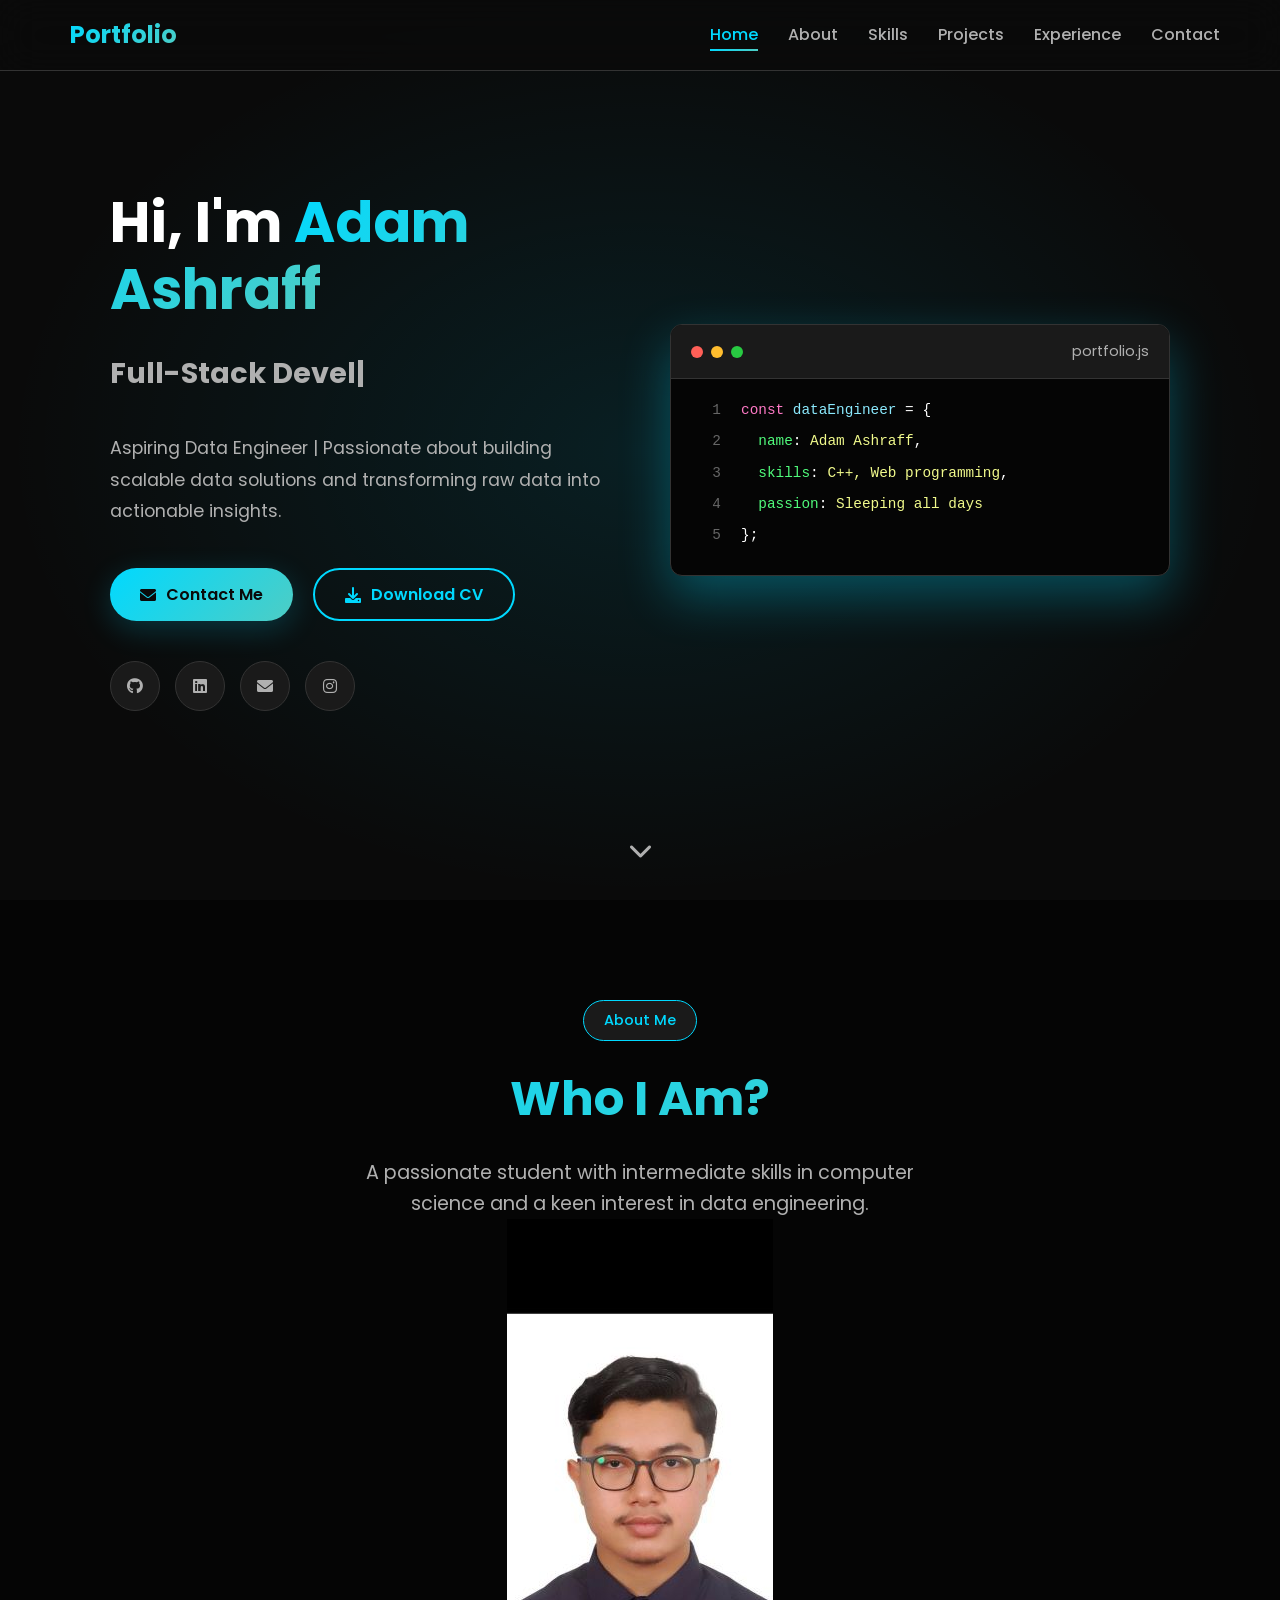
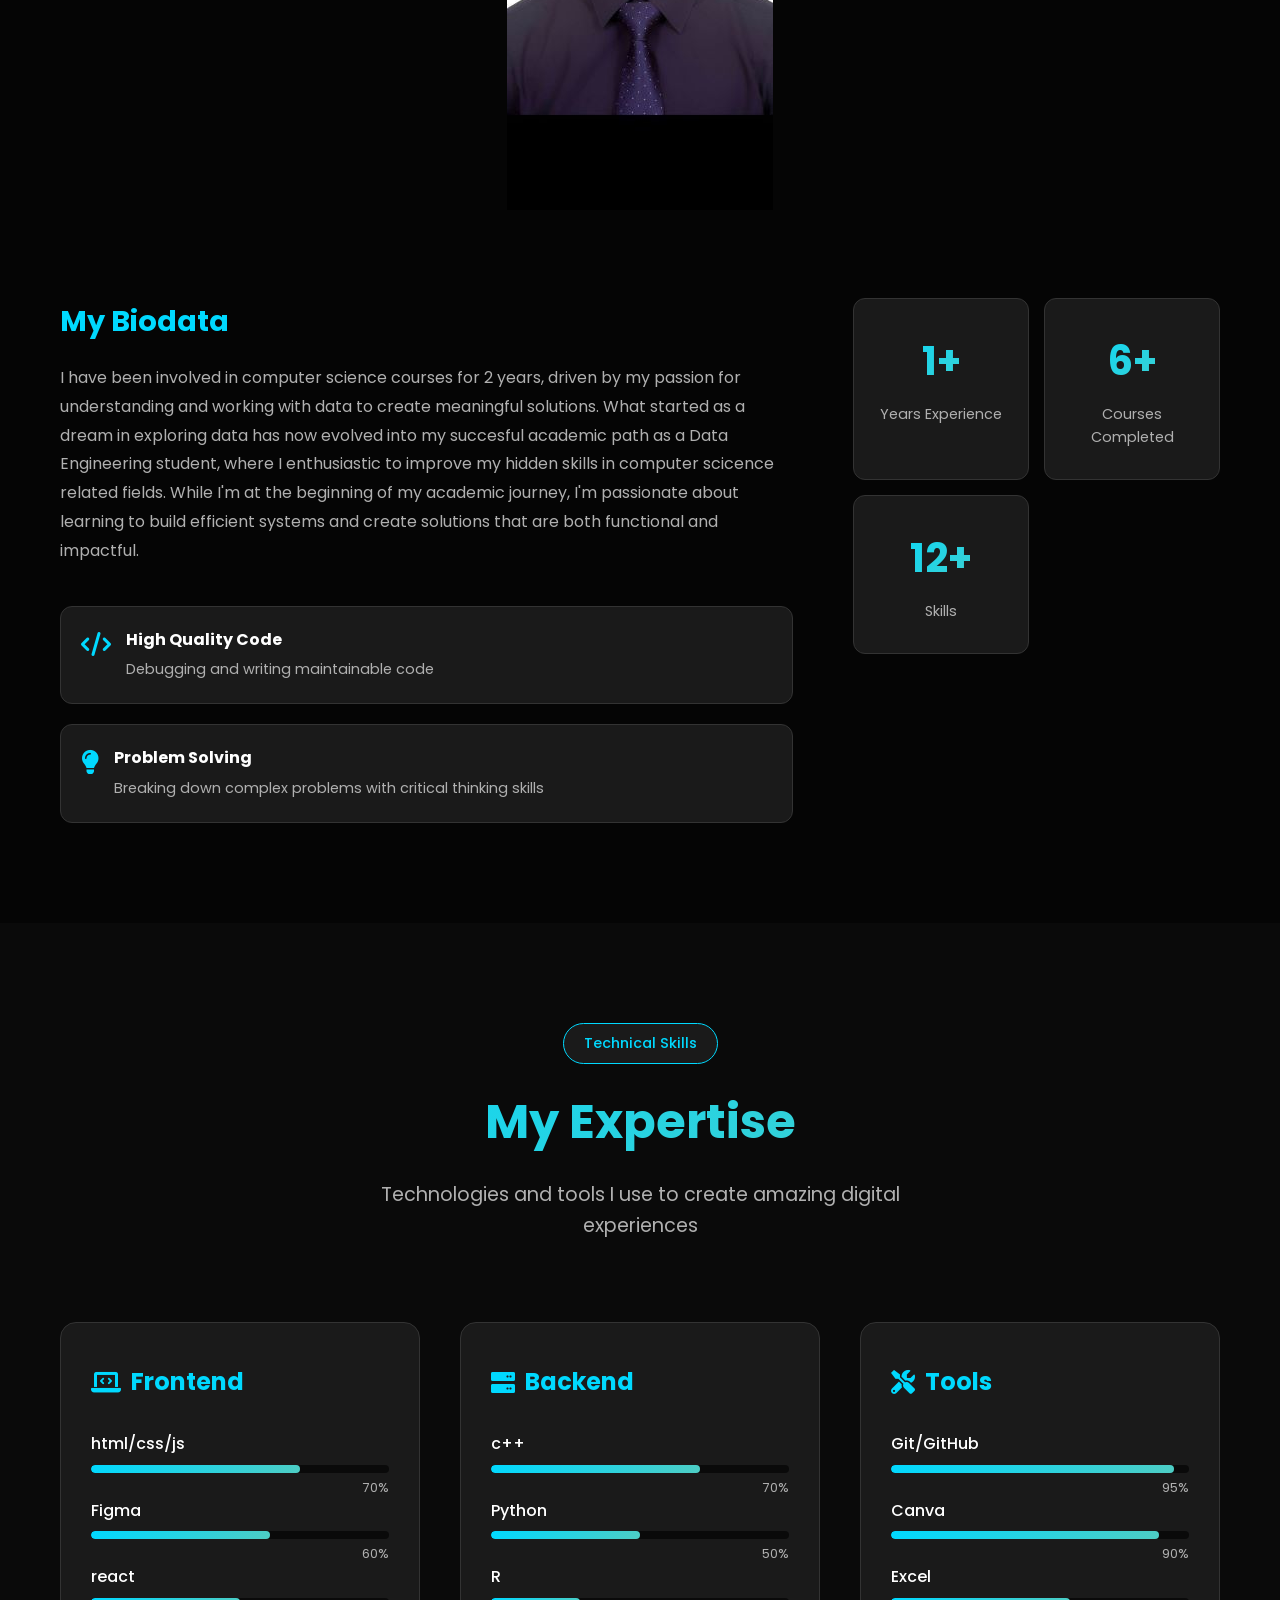
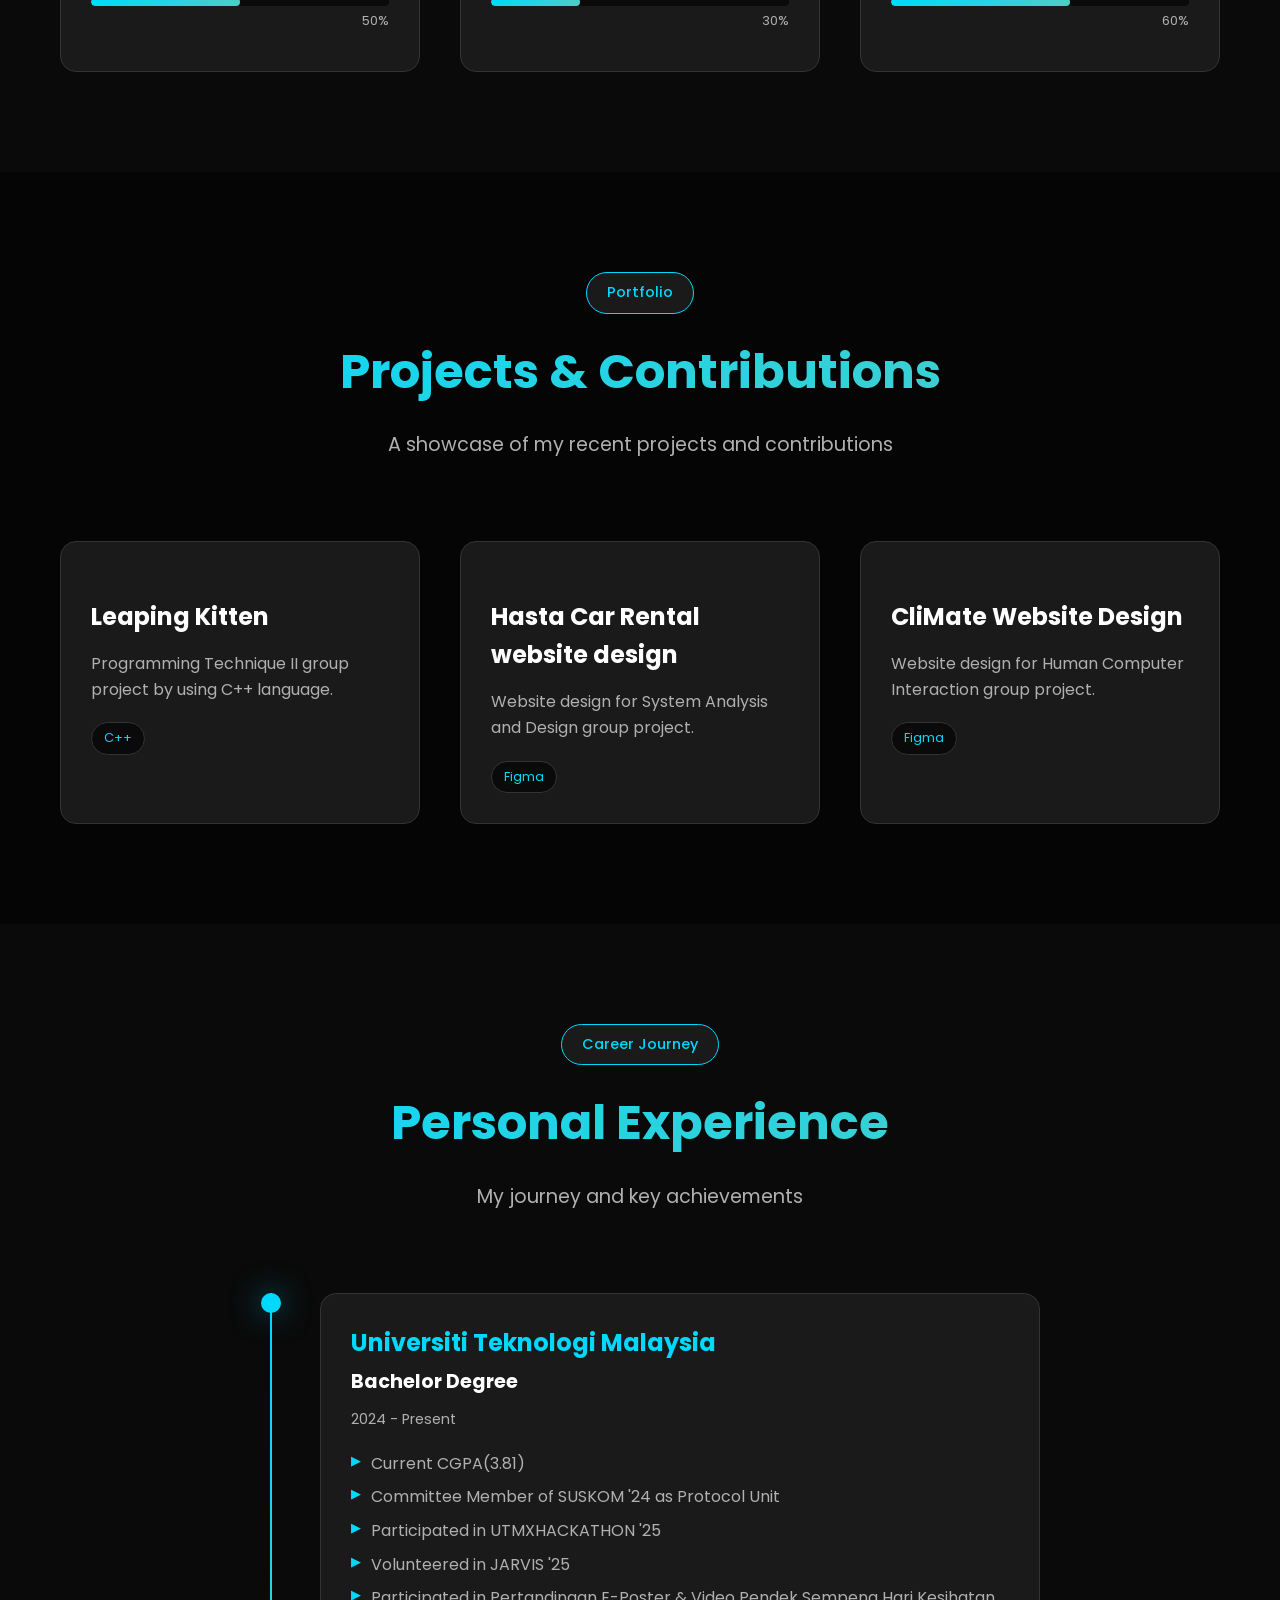
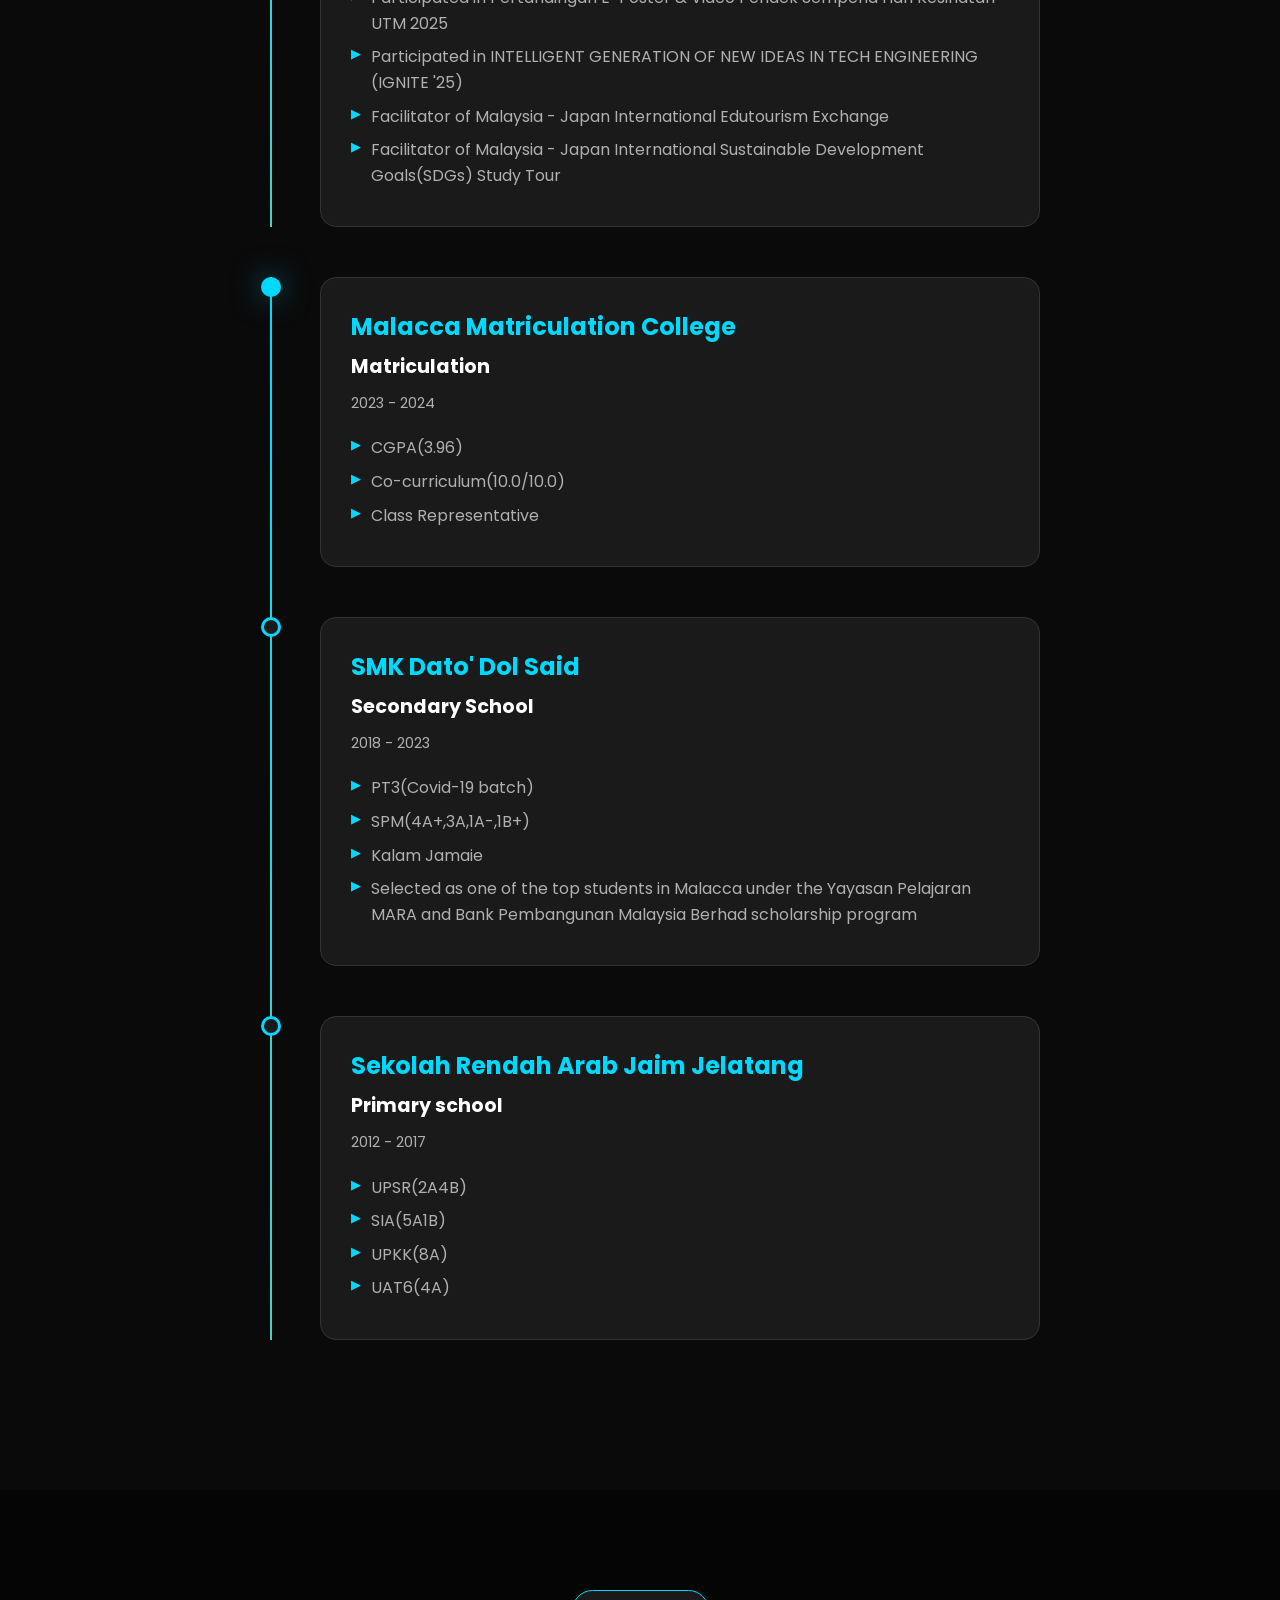
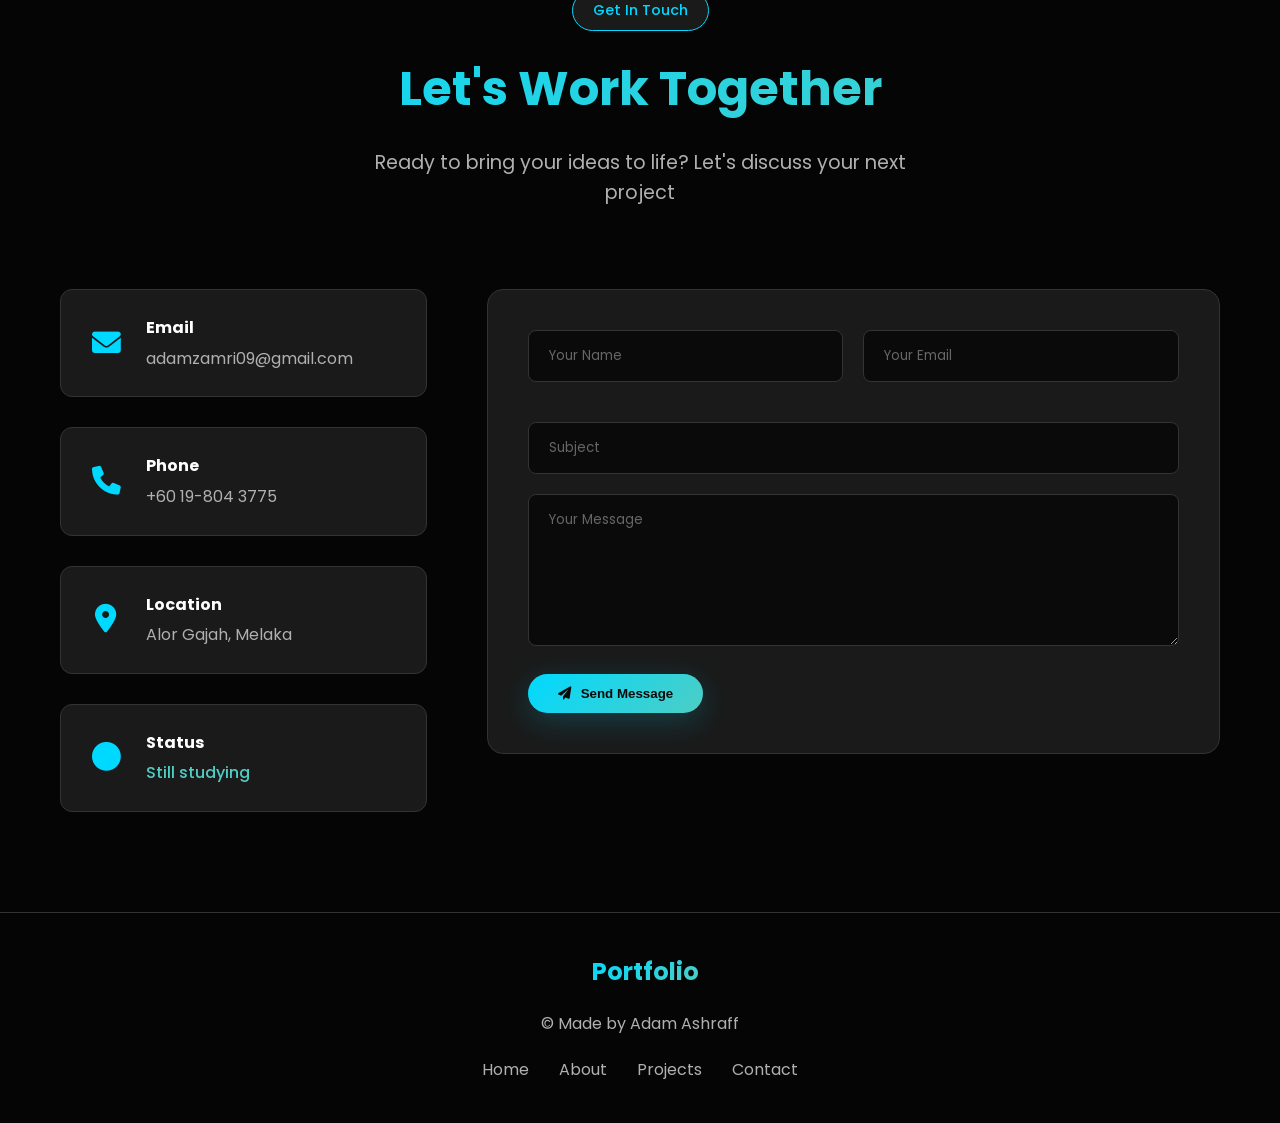
==== index.html @ ae616847 "Update index.html" ====
<!DOCTYPE html>
<html lang="en">
<head>
    <meta charset="UTF-8">
    <meta name="viewport" content="width=device-width, initial-scale=1.0">
    <title>Adam Ashraff - Data Engineering Student</title>
    <link rel="stylesheet" href="style.css">
    <link href="https://cdnjs.cloudflare.com/ajax/libs/font-awesome/6.0.0/css/all.min.css" rel="stylesheet">
    <link href="https://fonts.googleapis.com/css2?family=Poppins:wght@300;400;500;600;700&display=swap" rel="stylesheet">
</head>
<body>
    <!-- Navigation -->
    <nav class="navbar" id="navbar">
        <div class="nav-container">
            <div class="nav-logo">
                <span class="logo-icon"></span>
                <span class="logo-text">Portfolio</span>
            </div>
            <ul class="nav-menu" id="nav-menu">
                <li><a href="#home" class="nav-link">Home</a></li>
                <li><a href="#about" class="nav-link">About</a></li>
                <li><a href="#skills" class="nav-link">Skills</a></li>
                <li><a href="#projects" class="nav-link">Projects</a></li>
                <li><a href="#experience" class="nav-link">Experience</a></li>
                <li><a href="#contact" class="nav-link">Contact</a></li>
            </ul>
            <div class="hamburger" id="hamburger">
                <span></span>
                <span></span>
                <span></span>
            </div>
        </div>
    </nav>

    <!-- Hero Section -->
    <section id="home" class="hero">
        <div class="hero-container">
            <div class="hero-content">
                <h1 class="hero-title">
                    Hi, I'm <span class="text-gradient">Adam Ashraff</span>
                </h1>
                <h2 class="hero-subtitle">
                    <span id="typed-text"></span><span class="cursor">|</span>
                </h2>
                <p class="hero-description">
                    Aspiring Data Engineer | Passionate about building scalable data solutions
                    and transforming raw data into actionable insights.
                </p>
                <div class="hero-buttons">
                    <a href="#contact" class="btn btn-primary">
                        <i class="fas fa-envelope"></i> Contact Me
                    </a>
                    <a href="#" class="btn btn-secondary">
                        <i class="fas fa-download"></i> Download CV
                    </a>
                </div>
                <div class="social-links">
                    <a href="https://github.com/AdamAshraffZamri" class="social-link"><i class="fab fa-github"></i></a>
                    <a href="https://www.linkedin.com/in/adam-ashraff-0a2499340/" class="social-link"><i class="fab fa-linkedin"></i></a>
                    <a href="https://mail.google.com/adamzamri09@gmail.com" class="social-link"><i class="fas fa-envelope"></i></a>
                    <a href="https://www.instagram.com/adam._.ashraff/" class="social-link"><i class="fab fa-instagram"></i></a>
                </div>
            </div>
            <div class="hero-image">
                <div class="code-window">
                    <div class="code-header">
                        <div class="code-buttons">
                            <span class="btn-close"></span>
                            <span class="btn-minimize"></span>
                            <span class="btn-maximize"></span>
                        </div>
                        <span class="code-title">portfolio.js</span>
                    </div>
                    <div class="code-content">
                        <div class="code-line">
                            <span class="line-number">1</span>
                            <span class="code-text">
                                <span class="keyword">const</span> 
                                <span class="variable">dataEngineer</span> = {
                            </span>
                        </div>
                        <div class="code-line">
                            <span class="line-number">2</span>
                            <span class="code-text">
                                &nbsp;&nbsp;<span class="property">name</span>: 
                                <span class="string">Adam Ashraff</span>,
                            </span>
                        </div>
                        <div class="code-line">
                            <span class="line-number">3</span>
                            <span class="code-text">
                                &nbsp;&nbsp;<span class="property">skills</span>: 
                                <span class="string">C++, Web programming</span>,
                            </span>
                        </div>
                        <div class="code-line">
                            <span class="line-number">4</span>
                            <span class="code-text">
                                &nbsp;&nbsp;<span class="property">passion</span>: 
                                <span class="string">Sleeping all days</span>
                            </span>
                        </div>
                        <div class="code-line">
                            <span class="line-number">5</span>
                            <span class="code-text">};</span>
                        </div>
                    </div>
                </div>
            </div>
        </div>
        <div class="scroll-indicator">
            <i class="fas fa-chevron-down"></i>
        </div>
    </section>

    <!-- About Section -->
    <section id="about" class="about">
        <div class="container">
            <div class="section-header">
                <span class="section-badge">About Me</span>
                <h2 class="section-title">Who I Am?</h2>
                <p class="section-description">
                    A passionate student with intermediate skills in computer science and a keen interest in data engineering.
                </p>
                <img src="ADAM1.jpg" alt="Adam Ashraff">
            </div>
            <div class="about-content">
                <div class="about-text">
                    <h3>My Biodata</h3>
                    <p>
                        I have been involved in computer science courses for 2 years, driven by my passion
                        for understanding and working with data to create meaningful solutions. What started 
                        as a dream in exploring data has now evolved into my succesful academic path as a Data Engineering
                        student, where I enthusiastic to improve my hidden skills in computer scicence related fields.
                        While I'm at the beginning of my academic journey, I'm passionate about learning
                        to build efficient systems and create solutions that are both functional and impactful.
                    </p>
                    <div class="highlights">
                        <div class="highlight-item">
                            <i class="fas fa-code"></i>
                            <div>
                                <h4>High Quality Code</h4>
                                <p>Debugging and writing maintainable code</p>
                            </div>
                        </div>
                        <div class="highlight-item">
                            <i class="fas fa-lightbulb"></i>
                            <div>
                                <h4>Problem Solving</h4>
                                <p>Breaking down complex problems with critical thinking skills</p>
                            </div>
                        </div>
                    </div>
                </div>
                <div class="about-stats">
                    <div class="stat-card">
                        <h3>2+</h3>
                        <p>Years Experience</p>
                    </div>
                    <div class="stat-card">
                        <h3>10+</h3>
                        <p>Courses Completed</p>
                    </div>
                    <div class="stat-card">
                        <h3>20+</h3>
                        <p>Skills</p>
                    </div>
                </div>
            </div>
        </div>
    </section>

    <!-- Skills Section -->
    <section id="skills" class="skills">
        <div class="container">
            <div class="section-header">
                <span class="section-badge">Technical Skills</span>
                <h2 class="section-title">My Expertise</h2>
                <p class="section-description">
                    Technologies and tools I use to create amazing digital experiences
                </p>
            </div>
            <div class="skills-grid">
                <div class="skill-category">
                    <h3><i class="fas fa-laptop-code"></i> Frontend</h3>
                    <div class="skill-list">
                        <div class="skill-item">
                            <span>html/css/js</span>
                            <div class="skill-bar">
                                <div class="skill-progress" style="width: 70%"></div>
                            </div>
                            <span class="skill-percent">70%</span>
                        </div>
                        <div class="skill-item">
                            <span>Figma</span>
                            <div class="skill-bar">
                                <div class="skill-progress" style="width: 60%"></div>
                            </div>
                            <span class="skill-percent">60%</span>
                        </div>
                        <div class="skill-item">
                            <span>react</span>
                            <div class="skill-bar">
                                <div class="skill-progress" style="width: 50%"></div>
                            </div>
                            <span class="skill-percent">50%</span>
                        </div>
                    </div>
                </div>
                <div class="skill-category">
                    <h3><i class="fas fa-server"></i> Backend</h3>
                    <div class="skill-list">
                        <div class="skill-item">
                            <span>c++</span>
                            <div class="skill-bar">
                                <div class="skill-progress" style="width: 70%"></div>
                            </div>
                            <span class="skill-percent">70%</span>
                        </div>
                        <div class="skill-item">
                            <span>Python</span>
                            <div class="skill-bar">
                                <div class="skill-progress" style="width: 50%"></div>
                            </div>
                            <span class="skill-percent">50%</span>
                        </div>
                        <div class="skill-item">
                            <span>R</span>
                            <div class="skill-bar">
                                <div class="skill-progress" style="width: 30%"></div>
                            </div>
                            <span class="skill-percent">30%</span>
                        </div>
                    </div>
                </div>
                <div class="skill-category">
                    <h3><i class="fas fa-tools"></i> Tools</h3>
                    <div class="skill-list">
                        <div class="skill-item">
                            <span>Git/GitHub</span>
                            <div class="skill-bar">
                                <div class="skill-progress" style="width: 95%"></div>
                            </div>
                            <span class="skill-percent">95%</span>
                        </div>
                        <div class="skill-item">
                            <span>Canva</span>
                            <div class="skill-bar">
                                <div class="skill-progress" style="width: 90%"></div>
                            </div>
                            <span class="skill-percent">90%</span>
                        </div>
                        <div class="skill-item">
                            <span>Excel</span>
                            <div class="skill-bar">
                                <div class="skill-progress" style="width: 60%"></div>
                            </div>
                            <span class="skill-percent">60%</span>
                        </div>
                    </div>
                </div>
            </div>
        </div>
    </section>

    <!-- Projects Section -->
    <section id="projects" class="projects">
        <div class="container">
            <div class="section-header">
                <span class="section-badge">Portfolio</span>
                <h2 class="section-title">Projects & Contributions</h2>
                <p class="section-description">
                    A showcase of my recent projects and contributions
                </p>
            </div>
            <div class="projects-grid">
                <div class="project-card">
                    <div class="project-image">
                        <img src="https://www.warrenphotographic.co.uk/photography/bigs/25291-Ginger-kitten-leaping-with-arms-outstretched-white-background.jpg" 
                              alt="Leaping Ginger Kitten" />

                        <div class="project-overlay">
                            <a href="#" class="project-link"><i class="fas fa-external-link-alt"></i></a>
                            <a href="#" class="project-link"><i class="fab fa-github"></i></a>
                        </div>
                    </div>
                    <div class="project-content">
                        <h3>Leaping Kitten</h3>
                        <p>Programming Technique II group project by using C++ language. </p>
                        <div class="project-tech">
                            <span>C++</span>
                        </div>
                    </div>
                </div>
                <div class="project-card">
                    <div class="project-image">
                        <img src="https://blogger.googleusercontent.com/img/b/R29vZ2xl/AVvXsEhqmGx-S4Fqw8RdrUCkQcXzGlcich_aHnn27DRb6Bm2BTpwQkwt-VkRaKQTyxvmQUvHAuLHKhfWHs36IHc_DG061Q87obcdGENegibQORWtLxb6Ef7zsSP99amKMCMCVSmQCB60qKEAe3g/s400/hasta.jpeg" 
                              alt="Hasta Car Rental Logo or Image">

                        <div class="project-overlay">
                            <a href="#" class="project-link"><i class="fas fa-external-link-alt"></i></a>
                            <a href="#" class="project-link"><i class="fab fa-figma"></i></a>
                        </div>
                    </div>
                    <div class="project-content">
                        <h3>Hasta Car Rental website design</h3>
                        <p>Website design for System Analysis and Design group project. </p>
                        <div class="project-tech">
                            <span>Figma</span>
                        </div>
                    </div>
                </div>
                <div class="project-card">
                    <div class="project-image">
                        <img src="https://images.unsplash.com/photo-1560518883-ce09059eeffa?w=400&h=250&fit=crop" alt="Real Estate">
                        <div class="project-overlay">
                            <a href="#" class="project-link"><i class="fas fa-external-link-alt"></i></a>
                            <a href="#" class="project-link"><i class="fab fa-figma"></i></a>
                        </div>
                    </div>
                    <div class="project-content">
                        <h3>CliMate Website Design</h3>
                        <p>Website design for Human Computer Interaction group project.</p>
                        <div class="project-tech">
                            <span>Figma</span>
                        </div>
                    </div>
                </div>
            </div>
        </div>
    </section>

    <!-- Experience Section -->
    <section id="experience" class="experience">
        <div class="container">
            <div class="section-header">
                <span class="section-badge">Career Journey</span>
                <h2 class="section-title">Personal Experience</h2>
                <p class="section-description">
                    My journey and key achievements
                </p>
            </div>
            <div class="timeline">
                <div class="timeline-item">
                    <div class="timeline-dot active"></div>
                    <div class="timeline-content">
                        <h3>Universiti Teknologi Malaysia</h3>
                        <h4>Bachelor Degree</h4>
                        <span class="timeline-date">2024 - Present</span>
                        <ul>
                            <li>Current CGPA(3.81)</li>
                            <li>Committee Member of SUSKOM '24 as Protocol Unit</li>
                            <li>Participated in UTMXHACKATHON '25</li>
                            <li>Volunteered in JARVIS '25</li>
                            <li>Participated in Pertandingan E-Poster & Video Pendek Sempena Hari Kesihatan UTM 2025</li>
                            <li>Participated in INTELLIGENT GENERATION OF NEW IDEAS IN TECH ENGINEERING (IGNITE '25)</li>
                            <li>Facilitator of Malaysia - Japan International Edutourism Exchange</li>
                            <li>Facilitator of Malaysia - Japan International Sustainable Development Goals(SDGs) Study Tour</li>
                        </ul>
                    </div>
                </div>
            </div>
            <div class="timeline">
                <div class="timeline-item">
                    <div class="timeline-dot active"></div>
                    <div class="timeline-content">
                        <h3>Malacca Matriculation College</h3>
                        <h4>Matriculation</h4>
                        <span class="timeline-date">2023 - 2024</span>
                        <ul>
                            <li>CGPA(3.96)</li>
                            <li>Co-curriculum(10.0/10.0)</li>
                            <li>Class Representative</li>
                        </ul>
                    </div>
                </div>
                <div class="timeline-item">
                    <div class="timeline-dot"></div>
                    <div class="timeline-content">
                        <h3>SMK Dato' Dol Said</h3>
                        <h4>Secondary School</h4>
                        <span class="timeline-date">2018 - 2023</span>
                        <ul>
                            <li>PT3(Covid-19 batch)</li>
                            <li>SPM(4A+,3A,1A-,1B+)</li>
                            <li>Kalam Jamaie</li>
                            <li>Selected as one of the top students in Malacca under the Yayasan Pelajaran MARA and Bank Pembangunan Malaysia Berhad scholarship program</li>
                        </ul>
                    </div>
                </div>
                <div class="timeline-item">
                    <div class="timeline-dot"></div>
                    <div class="timeline-content">
                        <h3>Sekolah Rendah Arab Jaim Jelatang</h3>
                        <h4>Primary school</h4>
                        <span class="timeline-date">2012 - 2017</span>
                        <ul>
                            <li>UPSR(2A4B)</li>
                            <li>SIA(5A1B)</li>
                            <li>UPKK(8A)</li>
                            <li>UAT6(4A)</li>
                        </ul>
                    </div>
                </div>
            </div>
        </div>
    </section>

    <!-- Contact Section -->
    <section id="contact" class="contact">
        <div class="container">
            <div class="section-header">
                <span class="section-badge">Get In Touch</span>
                <h2 class="section-title">Let's Work Together</h2>
                <p class="section-description">
                    Ready to bring your ideas to life? Let's discuss your next project
                </p>
            </div>
            <div class="contact-content">
                <div class="contact-info">
                    <div class="contact-item">
                        <i class="fas fa-envelope"></i>
                        <div>
                            <h4>Email</h4>
                            <p>adamzamri09@gmail.com</p>
                        </div>
                    </div>
                    <div class="contact-item">
                        <i class="fas fa-phone"></i>
                        <div>
                            <h4>Phone</h4>
                            <p>+60 19-804 3775</p>
                        </div>
                    </div>
                    <div class="contact-item">
                        <i class="fas fa-map-marker-alt"></i>
                        <div>
                            <h4>Location</h4>
                            <p>Alor Gajah, Melaka</p>
                        </div>
                    </div>
                    <div class="contact-item">
                        <i class="fas fa-circle"></i>
                        <div>
                            <h4>Status</h4>
                            <p class="status-available">Still studying</p>
                        </div>
                    </div>
                </div>
                <form class="contact-form" id="contact-form">
                    <div class="form-row">
                        <div class="form-group">
                            <input type="text" name="name" placeholder="Your Name" required>
                        </div>
                        <div class="form-group">
                            <input type="email" name="email" placeholder="Your Email" required>
                        </div>
                    </div>
                    <div class="form-group">
                        <input type="text" name="subject" placeholder="Subject" required>
                    </div>
                    <div class="form-group">
                        <textarea name="message" placeholder="Your Message" rows="6" required></textarea>
                    </div>
                    <button type="submit" class="btn btn-primary">
                        <i class="fas fa-paper-plane"></i>
                        Send Message
                    </button>
                </form>
            </div>
        </div>
    </section>

    <!-- Footer -->
    <footer class="footer">
        <div class="container">
            <div class="footer-content">
                <div class="footer-brand">
                    <span class="logo-icon"></span>
                    <span class="logo-text">Portfolio</span>
                </div>
                <p>&copy; Made by Adam Ashraff</p>
                <div class="footer-links">
                    <a href="#home">Home</a>
                    <a href="#about">About</a>
                    <a href="#projects">Projects</a>
                    <a href="#contact">Contact</a>
                </div>
            </div>
        </div>
    </footer>

    <script src="script.js"></script>
</body>

</html>
---- style.css ----
/* Reset and Base Styles */
* {
    margin: 0;
    padding: 0;
    box-sizing: border-box;
}

:root {
    /* Colors */
    --primary-color: #00d9ff;
    --secondary-color: #ff6b6b;
    --accent-color: #4ecdc4;
    --bg-dark: #0a0a0a;
    --bg-darker: #050505;
    --bg-light: #1a1a1a;
    --text-primary: #ffffff;
    --text-secondary: #b0b0b0;
    --text-muted: #666666;
    --border-color: #333333;
    
    /* Gradients */
    --gradient-primary: linear-gradient(135deg, var(--primary-color), var(--accent-color));
    --gradient-secondary: linear-gradient(135deg, var(--secondary-color), var(--primary-color));
    --gradient-dark: linear-gradient(135deg, var(--bg-dark), var(--bg-light));
    
    /* Shadows */
    --shadow-sm: 0 2px 10px rgba(0, 217, 255, 0.1);
    --shadow-md: 0 8px 30px rgba(0, 217, 255, 0.2);
    --shadow-lg: 0 20px 50px rgba(0, 217, 255, 0.3);
    --shadow-glow: 0 0 30px rgba(0, 217, 255, 0.5);
    
    /* Transitions */
    --transition: all 0.3s cubic-bezier(0.4, 0, 0.2, 1);
    --transition-slow: all 0.5s cubic-bezier(0.4, 0, 0.2, 1);
}

html {
    scroll-behavior: smooth;
}

body {
    font-family: 'Poppins', sans-serif;
    background: var(--bg-dark);
    color: var(--text-primary);
    line-height: 1.6;
    overflow-x: hidden;
}

.container {
    max-width: 1200px;
    margin: 0 auto;
    padding: 0 20px;
}

/* Navigation */
.navbar {
    position: fixed;
    top: 0;
    width: 100%;
    background: rgba(10, 10, 10, 0.9);
    backdrop-filter: blur(20px);
    border-bottom: 1px solid var(--border-color);
    z-index: 1000;
    transition: var(--transition);
}

.navbar.scrolled {
    background: rgba(10, 10, 10, 0.95);
    box-shadow: var(--shadow-md);
}

.nav-container {
    max-width: 1200px;
    margin: 0 auto;
    padding: 0 20px;
    display: flex;
    align-items: center;
    justify-content: space-between;
    height: 70px;
}

.nav-logo {
    display: flex;
    align-items: center;
    gap: 10px;
    font-size: 1.5rem;
    font-weight: 700;
}

.logo-icon {
    font-size: 1.8rem;
}

.logo-text {
    background: var(--gradient-primary);
    -webkit-background-clip: text;
    -webkit-text-fill-color: transparent;
    background-clip: text;
}

.nav-menu {
    display: flex;
    list-style: none;
    gap: 30px;
}

.nav-link {
    color: var(--text-secondary);
    text-decoration: none;
    font-weight: 500;
    transition: var(--transition);
    position: relative;
}

.nav-link:hover,
.nav-link.active {
    color: var(--primary-color);
}

.nav-link::after {
    content: '';
    position: absolute;
    bottom: -5px;
    left: 0;
    width: 0;
    height: 2px;
    background: var(--gradient-primary);
    transition: var(--transition);
}

.nav-link:hover::after,
.nav-link.active::after {
    width: 100%;
}

.hamburger {
    display: none;
    flex-direction: column;
    cursor: pointer;
    gap: 4px;
}

.hamburger span {
    width: 25px;
    height: 3px;
    background: var(--text-primary);
    transition: var(--transition);
}

/* Hero Section */
.hero {
    min-height: 100vh;
    display: flex;
    align-items: center;
    justify-content: center;
    position: relative;
    background: radial-gradient(ellipse at center, rgba(0, 217, 255, 0.1) 0%, transparent 70%);
}

.hero-container {
    display: grid;
    grid-template-columns: 1fr 1fr;
    gap: 60px;
    align-items: center;
    max-width: 1200px;
    margin: 0 auto;
    padding: 0 20px;
}

.hero-content {
    max-width: 500px;
}

.hero-title {
    font-size: 3.5rem;
    font-weight: 700;
    margin-bottom: 20px;
    line-height: 1.2;
}

.text-gradient {
    background: var(--gradient-primary);
    -webkit-background-clip: text;
    -webkit-text-fill-color: transparent;
    background-clip: text;
    animation: glow 2s ease-in-out infinite alternate;
}

@keyframes glow {
    from { filter: drop-shadow(0 0 10px rgba(0, 217, 255, 0.5)); }
    to { filter: drop-shadow(0 0 20px rgba(0, 217, 255, 0.8)); }
}

.hero-subtitle {
    font-size: 1.8rem;
    color: var(--text-secondary);
    margin-bottom: 30px;
    min-height: 60px;
    display: flex;
    align-items: center;
}

.cursor {
    animation: blink 1s infinite;
}

@keyframes blink {
    0%, 50% { opacity: 1; }
    51%, 100% { opacity: 0; }
}

.hero-description {
    font-size: 1.1rem;
    color: var(--text-secondary);
    margin-bottom: 40px;
    line-height: 1.8;
}

.hero-buttons {
    display: flex;
    gap: 20px;
    margin-bottom: 40px;
}

.btn {
    display: inline-flex;
    align-items: center;
    gap: 10px;
    padding: 12px 30px;
    border: none;
    border-radius: 50px;
    font-weight: 600;
    text-decoration: none;
    transition: var(--transition);
    cursor: pointer;
    position: relative;
    overflow: hidden;
}

.btn-primary {
    background: var(--gradient-primary);
    color: var(--bg-dark);
    box-shadow: var(--shadow-md);
}

.btn-primary:hover {
    transform: translateY(-2px);
    box-shadow: var(--shadow-glow);
}

.btn-secondary {
    background: transparent;
    color: var(--primary-color);
    border: 2px solid var(--primary-color);
}

.btn-secondary:hover {
    background: var(--primary-color);
    color: var(--bg-dark);
    transform: translateY(-2px);
    box-shadow: var(--shadow-md);
}

.social-links {
    display: flex;
    gap: 15px;
}

.social-link {
    display: flex;
    align-items: center;
    justify-content: center;
    width: 50px;
    height: 50px;
    background: var(--bg-light);
    border: 1px solid var(--border-color);
    border-radius: 50%;
    color: var(--text-secondary);
    text-decoration: none;
    transition: var(--transition);
}

.social-link:hover {
    background: var(--primary-color);
    color: var(--bg-dark);
    transform: translateY(-3px);
    box-shadow: var(--shadow-md);
}

/* Code Window */
.code-window {
    background: var(--bg-darker);
    border-radius: 12px;
    border: 1px solid var(--border-color);
    overflow: hidden;
    box-shadow: var(--shadow-lg);
    animation: float 6s ease-in-out infinite;
}

@keyframes float {
    0%, 100% { transform: translateY(0px); }
    50% { transform: translateY(-20px); }
}

.code-header {
    background: var(--bg-light);
    padding: 15px 20px;
    display: flex;
    align-items: center;
    justify-content: space-between;
    border-bottom: 1px solid var(--border-color);
}

.code-buttons {
    display: flex;
    gap: 8px;
}

.code-buttons span {
    width: 12px;
    height: 12px;
    border-radius: 50%;
}

.btn-close { background: #ff5f57; }
.btn-minimize { background: #ffbd2e; }
.btn-maximize { background: #28ca42; }

.code-title {
    color: var(--text-secondary);
    font-size: 0.9rem;
}

.code-content {
    padding: 20px;
    font-family: 'Courier New', monospace;
    font-size: 0.9rem;
}

.code-line {
    display: flex;
    margin-bottom: 8px;
}

.line-number {
    color: var(--text-muted);
    width: 30px;
    text-align: right;
    margin-right: 20px;
}

.keyword { color: #ff79c6; }
.variable { color: #8be9fd; }
.property { color: #50fa7b; }
.string { color: #f1fa8c; }

.scroll-indicator {
    position: absolute;
    bottom: 30px;
    left: 50%;
    transform: translateX(-50%);
    color: var(--text-secondary);
    font-size: 1.5rem;
    animation: bounce 2s infinite;
    cursor: pointer;
}

@keyframes bounce {
    0%, 20%, 50%, 80%, 100% { transform: translateX(-50%) translateY(0); }
    40% { transform: translateX(-50%) translateY(-10px); }
    60% { transform: translateX(-50%) translateY(-5px); }
}

/* Section Styles */
section {
    padding: 100px 0;
    position: relative;
}

.section-header {
    text-align: center;
    margin-bottom: 80px;
}

.section-badge {
    display: inline-block;
    padding: 8px 20px;
    background: var(--bg-light);
    border: 1px solid var(--primary-color);
    border-radius: 50px;
    color: var(--primary-color);
    font-size: 0.9rem;
    font-weight: 500;
    margin-bottom: 20px;
}

.section-title {
    font-size: 3rem;
    font-weight: 700;
    margin-bottom: 20px;
    background: var(--gradient-primary);
    -webkit-background-clip: text;
    -webkit-text-fill-color: transparent;
    background-clip: text;
}

.section-description {
    font-size: 1.2rem;
    color: var(--text-secondary);
    max-width: 600px;
    margin: 0 auto;
}

/* About Section */
.about {
    background: var(--bg-darker);
}

.about-content {
    display: grid;
    grid-template-columns: 2fr 1fr;
    gap: 60px;
    align-items: start;
}

.about-text h3 {
    font-size: 1.8rem;
    margin-bottom: 20px;
    color: var(--primary-color);
}

.about-text p {
    color: var(--text-secondary);
    margin-bottom: 25px;
    line-height: 1.8;
}

.highlights {
    display: flex;
    flex-direction: column;
    gap: 20px;
    margin-top: 40px;
}

.highlight-item {
    display: flex;
    align-items: flex-start;
    gap: 15px;
    padding: 20px;
    background: var(--bg-light);
    border-radius: 12px;
    border: 1px solid var(--border-color);
    transition: var(--transition);
}

.highlight-item:hover {
    border-color: var(--primary-color);
    box-shadow: var(--shadow-md);
}

.highlight-item i {
    color: var(--primary-color);
    font-size: 1.5rem;
    margin-top: 5px;
}

.highlight-item h4 {
    margin-bottom: 5px;
    color: var(--text-primary);
}

.highlight-item p {
    color: var(--text-secondary);
    font-size: 0.9rem;
    margin: 0;
}

.about-stats {
    display: grid;
    grid-template-columns: 1fr 1fr;
    gap: 15px;
}

.stat-card {
    text-align: center;
    padding: 30px 20px;
    background: var(--bg-light);
    border-radius: 12px;
    border: 1px solid var(--border-color);
    transition: var(--transition);
}

.stat-card:hover {
    border-color: var(--primary-color);
    box-shadow: var(--shadow-md);
    transform: translateY(-5px);
}

.stat-card h3 {
    font-size: 2.5rem;
    font-weight: 700;
    background: var(--gradient-primary);
    -webkit-background-clip: text;
    -webkit-text-fill-color: transparent;
    background-clip: text;
    margin-bottom: 10px;
}

.stat-card p {
    color: var(--text-secondary);
    font-size: 0.9rem;
}

/* Skills Section */
.skills-grid {
    display: grid;
    grid-template-columns: repeat(auto-fit, minmax(350px, 1fr));
    gap: 40px;
}

.skill-category {
    background: var(--bg-light);
    padding: 40px 30px;
    border-radius: 16px;
    border: 1px solid var(--border-color);
    transition: var(--transition);
}

.skill-category:hover {
    border-color: var(--primary-color);
    box-shadow: var(--shadow-md);
    transform: translateY(-5px);
}

.skill-category h3 {
    font-size: 1.5rem;
    margin-bottom: 30px;
    color: var(--primary-color);
    display: flex;
    align-items: center;
    gap: 10px;
}

.skill-list {
    space: 25px;
}

.skill-item {
    margin-bottom: 25px;
}

.skill-item span:first-child {
    display: block;
    color: var(--text-primary);
    font-weight: 500;
    margin-bottom: 8px;
}

.skill-bar {
    height: 8px;
    background: var(--bg-dark);
    border-radius: 4px;
    overflow: hidden;
    margin-bottom: 5px;
}

.skill-progress {
    height: 100%;
    background: var(--gradient-primary);
    border-radius: 4px;
    transition: width 2s ease-in-out;
}

.skill-percent {
    font-size: 0.8rem;
    color: var(--text-secondary);
    float: right;
}

/* Projects Section */
.projects {
    background: var(--bg-darker);
}

.projects-grid {
    display: grid;
    grid-template-columns: repeat(auto-fit, minmax(350px, 1fr));
    gap: 40px;
}

.project-card {
    background: var(--bg-light);
    border-radius: 16px;
    border: 1px solid var(--border-color);
    overflow: hidden;
    transition: var(--transition);
    group: hover;
}

.project-card:hover {
    border-color: var(--primary-color);
    box-shadow: var(--shadow-lg);
    transform: translateY(-10px);
}

.project-image {
    position: relative;
    overflow: hidden;
}

.project-image img {
    width: 100%;
    height: 250px;
    object-fit: cover;
    transition: var(--transition);
}

.project-card:hover .project-image img {
    transform: scale(1.1);
}

.project-overlay {
    position: absolute;
    top: 0;
    left: 0;
    right: 0;
    bottom: 0;
    background: rgba(0, 0, 0, 0.8);
    display: flex;
    align-items: center;
    justify-content: center;
    gap: 20px;
    opacity: 0;
    transition: var(--transition);
}

.project-card:hover .project-overlay {
    opacity: 1;
}

.project-link {
    display: flex;
    align-items: center;
    justify-content: center;
    width: 50px;
    height: 50px;
    background: var(--primary-color);
    color: var(--bg-dark);
    border-radius: 50%;
    text-decoration: none;
    transition: var(--transition);
}

.project-link:hover {
    background: var(--accent-color);
    transform: scale(1.1);
}

.project-content {
    padding: 30px;
}

.project-content h3 {
    font-size: 1.5rem;
    margin-bottom: 15px;
    color: var(--text-primary);
}

.project-content p {
    color: var(--text-secondary);
    margin-bottom: 20px;
    line-height: 1.6;
}

.project-tech {
    display: flex;
    flex-wrap: wrap;
    gap: 10px;
}

.project-tech span {
    padding: 5px 12px;
    background: var(--bg-dark);
    border: 1px solid var(--border-color);
    border-radius: 20px;
    font-size: 0.8rem;
    color: var(--primary-color);
}

/* Experience Section */
.timeline {
    max-width: 800px;
    margin: 0 auto;
    position: relative;
}

.timeline::before {
    content: '';
    position: absolute;
    left: 30px;
    top: 0;
    bottom: 0;
    width: 2px;
    background: var(--gradient-primary);
}

.timeline-item {
    position: relative;
    margin-bottom: 50px;
    padding-left: 80px;
}

.timeline-dot {
    position: absolute;
    left: 21px;
    top: 0;
    width: 20px;
    height: 20px;
    background: var(--bg-light);
    border: 3px solid var(--primary-color);
    border-radius: 50%;
    transition: var(--transition);
}

.timeline-dot.active {
    background: var(--primary-color);
    box-shadow: var(--shadow-glow);
}

.timeline-content {
    background: var(--bg-light);
    padding: 30px;
    border-radius: 16px;
    border: 1px solid var(--border-color);
    transition: var(--transition);
}

.timeline-content:hover {
    border-color: var(--primary-color);
    box-shadow: var(--shadow-md);
}

.timeline-content h3 {
    font-size: 1.5rem;
    color: var(--primary-color);
    margin-bottom: 5px;
}

.timeline-content h4 {
    font-size: 1.2rem;
    color: var(--text-primary);
    margin-bottom: 10px;
}

.timeline-date {
    color: var(--text-secondary);
    font-size: 0.9rem;
    margin-bottom: 20px;
    display: block;
}

.timeline-content p {
    color: var(--text-secondary);
    margin-bottom: 20px;
    line-height: 1.6;
}

.timeline-content ul {
    list-style: none;
    padding: 0;
}

.timeline-content li {
    color: var(--text-secondary);
    margin-bottom: 8px;
    padding-left: 20px;
    position: relative;
}

.timeline-content li::before {
    content: '▶';
    position: absolute;
    left: 0;
    color: var(--primary-color);
    font-size: 0.8rem;
}

/* Contact Section */
.contact {
    background: var(--bg-darker);
}

.contact-content {
    display: grid;
    grid-template-columns: 1fr 2fr;
    gap: 60px;
    align-items: start;
}

.contact-info {
    display: flex;
    flex-direction: column;
    gap: 30px;
}

.contact-item {
    display: flex;
    align-items: center;
    gap: 20px;
    padding: 25px;
    background: var(--bg-light);
    border-radius: 12px;
    border: 1px solid var(--border-color);
    transition: var(--transition);
}

.contact-item:hover {
    border-color: var(--primary-color);
    box-shadow: var(--shadow-md);
}

.contact-item i {
    font-size: 1.8rem;
    color: var(--primary-color);
    width: 40px;
    text-align: center;
}

.contact-item h4 {
    color: var(--text-primary);
    margin-bottom: 5px;
}

.contact-item p {
    color: var(--text-secondary);
    margin: 0;
}

.status-available {
    color: var(--accent-color) !important;
    font-weight: 500;
}

.contact-form {
    background: var(--bg-light);
    padding: 40px;
    border-radius: 16px;
    border: 1px solid var(--border-color);
}

.form-row {
    display: grid;
    grid-template-columns: 1fr 1fr;
    gap: 20px;
    margin-bottom: 20px;
}

.form-group {
    margin-bottom: 20px;
}

.form-group input,
.form-group textarea {
    width: 100%;
    padding: 15px 20px;
    background: var(--bg-dark);
    border: 1px solid var(--border-color);
    border-radius: 8px;
    color: var(--text-primary);
    font-family: inherit;
    transition: var(--transition);
}

.form-group input:focus,
.form-group textarea:focus {
    outline: none;
    border-color: var(--primary-color);
    box-shadow: 0 0 0 3px rgba(0, 217, 255, 0.1);
}

.form-group input::placeholder,
.form-group textarea::placeholder {
    color: var(--text-muted);
}

.form-group textarea {
    resize: vertical;
    min-height: 120px;
}

/* Footer */
.footer {
    background: var(--bg-darker);
    border-top: 1px solid var(--border-color);
    padding: 40px 0;
    text-align: center;
}

.footer-content {
    display: flex;
    flex-direction: column;
    align-items: center;
    gap: 20px;
}

.footer-brand {
    display: flex;
    align-items: center;
    gap: 10px;
    font-size: 1.5rem;
    font-weight: 700;
}

.footer-brand .logo-text {
    background: var(--gradient-primary);
    -webkit-background-clip: text;
    -webkit-text-fill-color: transparent;
    background-clip: text;
}

.footer-content p {
    color: var(--text-secondary);
    margin: 0;
}

.footer-links {
    display: flex;
    gap: 30px;
}

.footer-links a {
    color: var(--text-secondary);
    text-decoration: none;
    transition: var(--transition);
}

.footer-links a:hover {
    color: var(--primary-color);
}

/* Responsive Design */
@media (max-width: 768px) {
    .nav-menu {
        position: fixed;
        top: 70px;
        right: -100%;
        width: 100%;
        height: calc(100vh - 70px);
        background: rgba(10, 10, 10, 0.95);
        backdrop-filter: blur(20px);
        flex-direction: column;
        justify-content: flex-start;
        align-items: center;
        padding-top: 50px;
        transition: var(--transition);
    }

    .nav-menu.active {
        right: 0;
    }

    .hamburger {
        display: flex;
    }

    .hamburger.active span:nth-child(1) {
        transform: rotate(45deg) translate(5px, 5px);
    }

    .hamburger.active span:nth-child(2) {
        opacity: 0;
    }

    .hamburger.active span:nth-child(3) {
        transform: rotate(-45deg) translate(7px, -6px);
    }

    .hero-container {
        grid-template-columns: 1fr;
        text-align: center;
        gap: 40px;
    }

    .hero-title {
        font-size: 2.5rem;
    }

    .hero-subtitle {
        font-size: 1.5rem;
    }

    .hero-buttons {
        flex-direction: column;
        align-items: center;
    }

    .section-title {
        font-size: 2.5rem;
    }

    .about-content {
        grid-template-columns: 1fr;
        gap: 40px;
    }

    .about-stats {
        grid-template-columns: 1fr 1fr;
    }

    .skills-grid {
        grid-template-columns: 1fr;
    }

    .projects-grid {
        grid-template-columns: 1fr;
    }

    .contact-content {
        grid-template-columns: 1fr;
        gap: 40px;
    }

    .form-row {
        grid-template-columns: 1fr;
    }

    .footer-links {
        flex-wrap: wrap;
        gap: 20px;
    }

    .timeline {
        margin-left: 20px;
    }

    .timeline::before {
        left: 15px;
    }

    .timeline-dot {
        left: 6px;
    }

    .timeline-item {
        padding-left: 50px;
    }
}

@media (max-width: 480px) {
    .container {
        padding: 0 15px;
    }

    .hero-title {
        font-size: 2rem;
    }

    .hero-subtitle {
        font-size: 1.2rem;
    }

    .section-title {
        font-size: 2rem;
    }

    .about-stats {
        grid-template-columns: 1fr;
    }

    .contact-form {
        padding: 30px 20px;
    }
}

/* Animation Classes */
.fade-in {
    opacity: 0;
    transform: translateY(30px);
    transition: var(--transition-slow);
}

.fade-in.show {
    opacity: 1;
    transform: translateY(0);
}

.slide-in-left {
    opacity: 0;
    transform: translateX(-50px);
    transition: var(--transition-slow);
}

.slide-in-left.show {
    opacity: 1;
    transform: translateX(0);
}

.slide-in-right {
    opacity: 0;
    transform: translateX(50px);
    transition: var(--transition-slow);
}

.slide-in-right.show {
    opacity: 1;
    transform: translateX(0);
}

/* Loading Animation */
.loading {
    position: relative;
    overflow: hidden;
}

.loading::after {
    content: '';
    position: absolute;
    top: 0;
    left: -100%;
    width: 100%;
    height: 100%;
    background: linear-gradient(90deg, transparent, rgba(0, 217, 255, 0.2), transparent);
    animation: loading 2s infinite;
}

@keyframes loading {
    0% { left: -100%; }
    100% { left: 100%; }
}
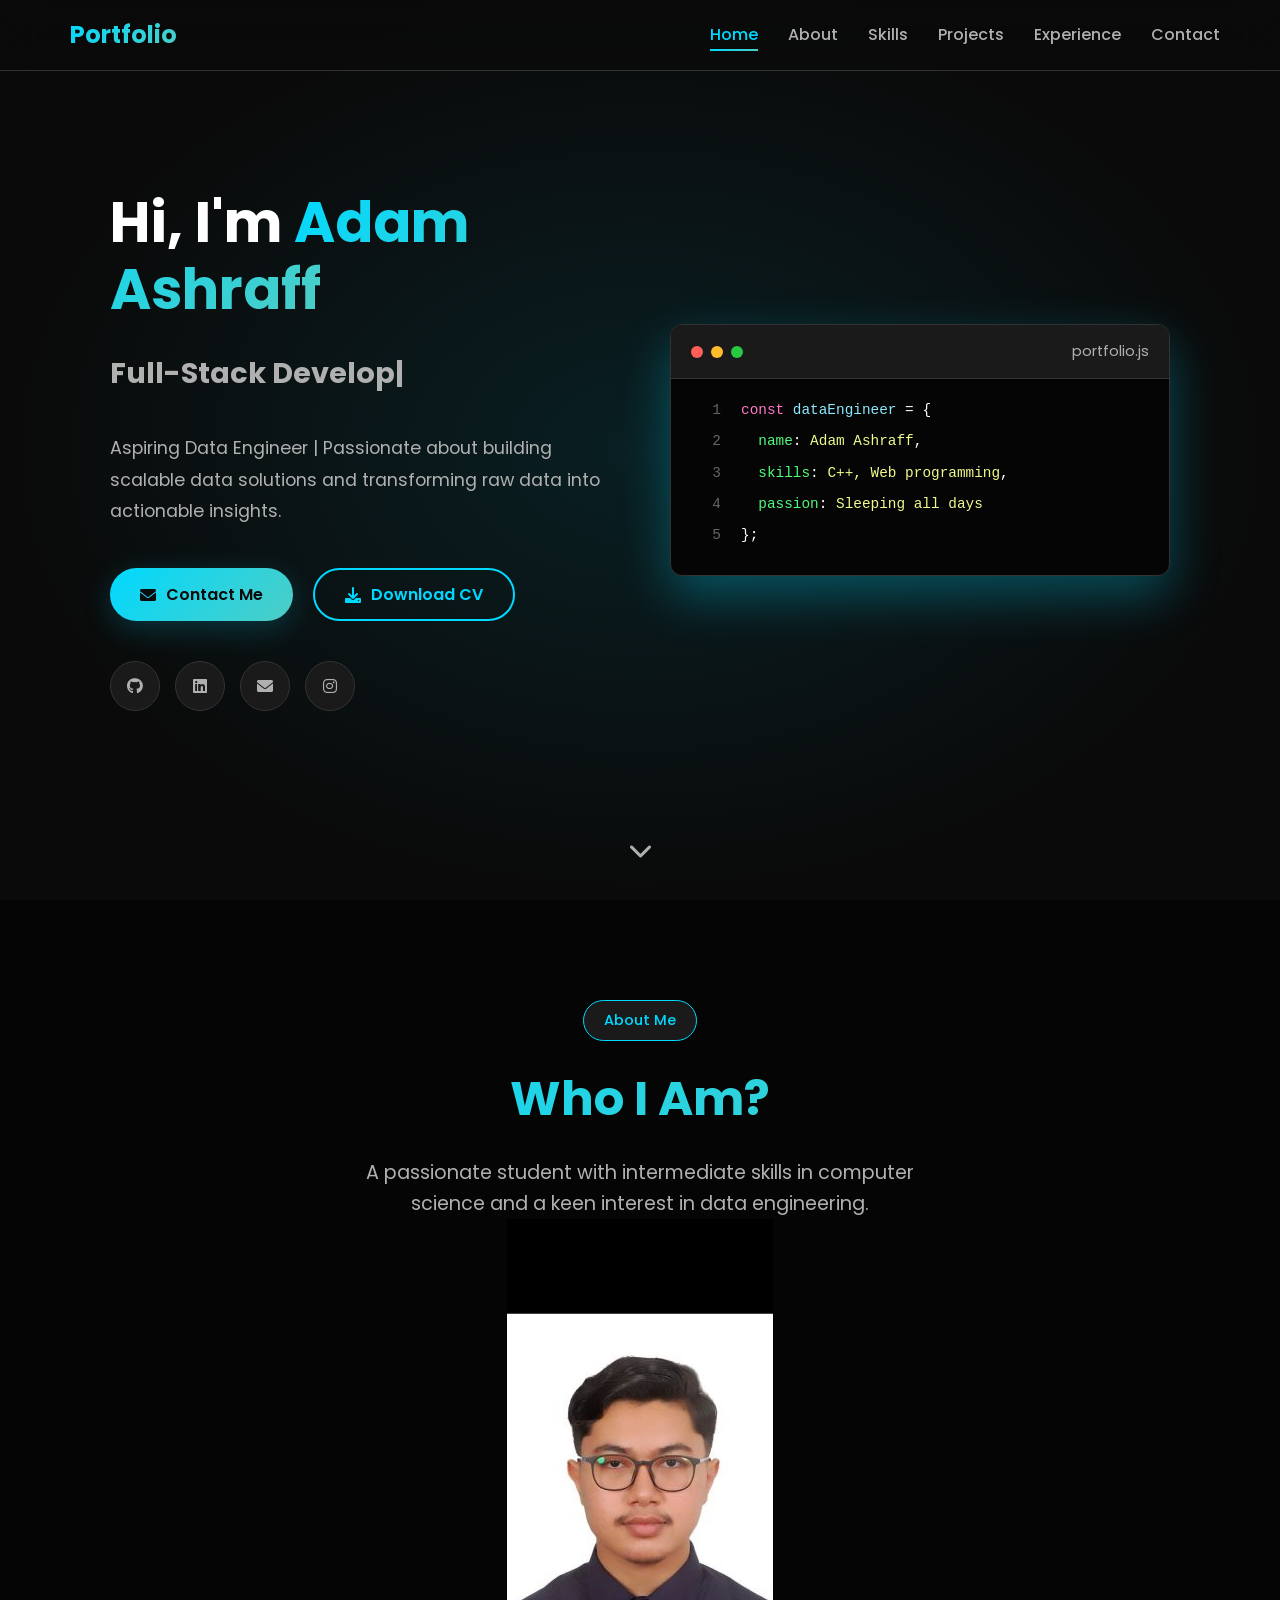
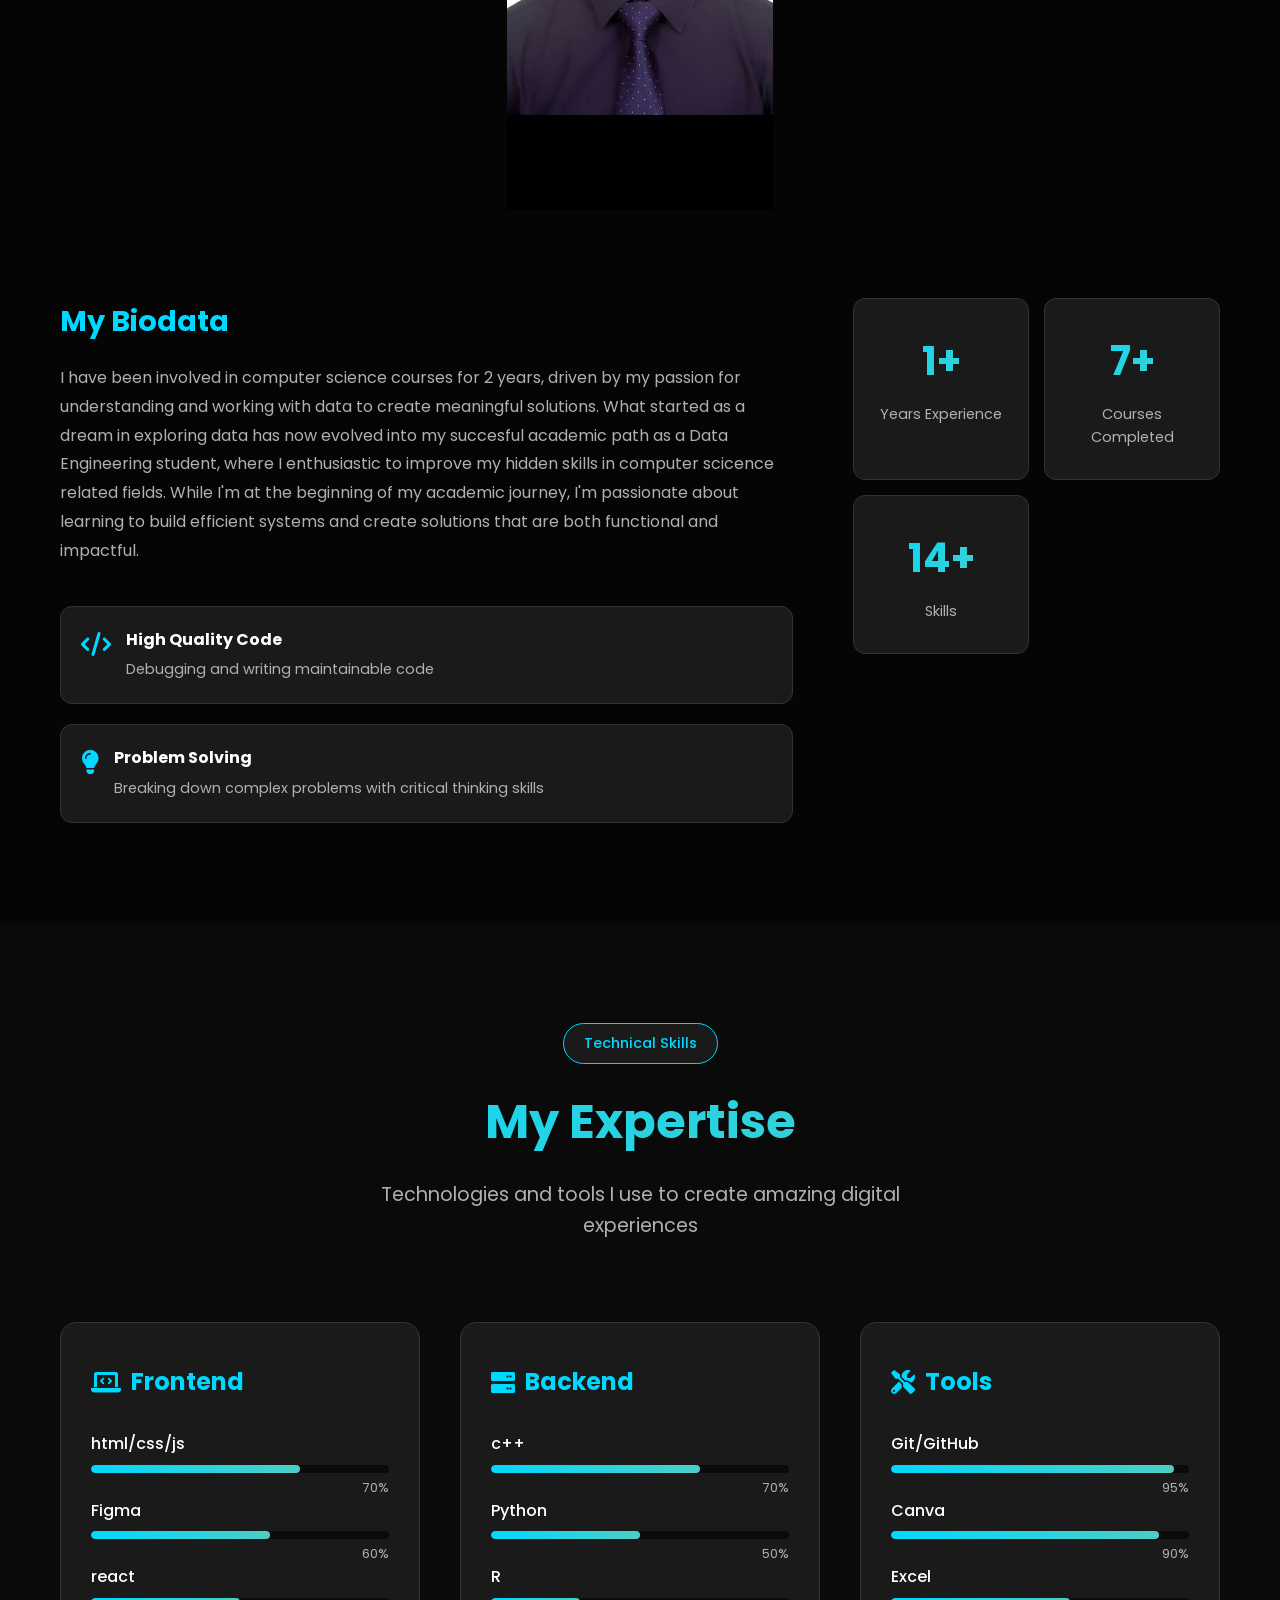
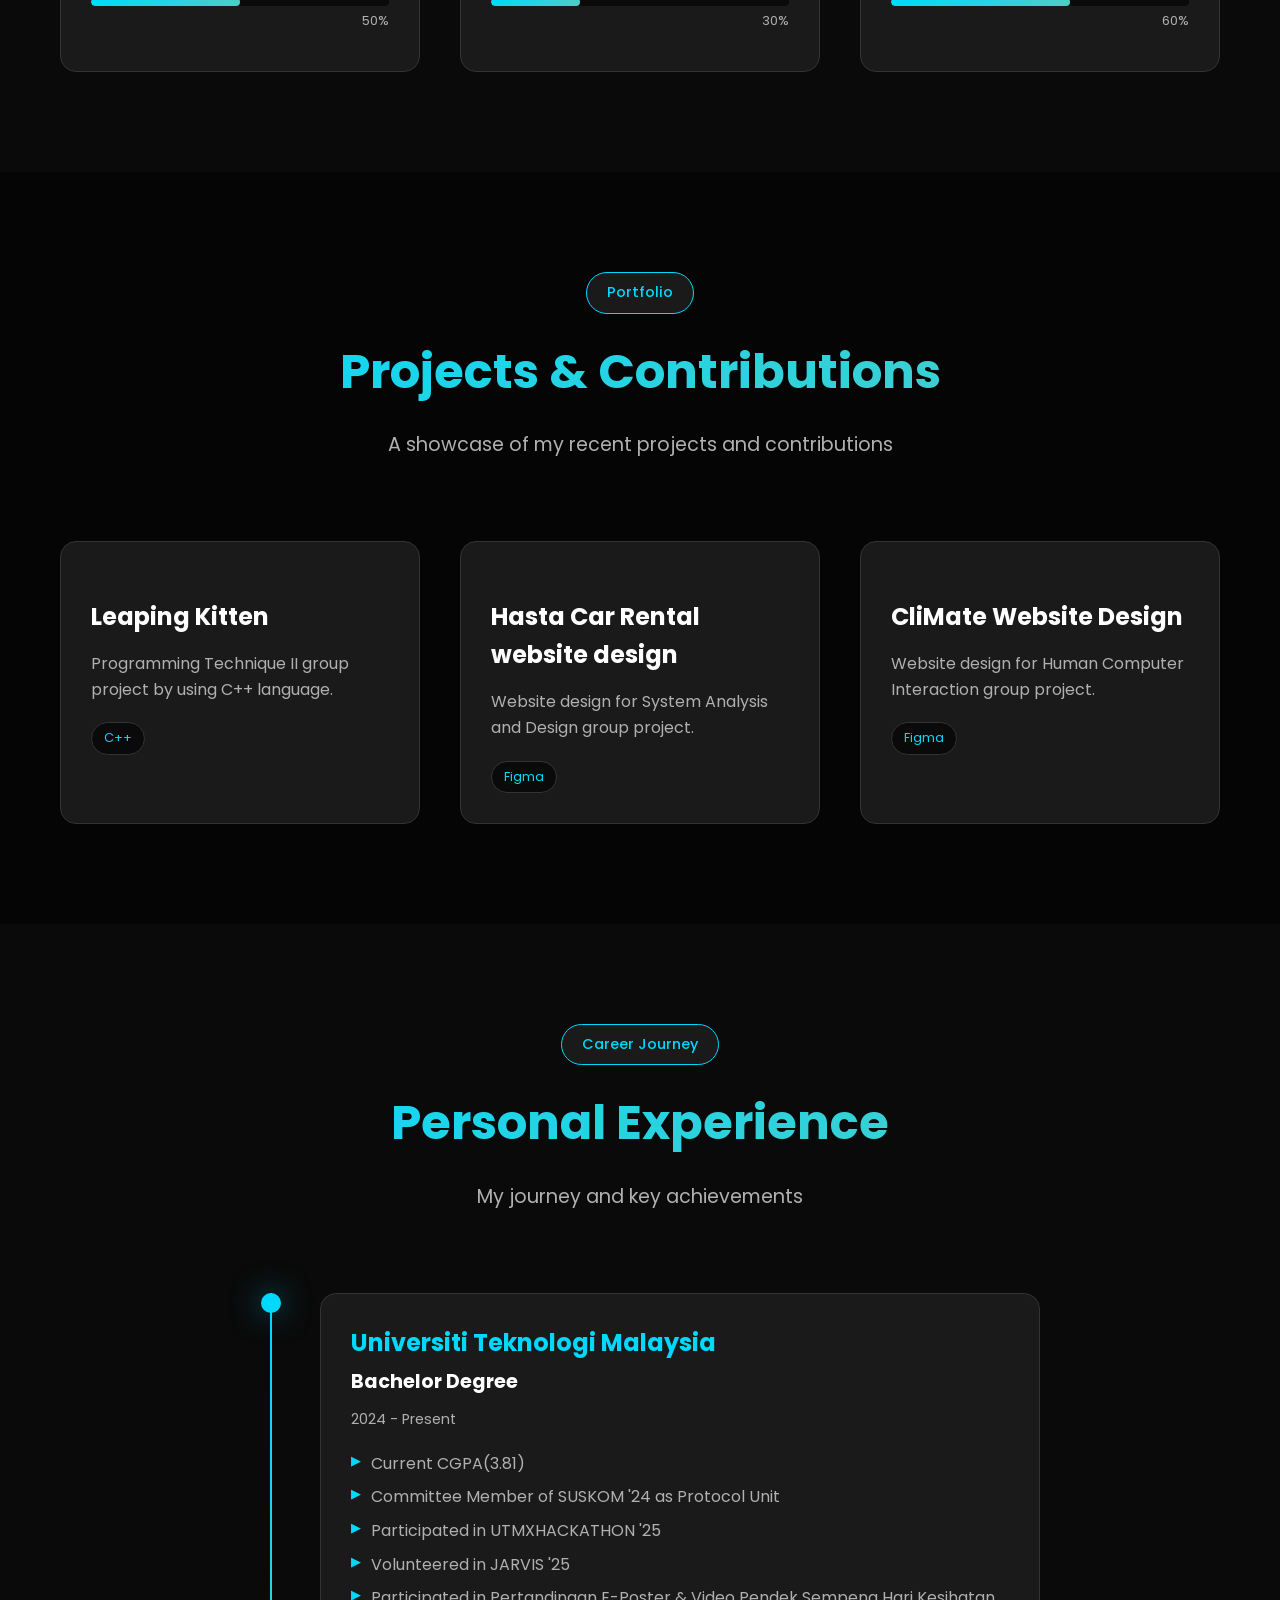
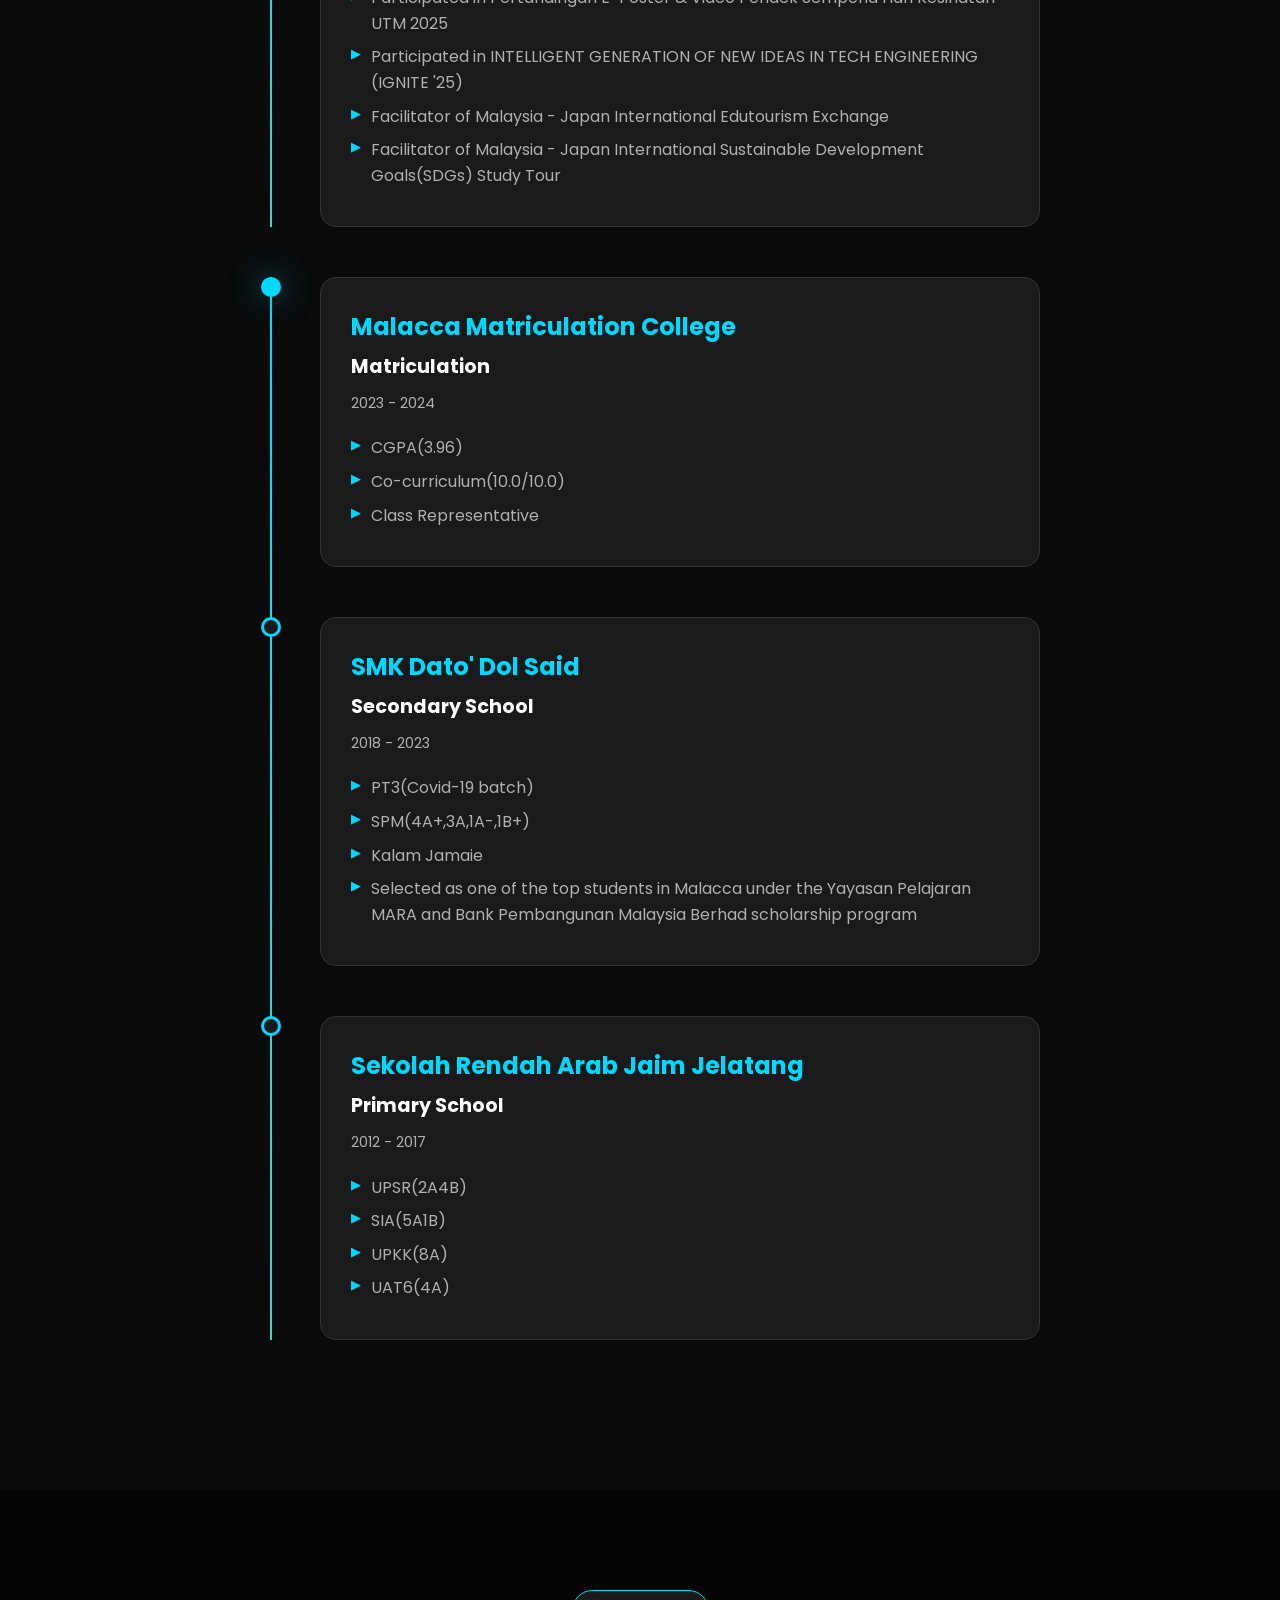
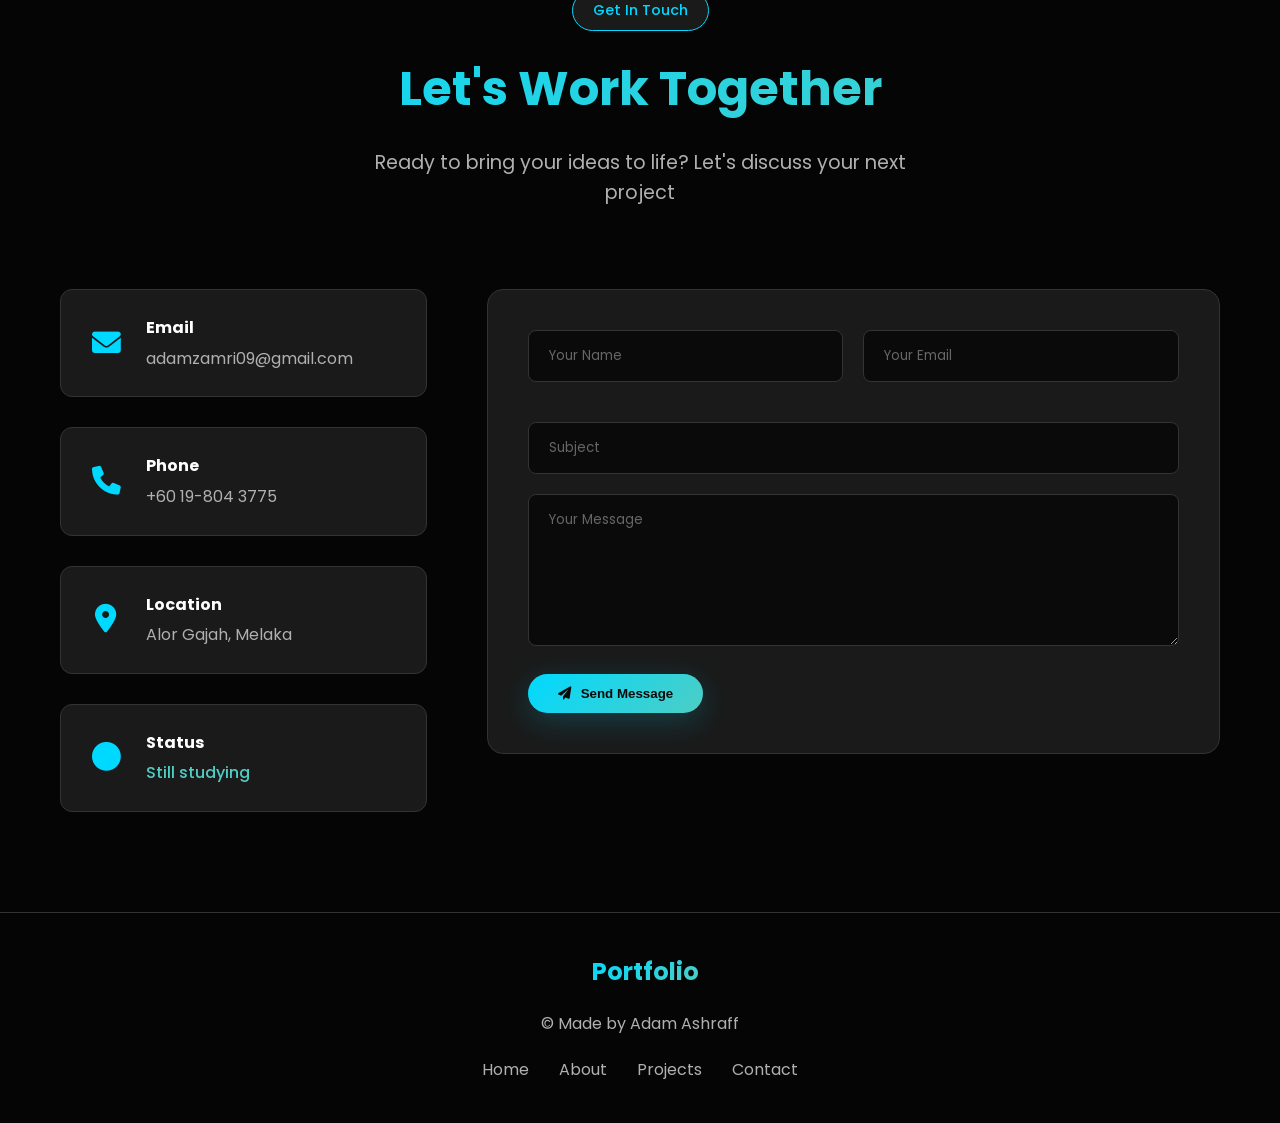
==== commit eef23bf7: "Update index.html" ====
--- a/index.html
+++ b/index.html
@@ -392,7 +392,7 @@
                     <div class="timeline-dot"></div>
                     <div class="timeline-content">
                         <h3>Sekolah Rendah Arab Jaim Jelatang</h3>
-                        <h4>Primary school</h4>
+                        <h4>Primary School</h4>
                         <span class="timeline-date">2012 - 2017</span>
                         <ul>
                             <li>UPSR(2A4B)</li>
@@ -499,3 +499,4 @@
 
 
 
+
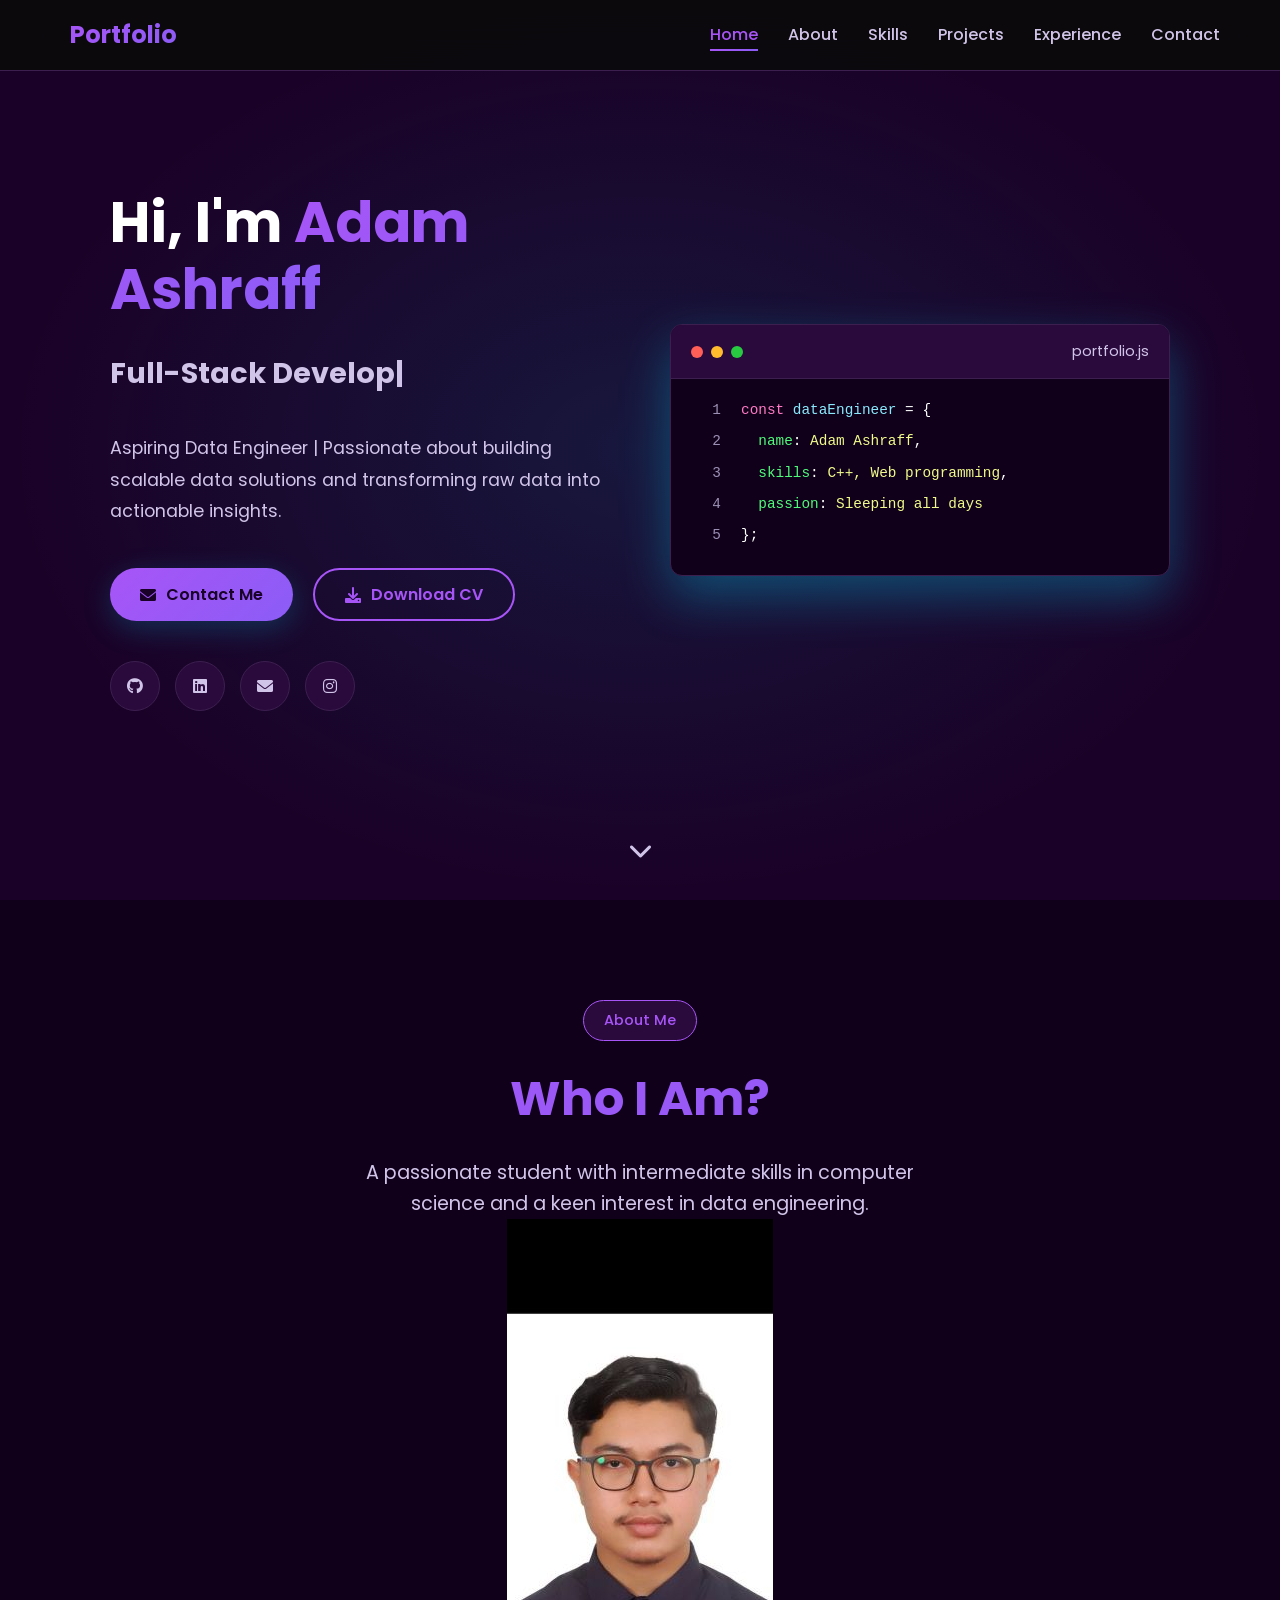
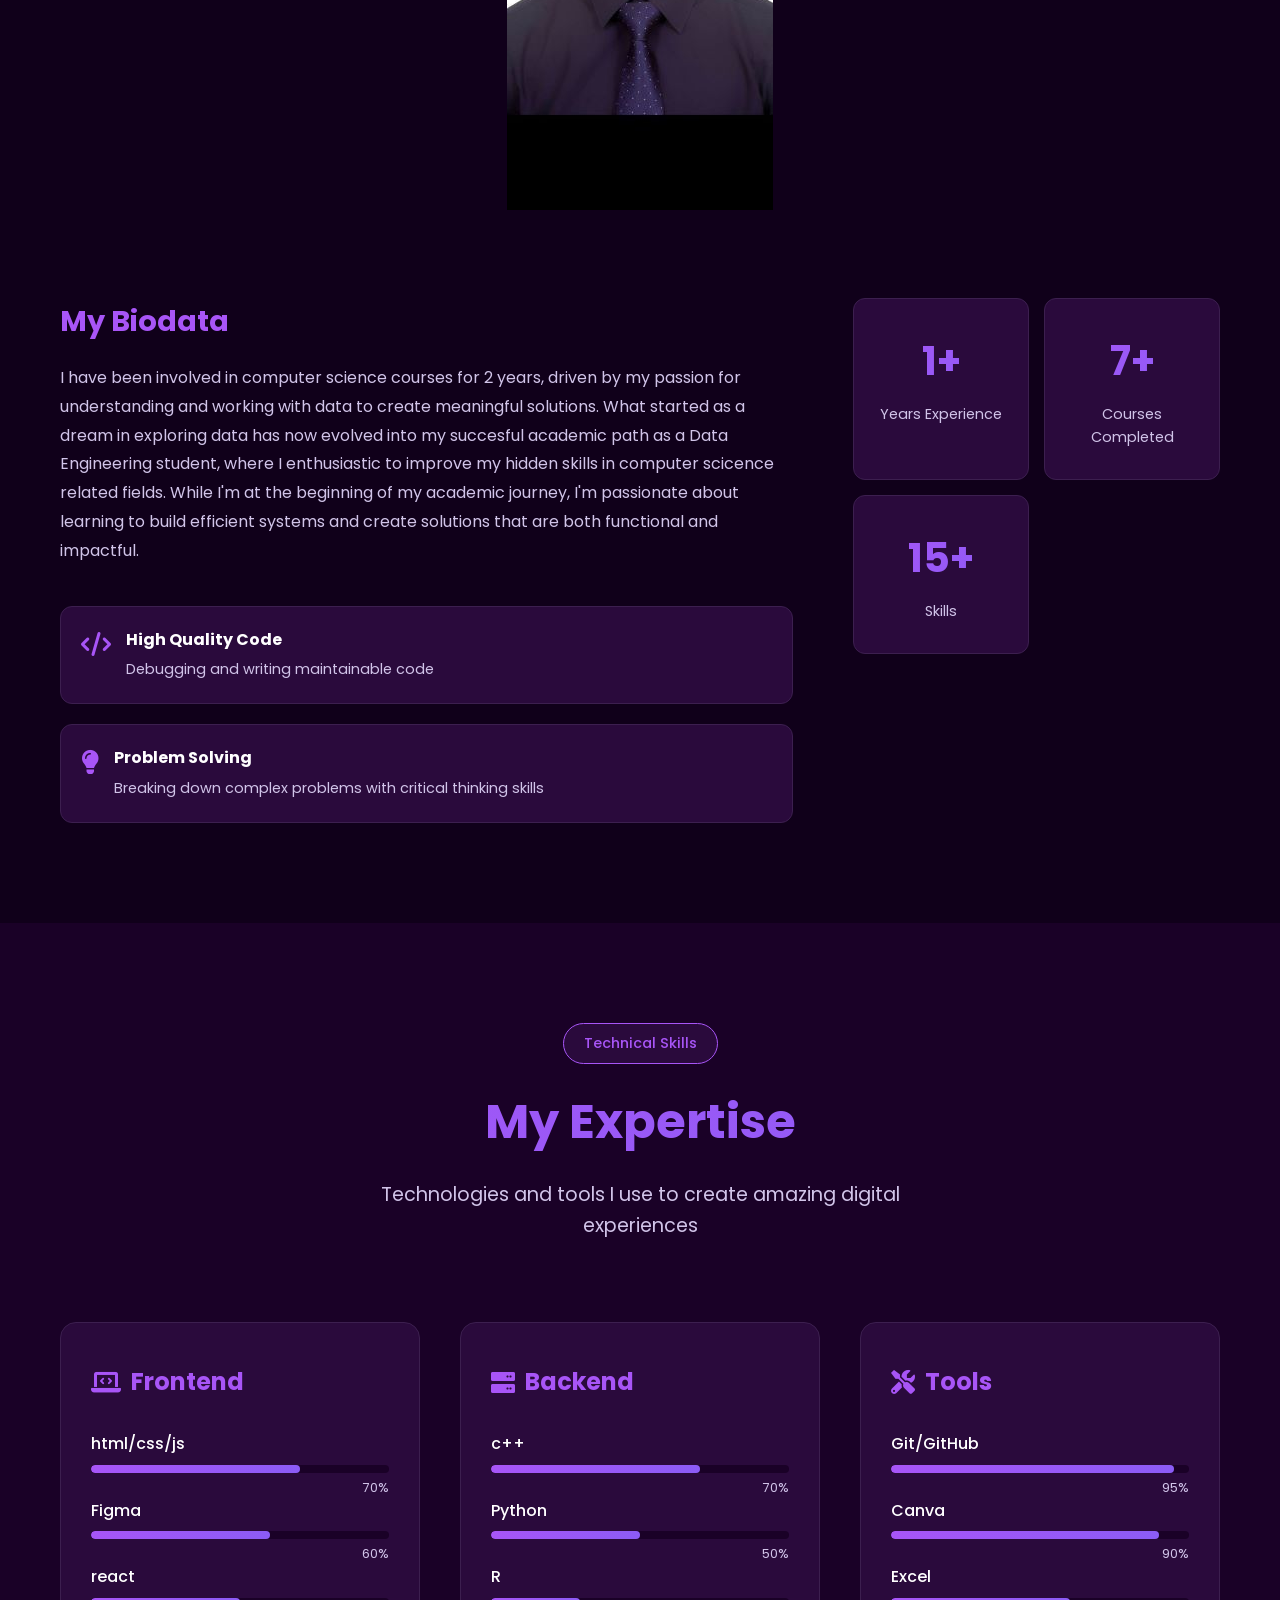
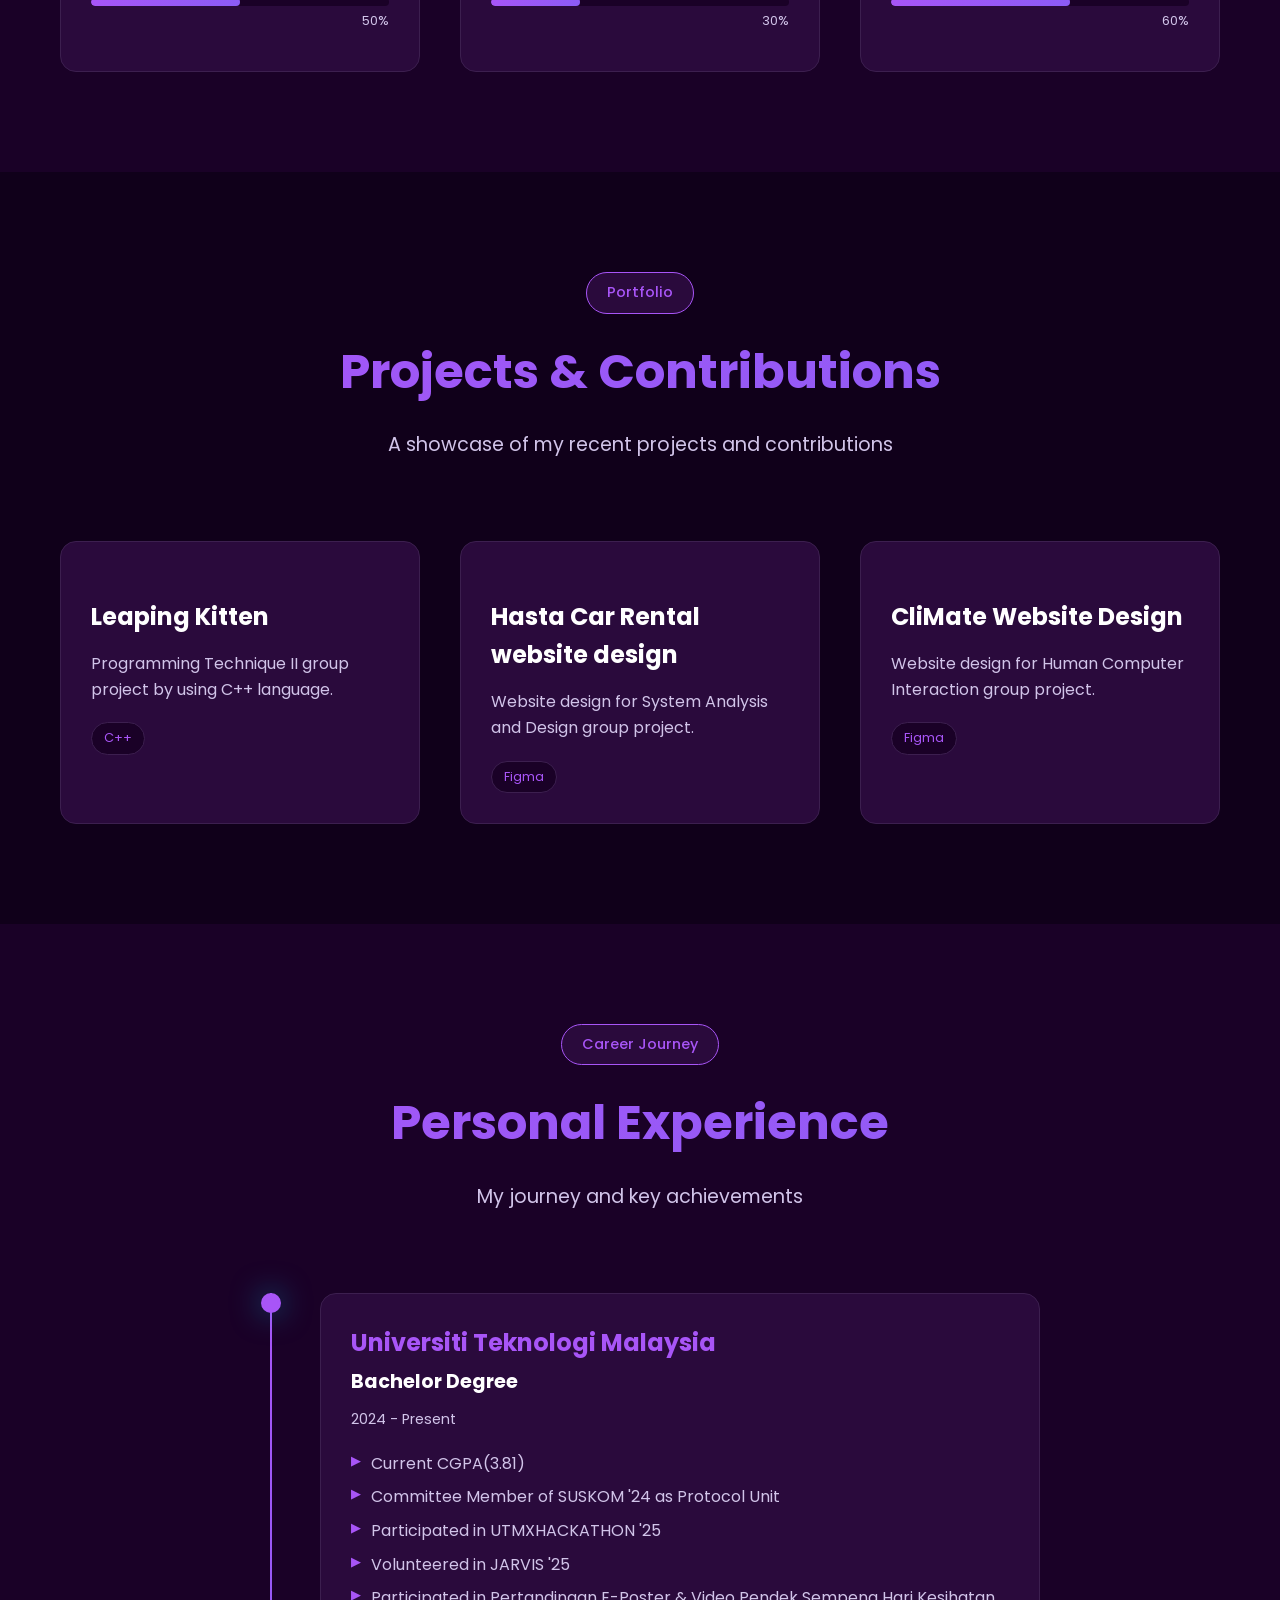
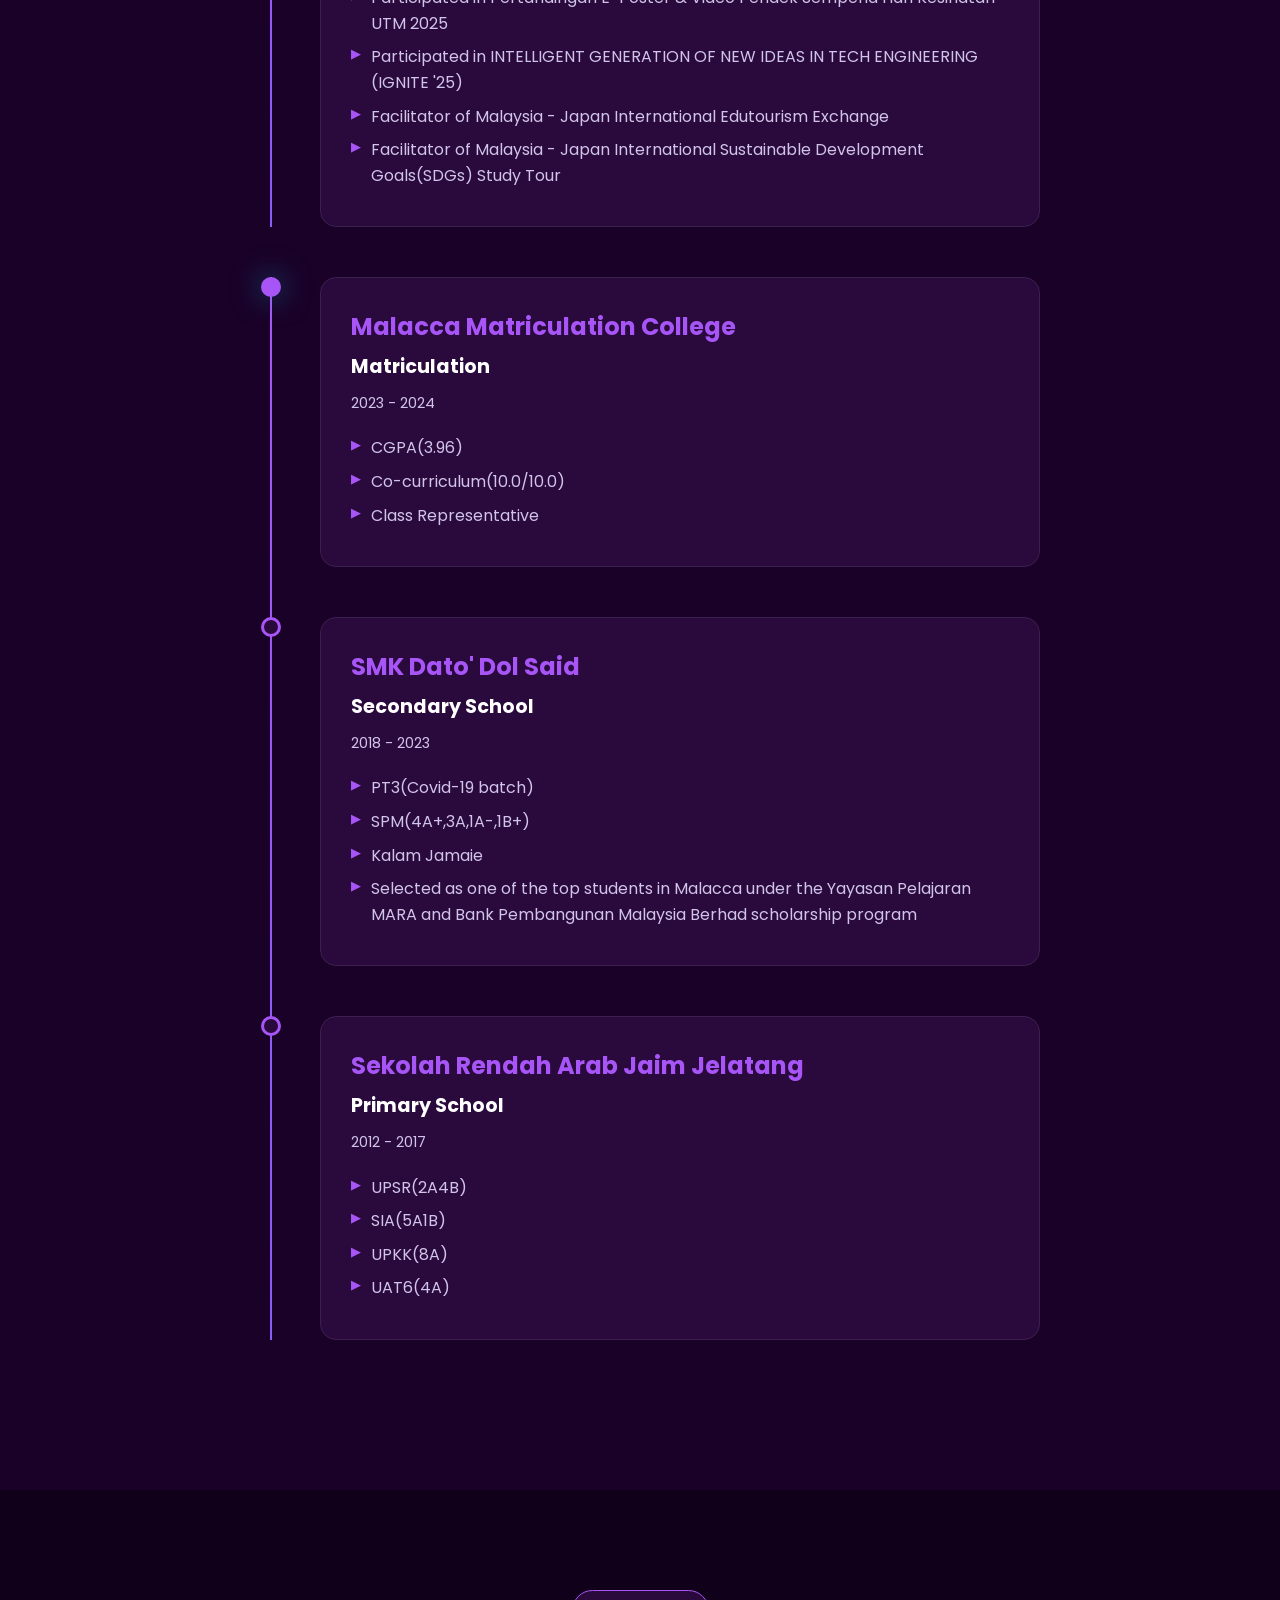
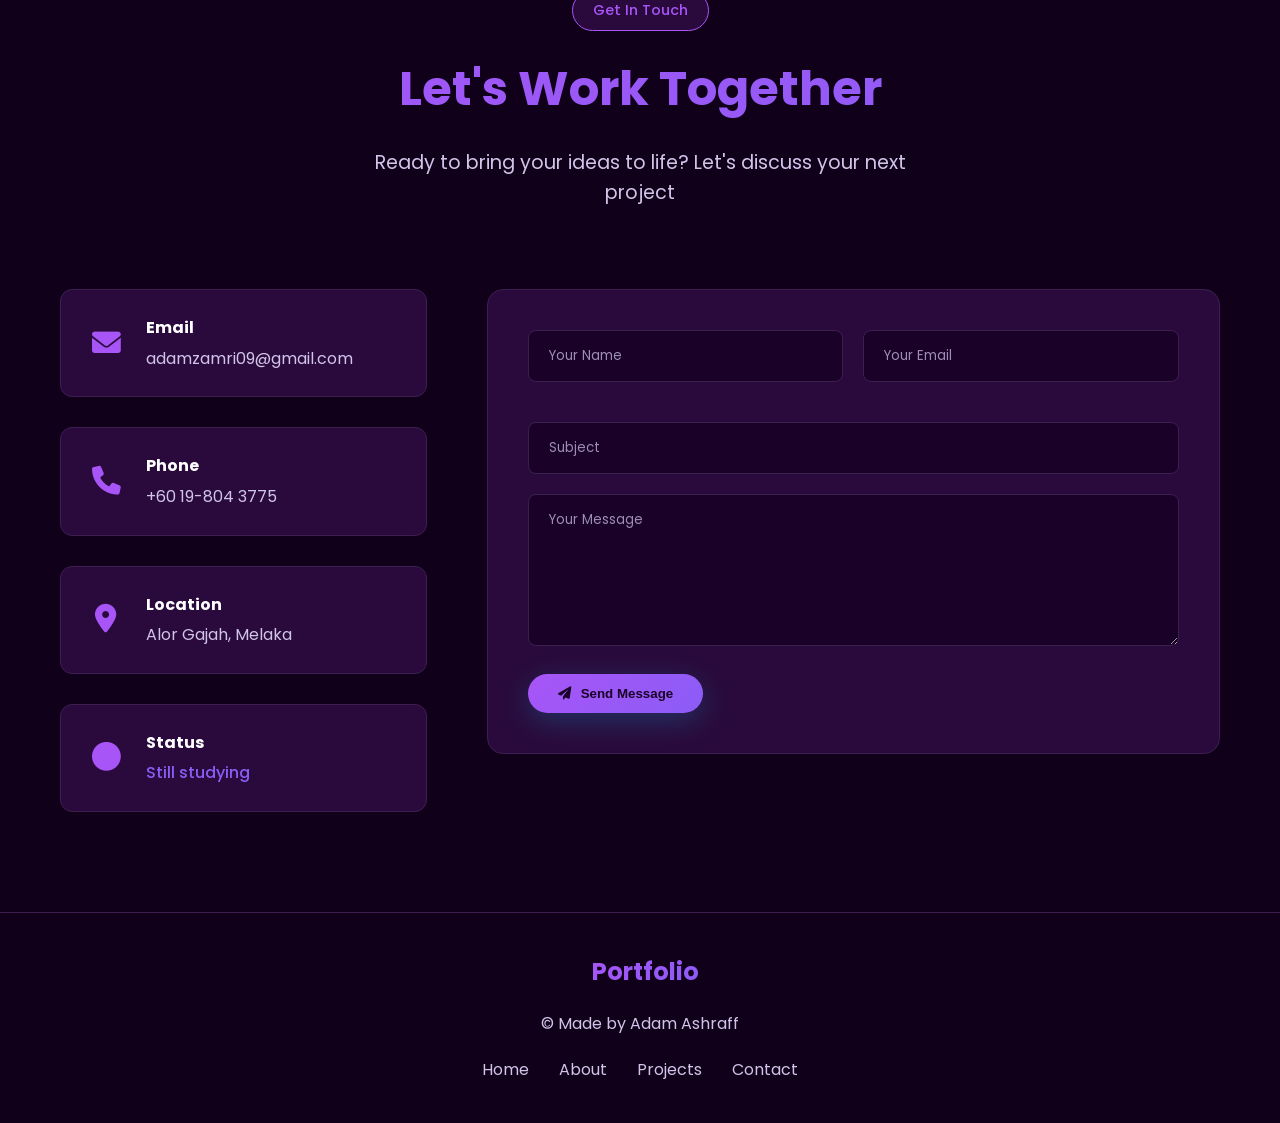
==== commit e7d684f5: "Update index.html" ====
--- a/index.html
+++ b/index.html
@@ -50,9 +50,10 @@
                     <a href="#contact" class="btn btn-primary">
                         <i class="fas fa-envelope"></i> Contact Me
                     </a>
-                    <a href="#" class="btn btn-secondary">
+                    <a href="#" class="btn btn-secondary" onclick="alert('CV not available yet'); return false;">
                         <i class="fas fa-download"></i> Download CV
                     </a>
+
                 </div>
                 <div class="social-links">
                     <a href="https://github.com/AdamAshraffZamri" class="social-link"><i class="fab fa-github"></i></a>
@@ -500,3 +501,4 @@
 
 
 
+
--- a/style.css
+++ b/style.css
@@ -7,16 +7,16 @@
 
 :root {
     /* Colors */
-    --primary-color: #00d9ff;
-    --secondary-color: #ff6b6b;
-    --accent-color: #4ecdc4;
-    --bg-dark: #0a0a0a;
-    --bg-darker: #050505;
-    --bg-light: #1a1a1a;
+    --primary-color: #a855f7;      /* Vivid Purple */
+    --secondary-color: #ec4899;    /* Pink Accent */
+    --accent-color: #8b5cf6;       /* Soft Violet */
+    --bg-dark: #1a0127;            /* Deep Purple Black */
+    --bg-darker: #10001a;
+    --bg-light: #2a0a3c;
     --text-primary: #ffffff;
-    --text-secondary: #b0b0b0;
-    --text-muted: #666666;
-    --border-color: #333333;
+    --text-secondary: #d1c4e9;
+    --text-muted: #9b8fb5;
+    --border-color: #3c1f4f;
     
     /* Gradients */
     --gradient-primary: linear-gradient(135deg, var(--primary-color), var(--accent-color));
@@ -1126,4 +1126,8 @@
 @keyframes loading {
     0% { left: -100%; }
     100% { left: 100%; }
-}+
+}
+
+
+
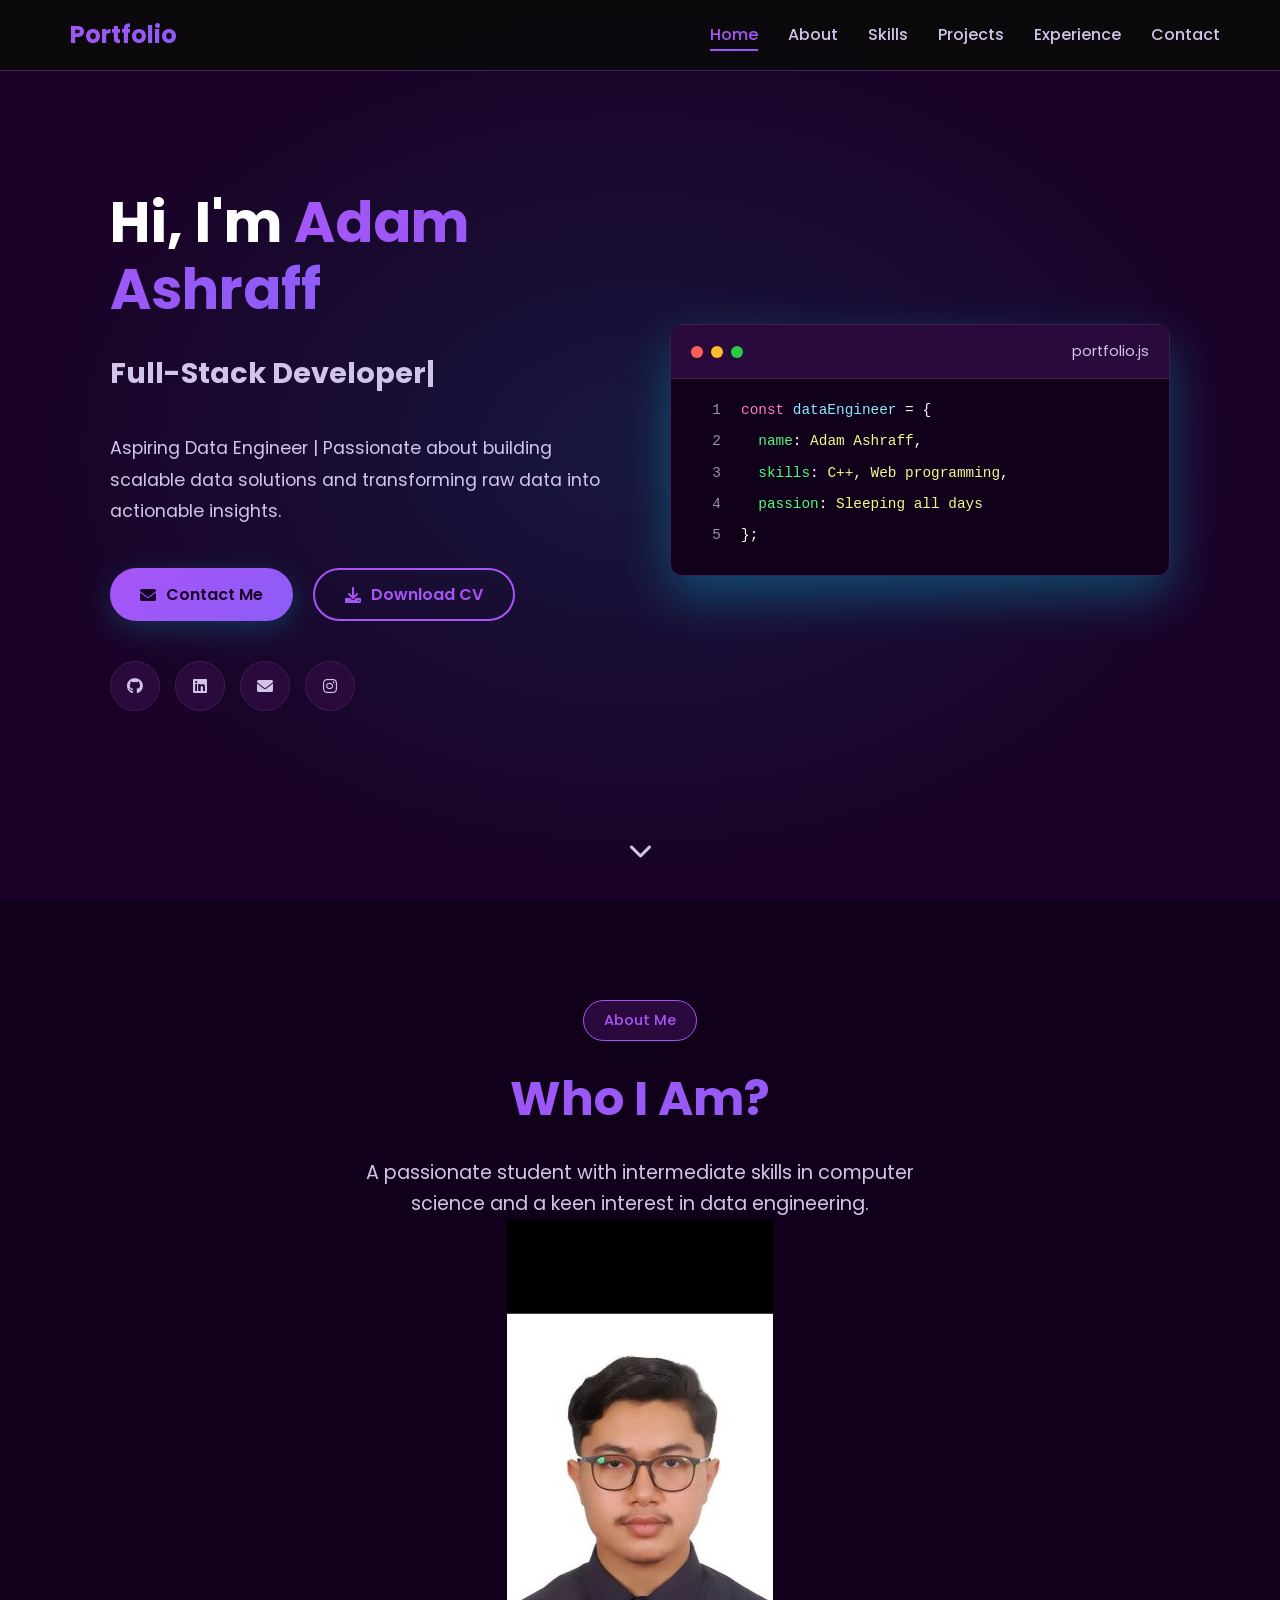
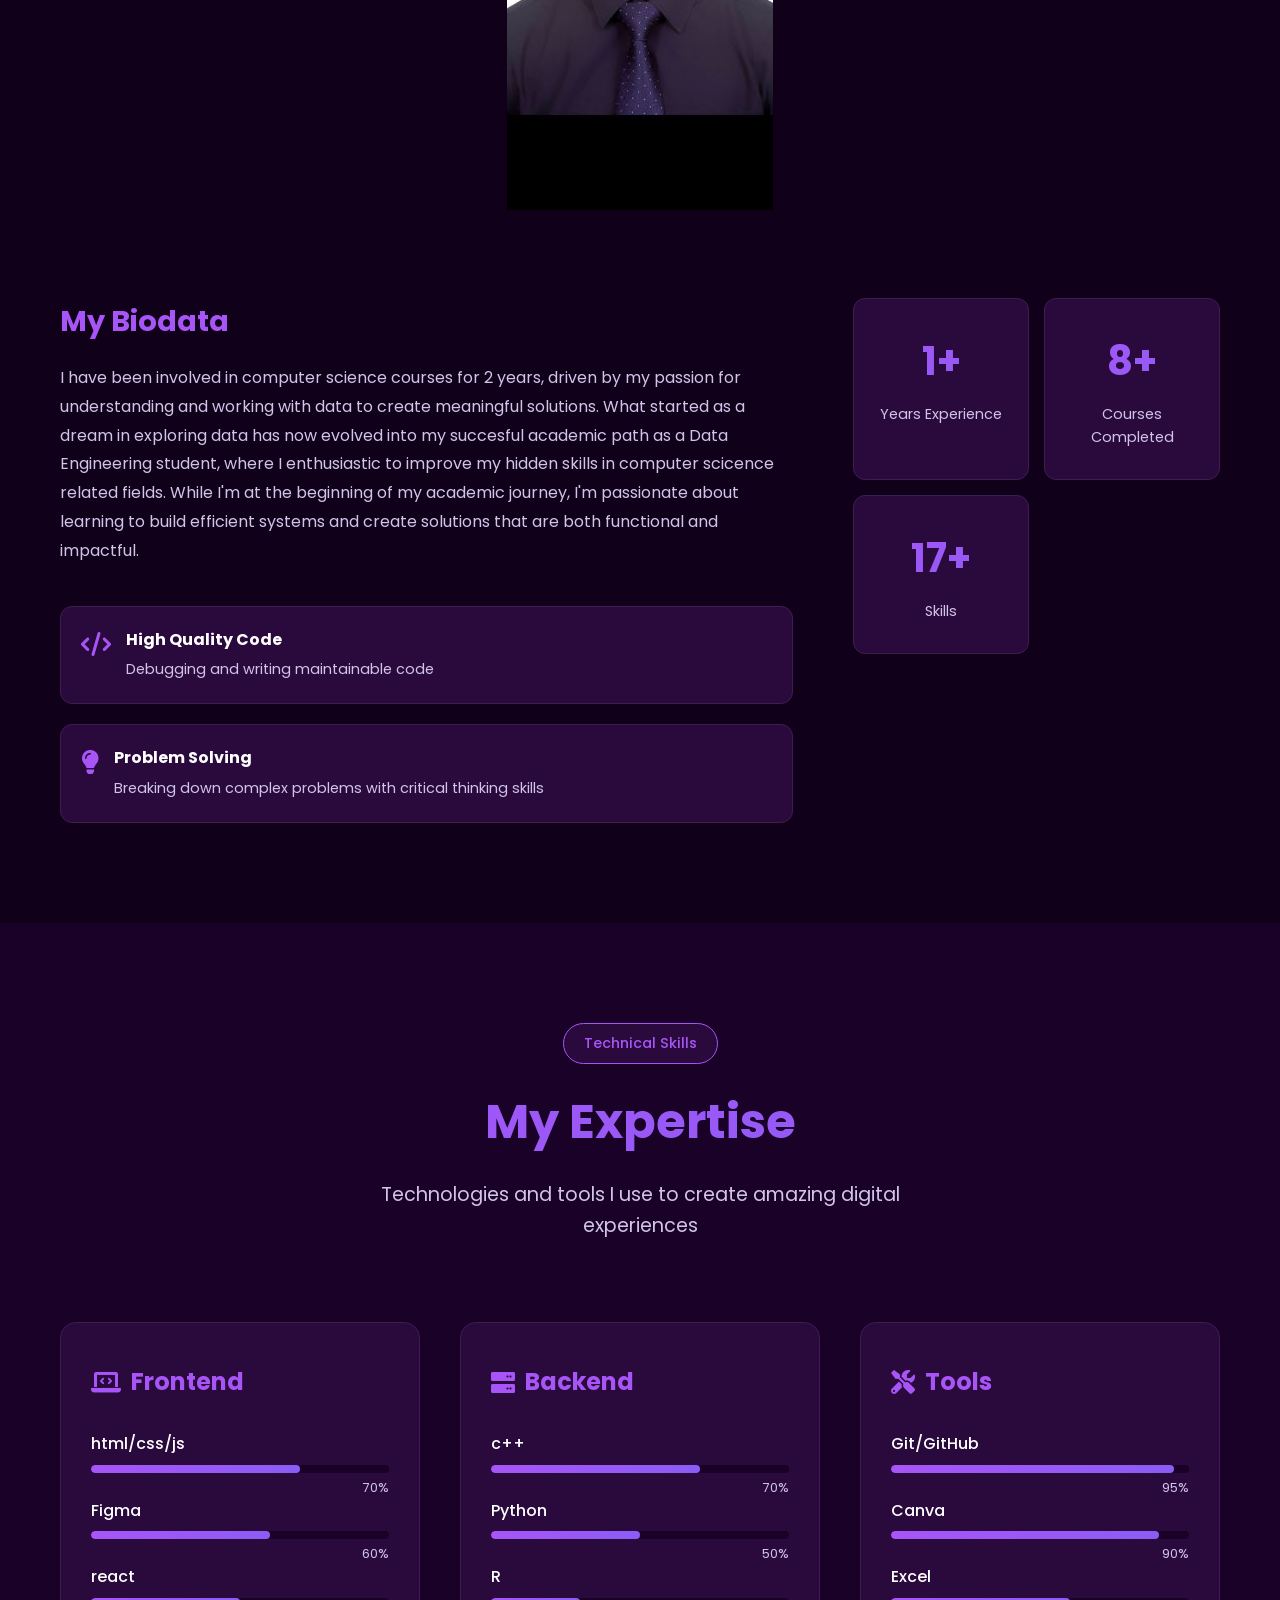
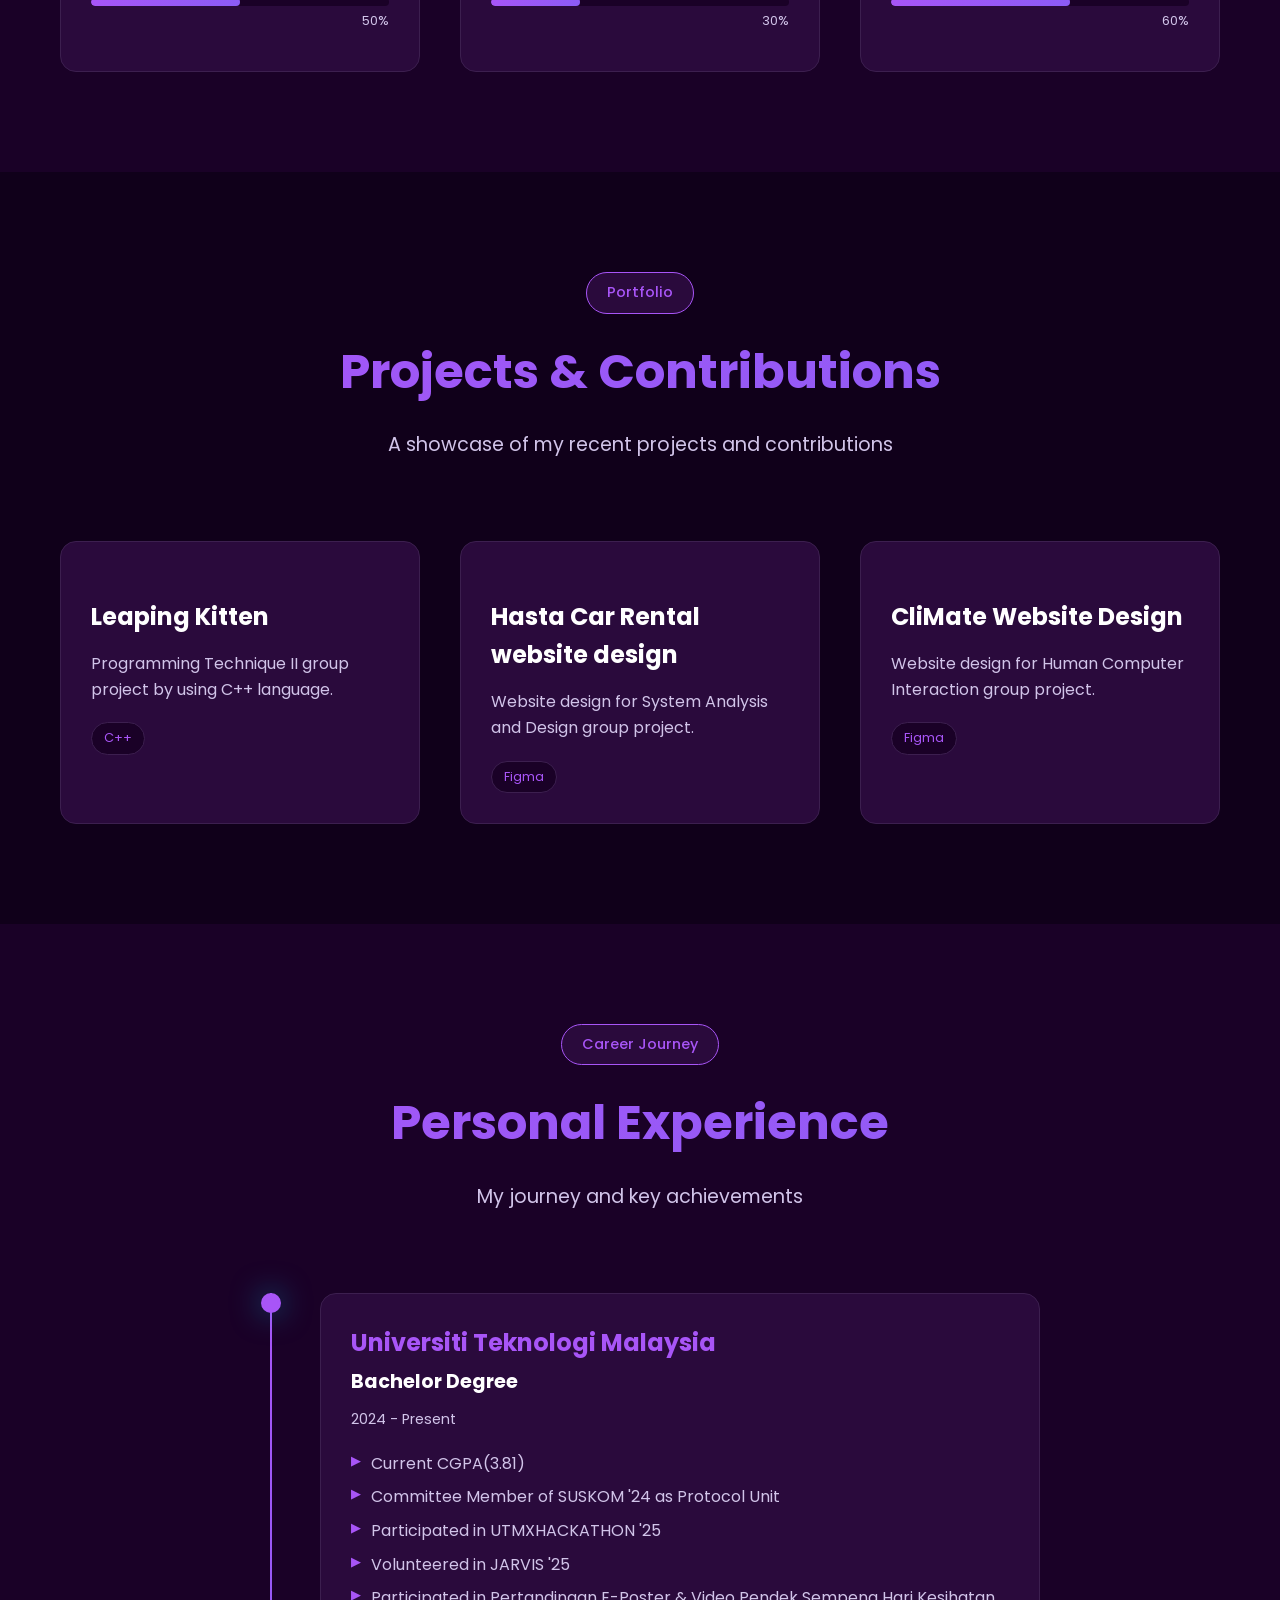
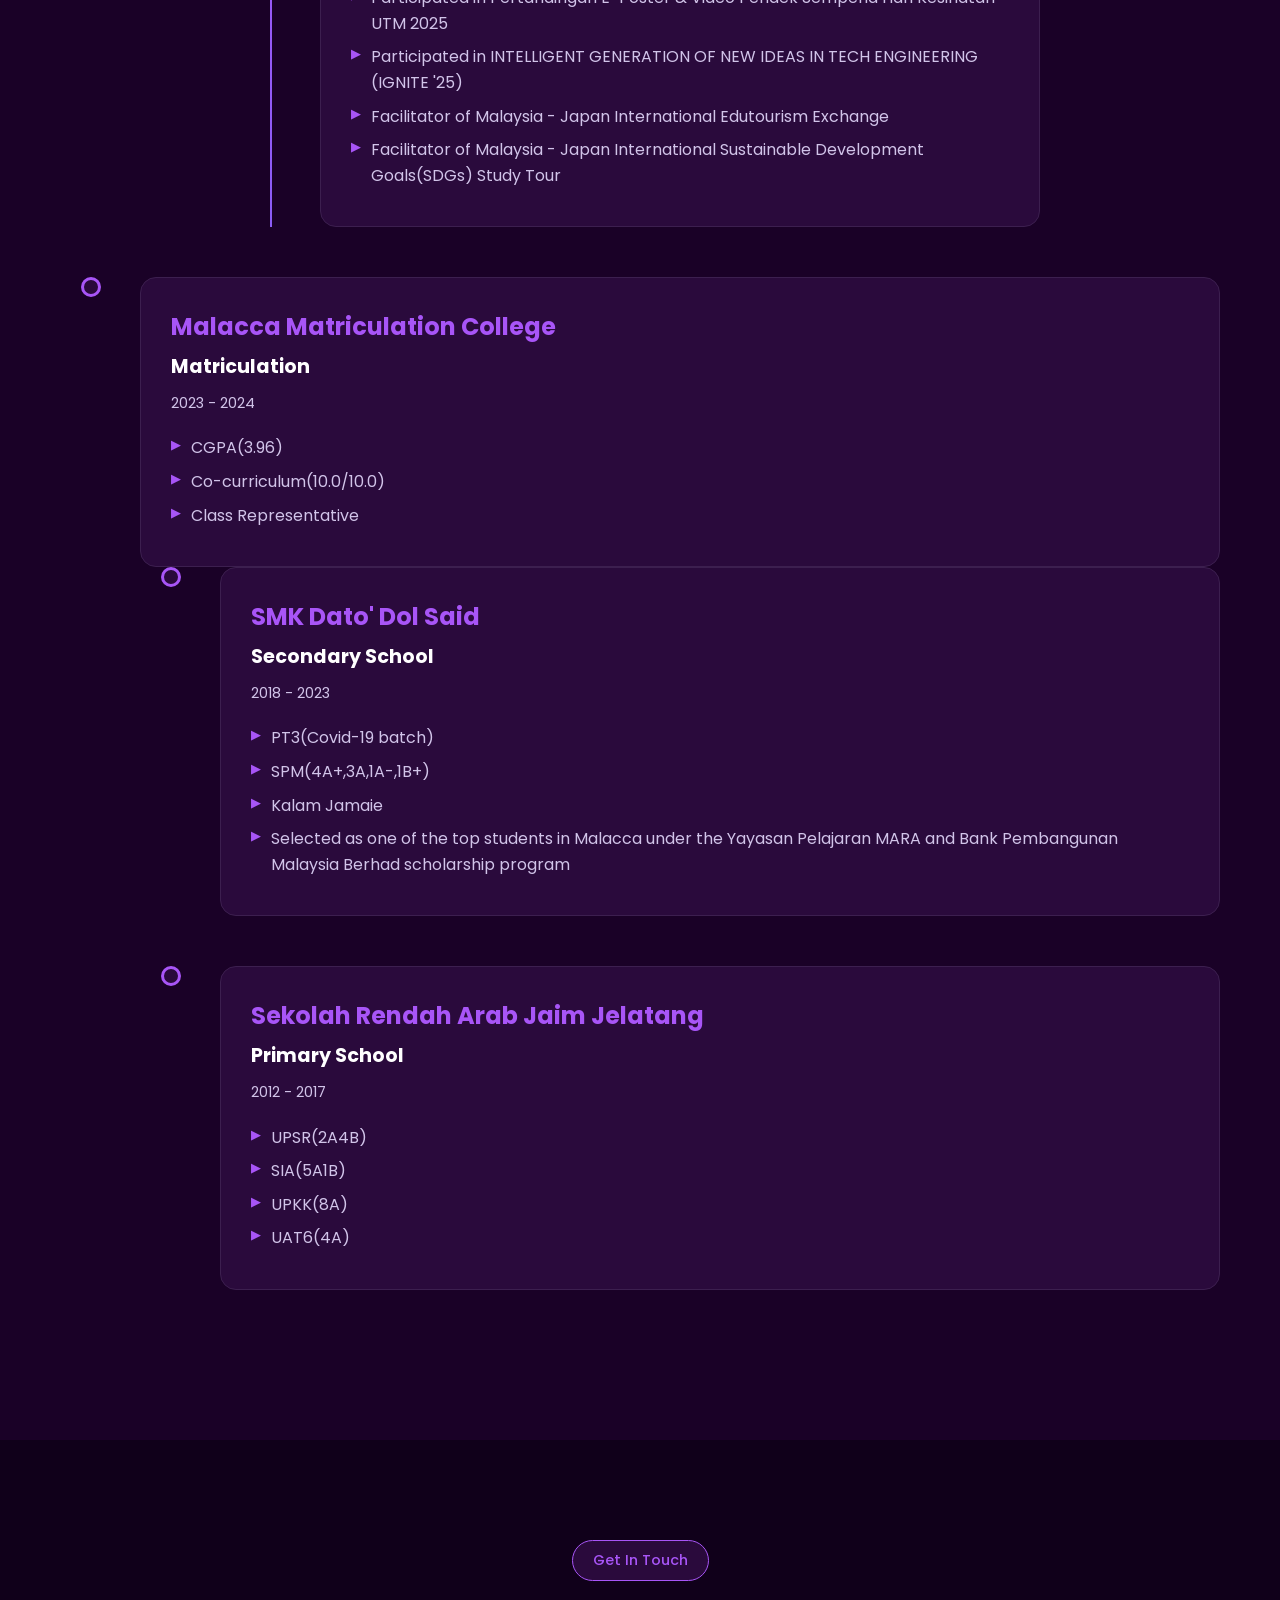
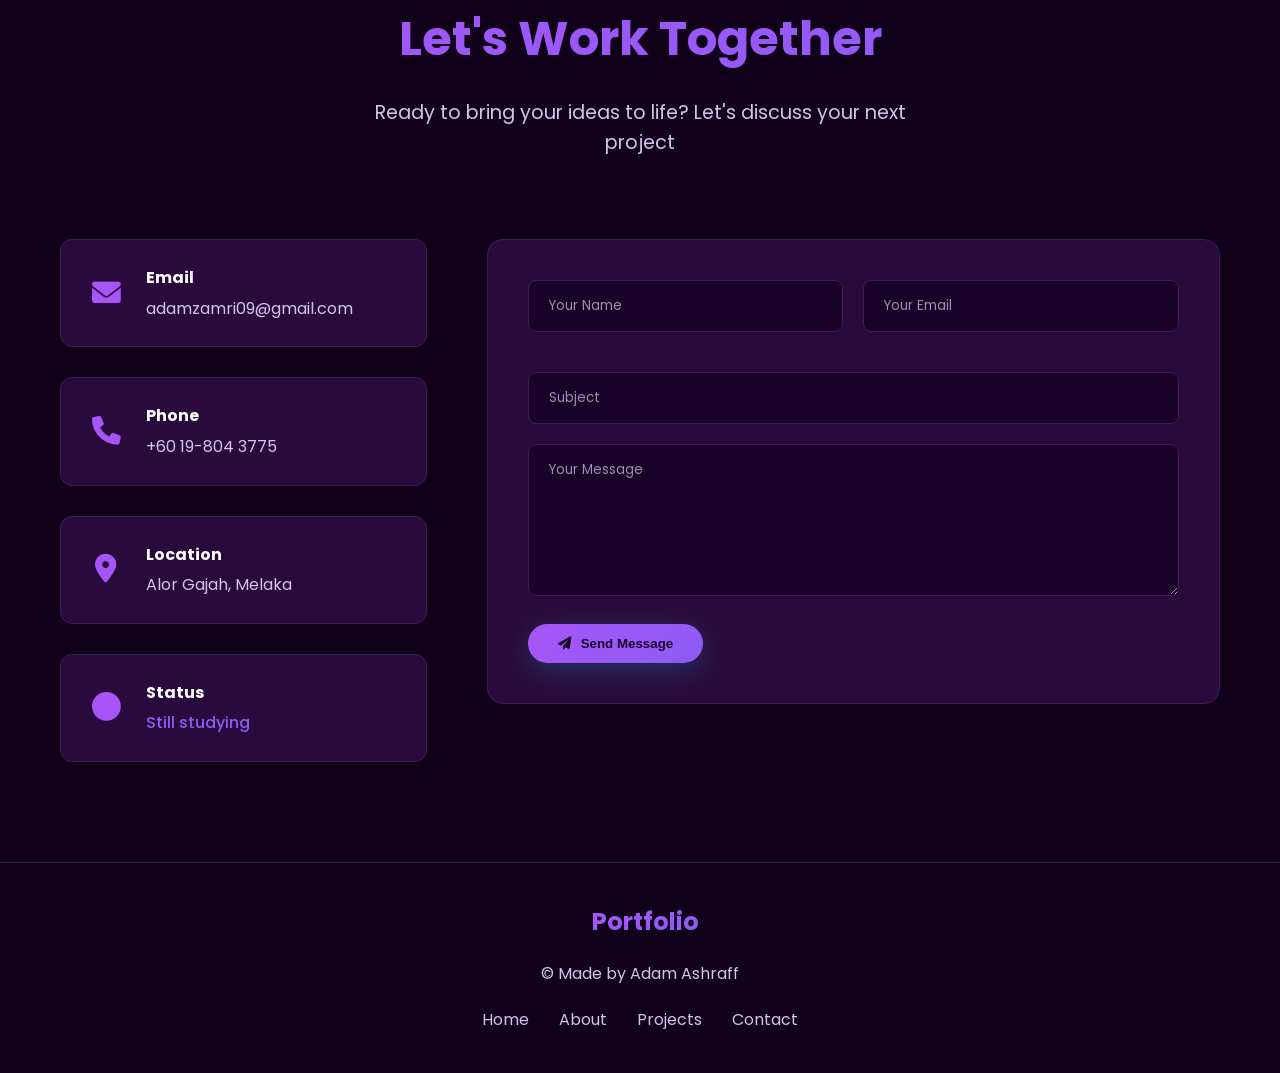
==== commit e21129bb: "Update index.html" ====
--- a/index.html
+++ b/index.html
@@ -361,9 +361,8 @@
                     </div>
                 </div>
             </div>
-            <div class="timeline">
                 <div class="timeline-item">
-                    <div class="timeline-dot active"></div>
+                    <div class="timeline-dot"></div>
                     <div class="timeline-content">
                         <h3>Malacca Matriculation College</h3>
                         <h4>Matriculation</h4>
@@ -374,7 +373,6 @@
                             <li>Class Representative</li>
                         </ul>
                     </div>
-                </div>
                 <div class="timeline-item">
                     <div class="timeline-dot"></div>
                     <div class="timeline-content">
@@ -502,3 +500,4 @@
 
 
 
+
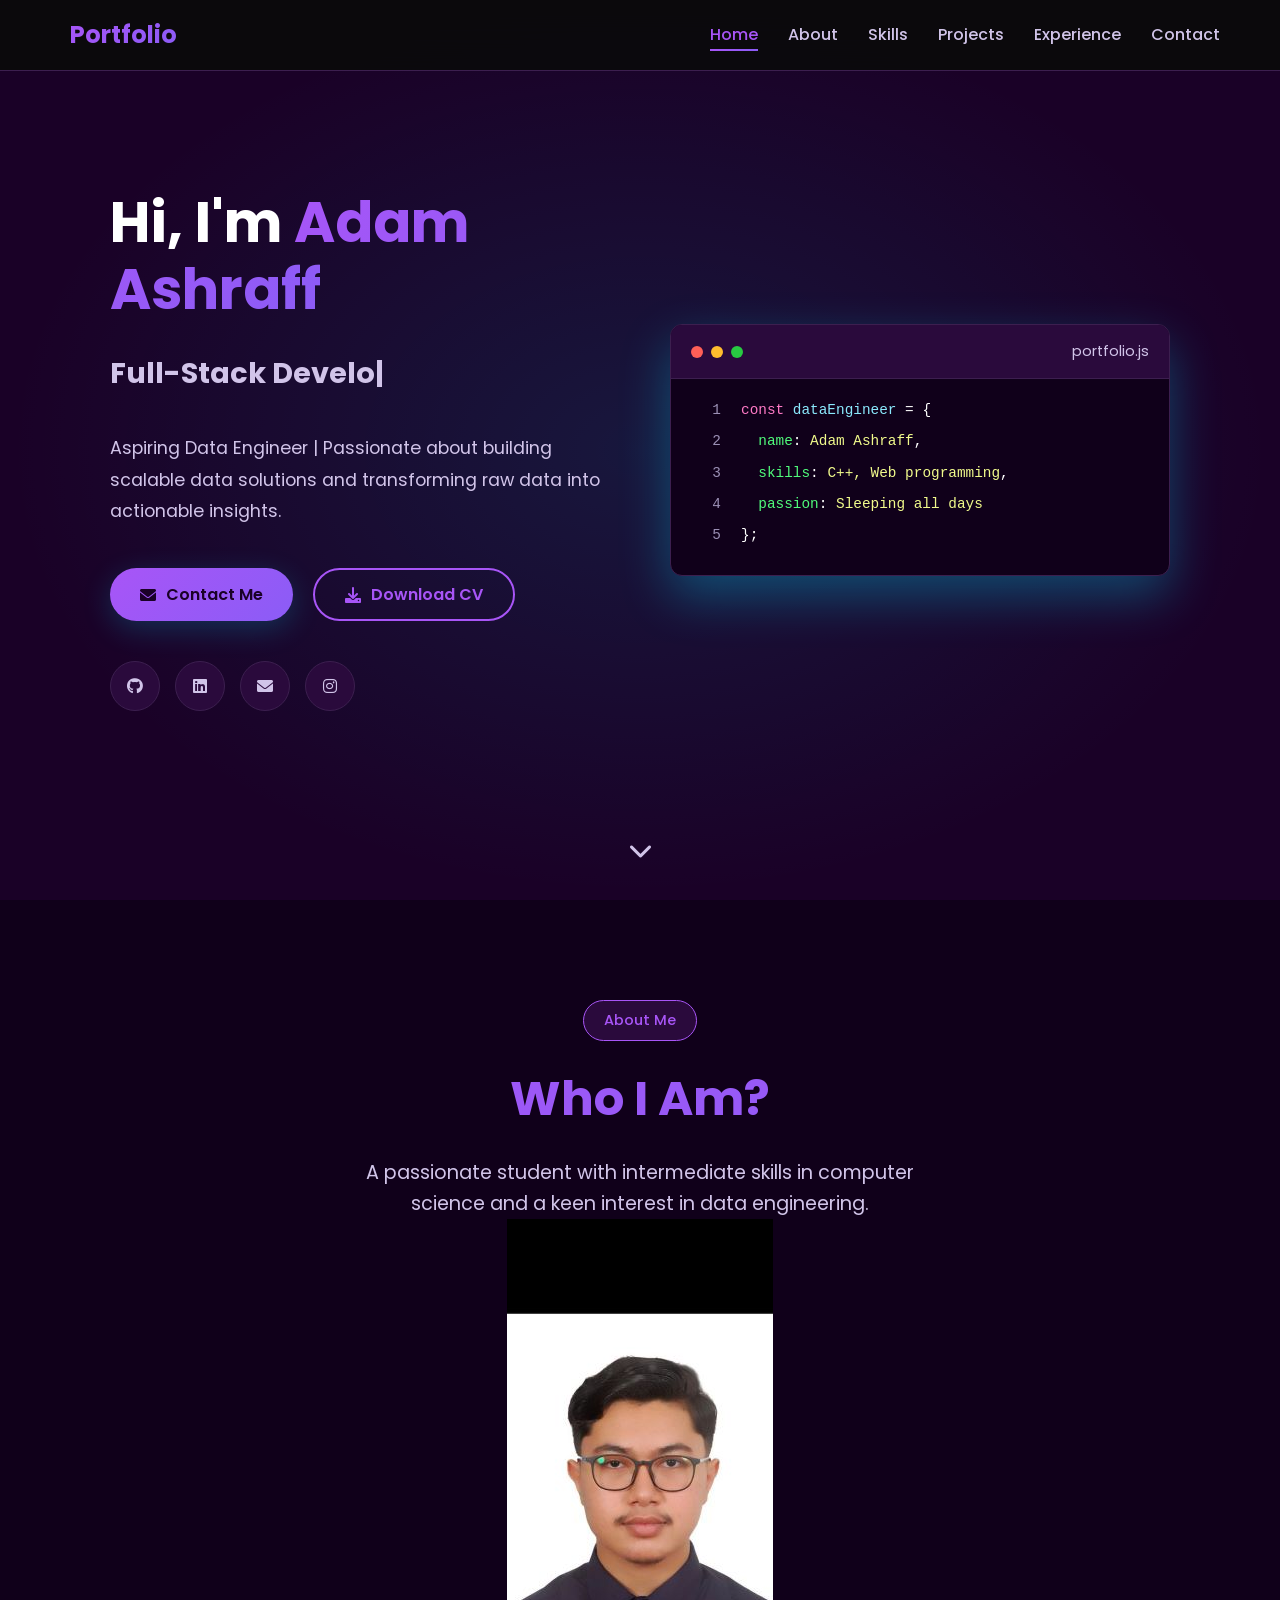
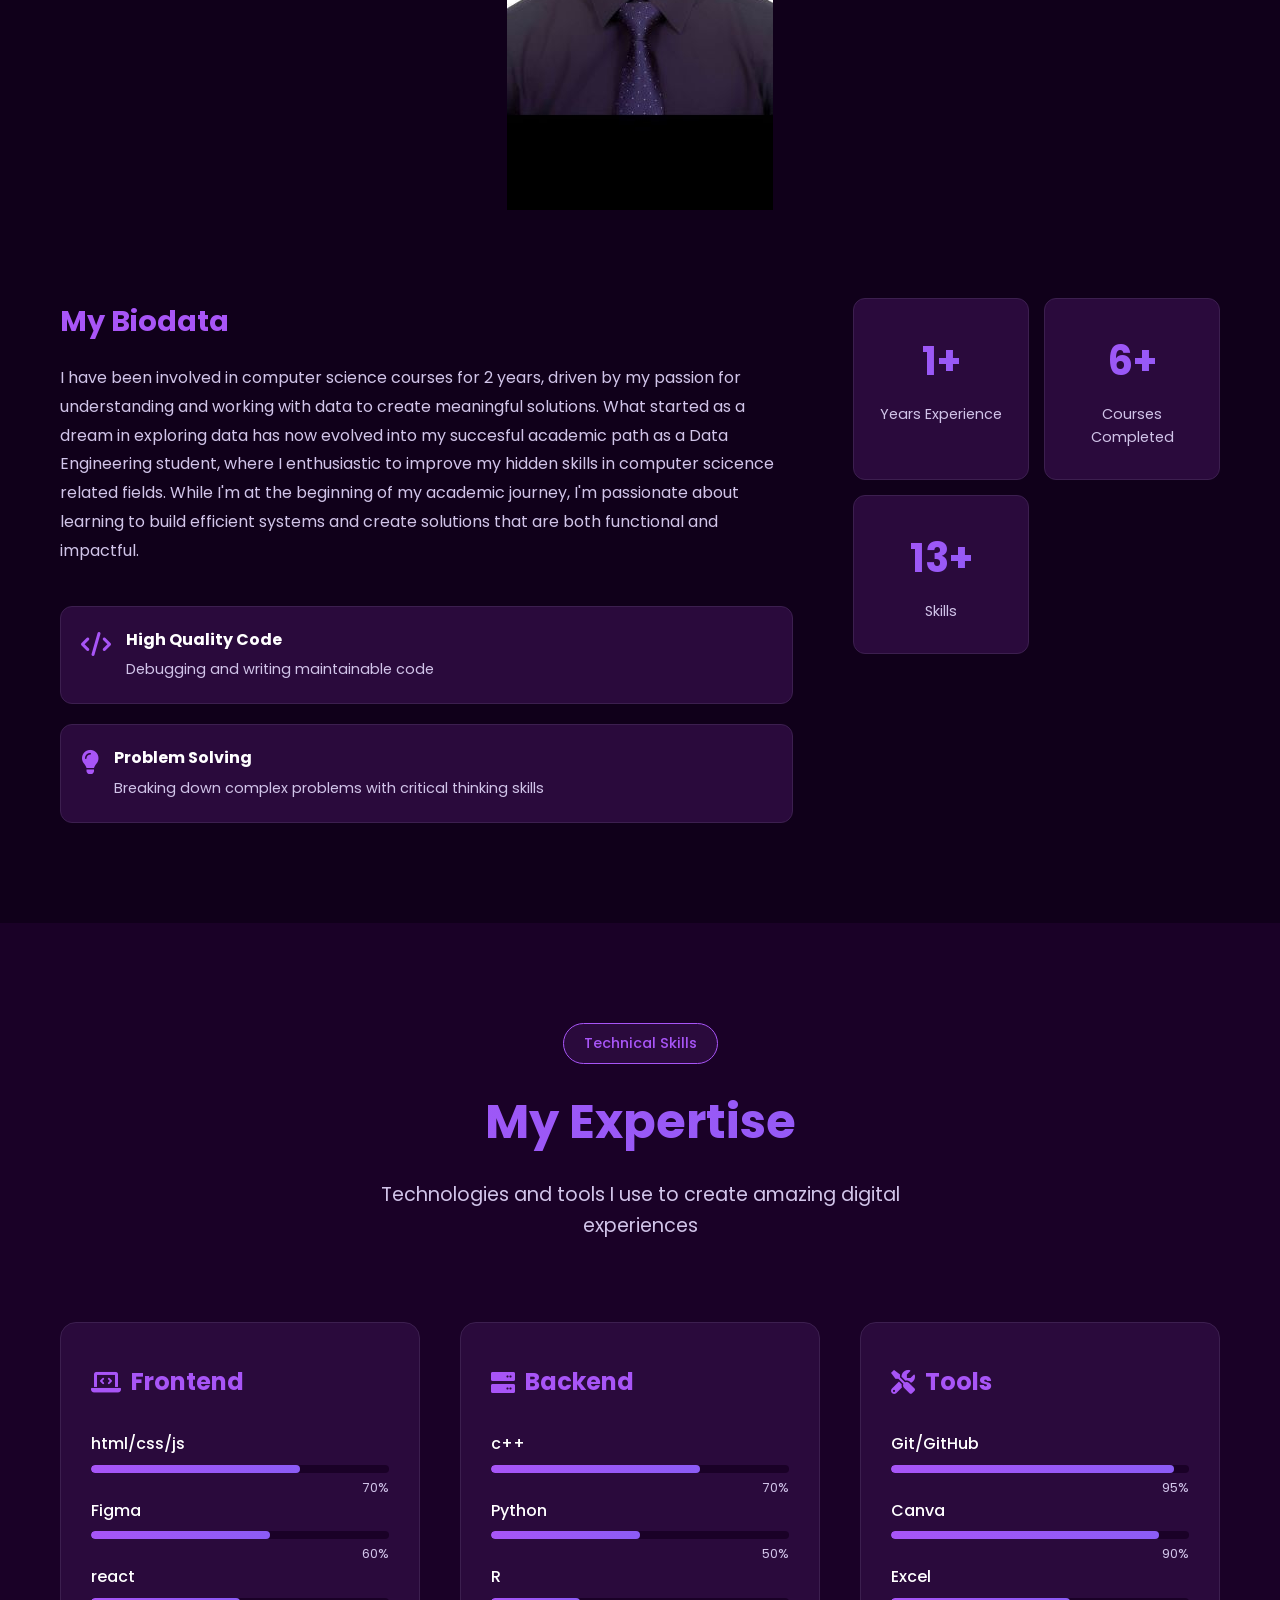
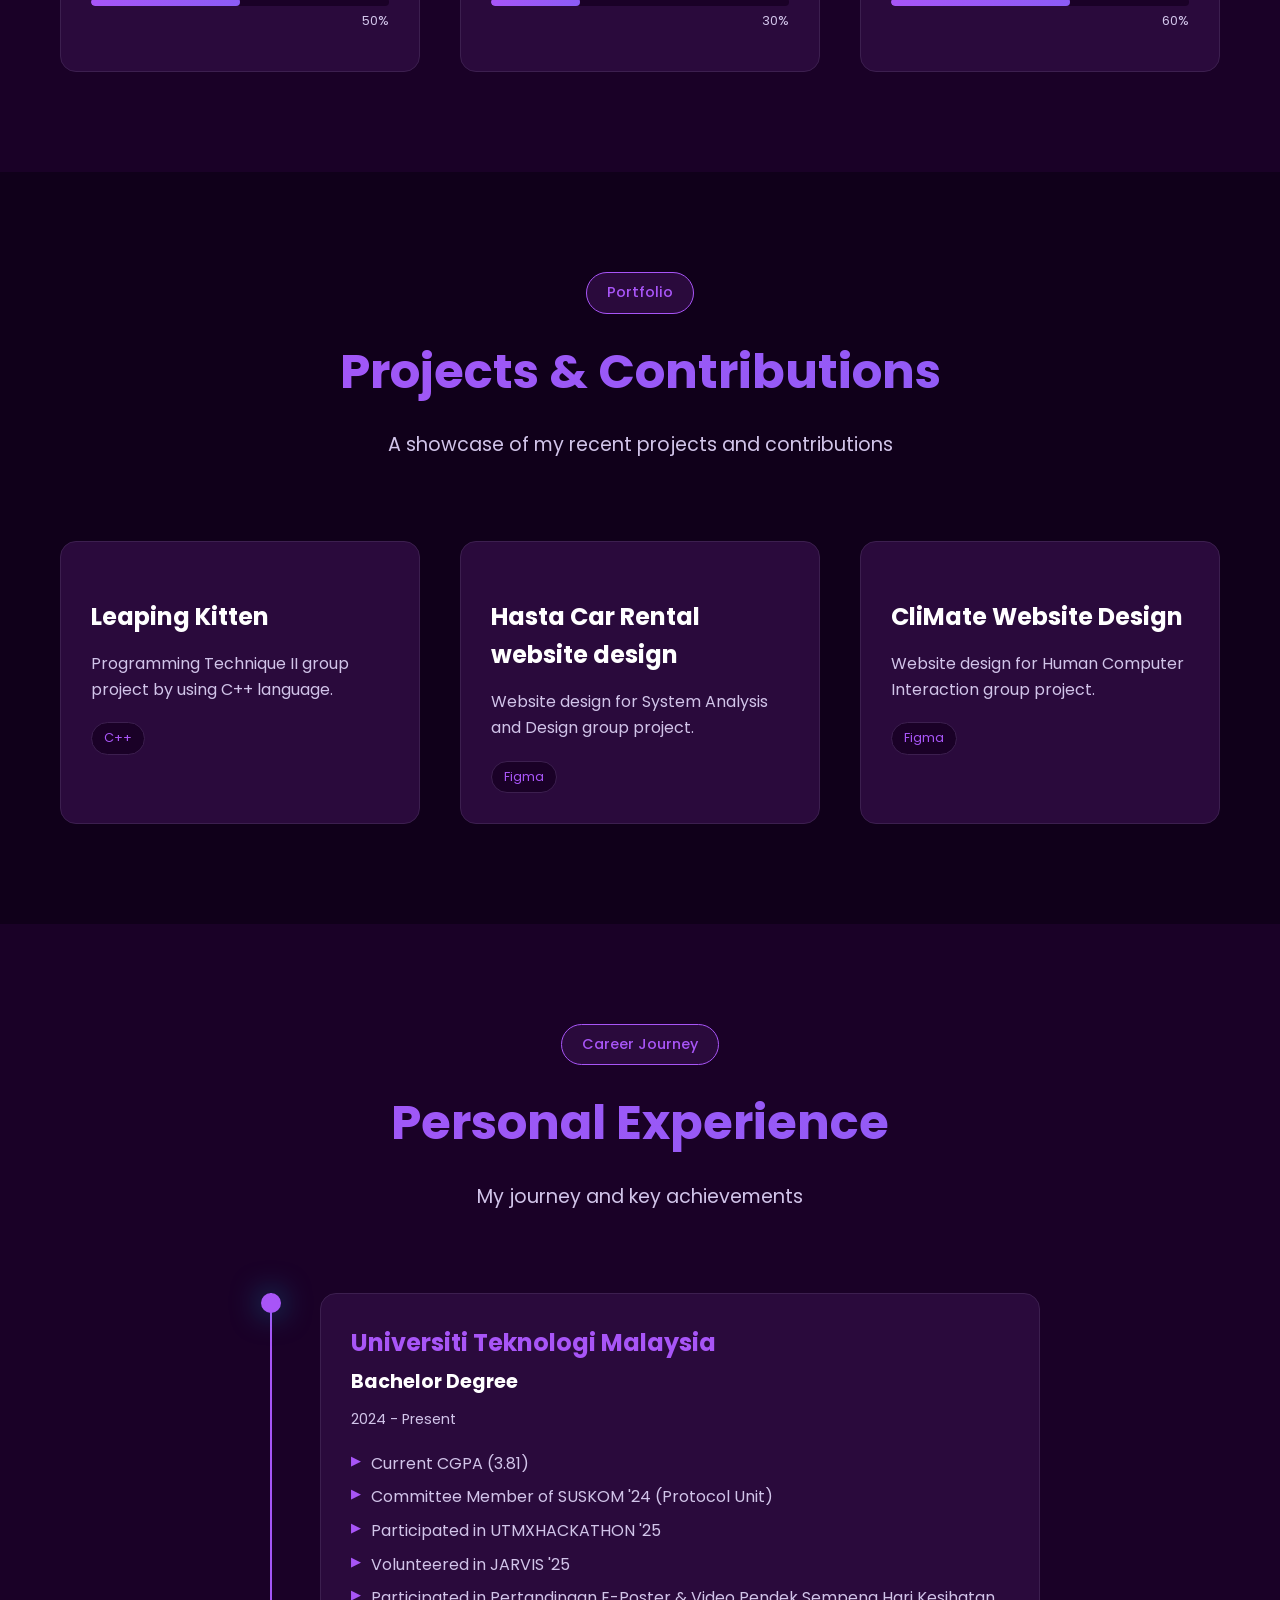
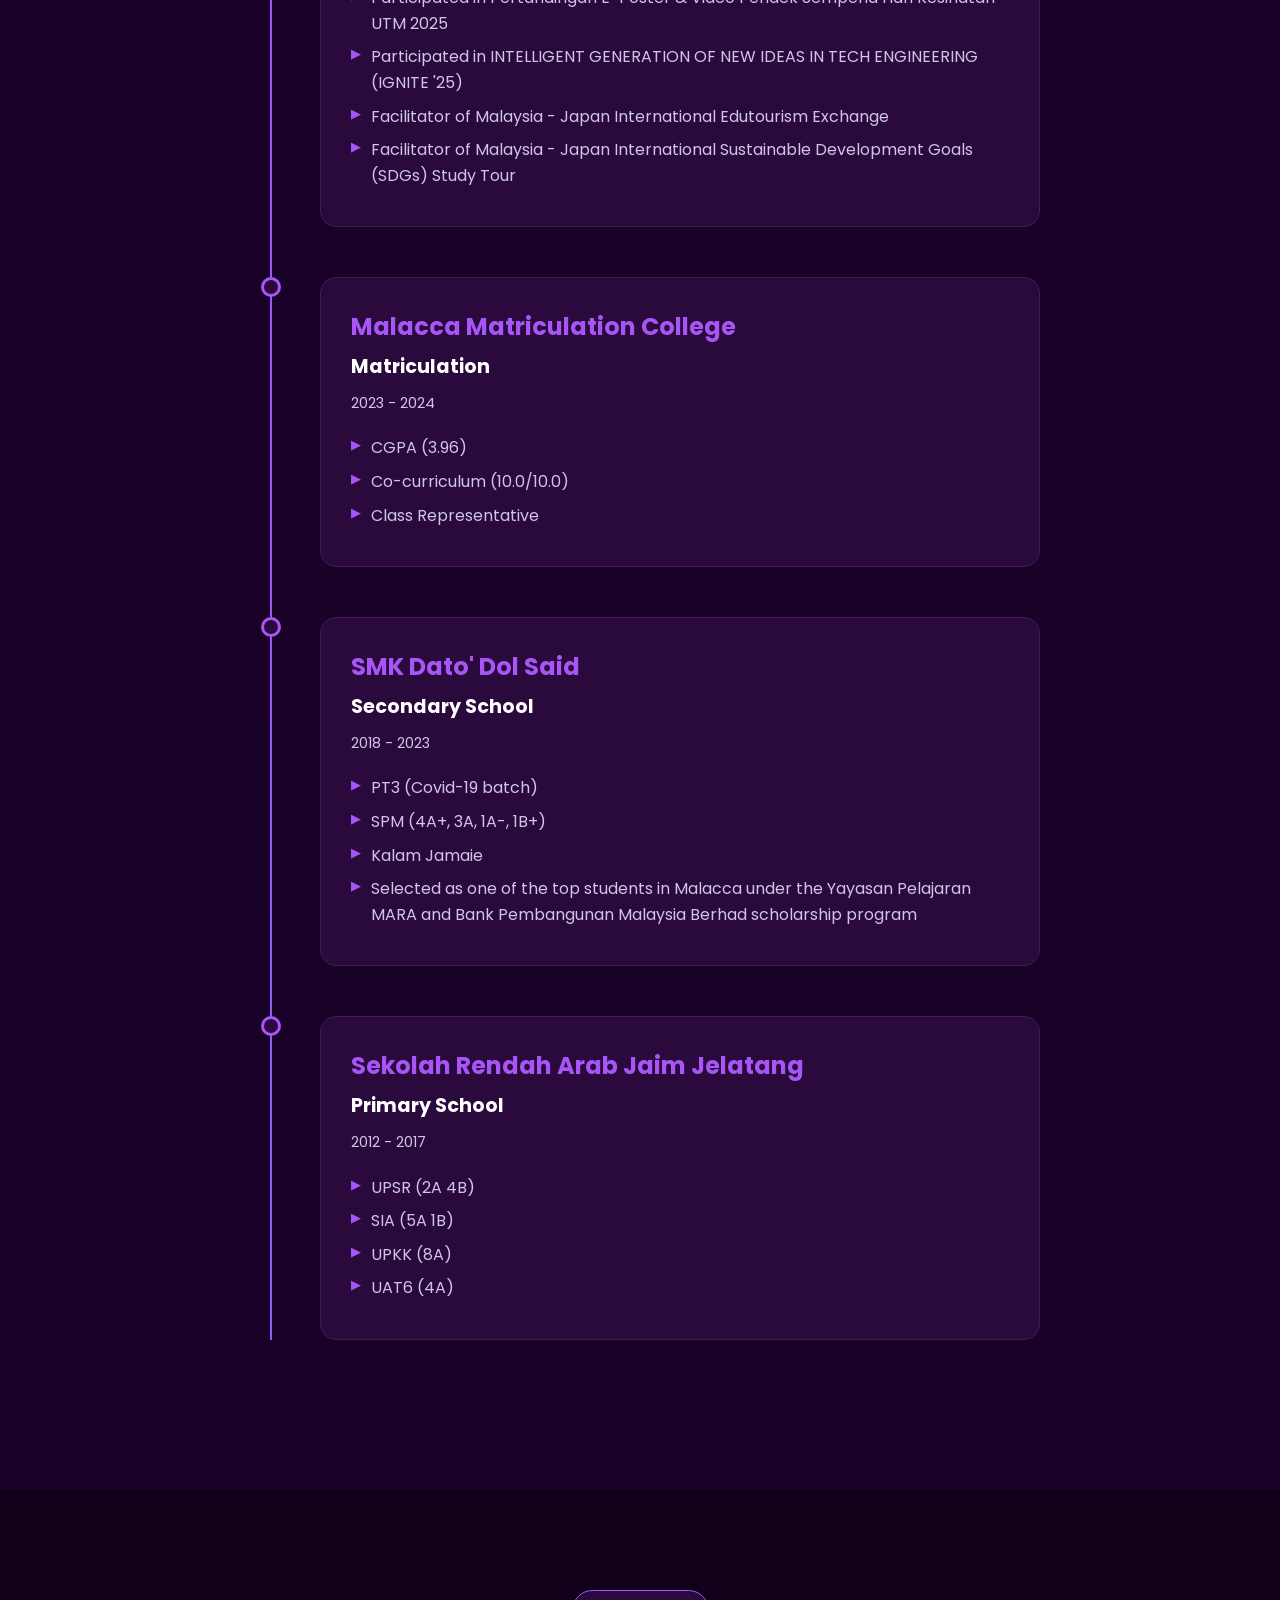
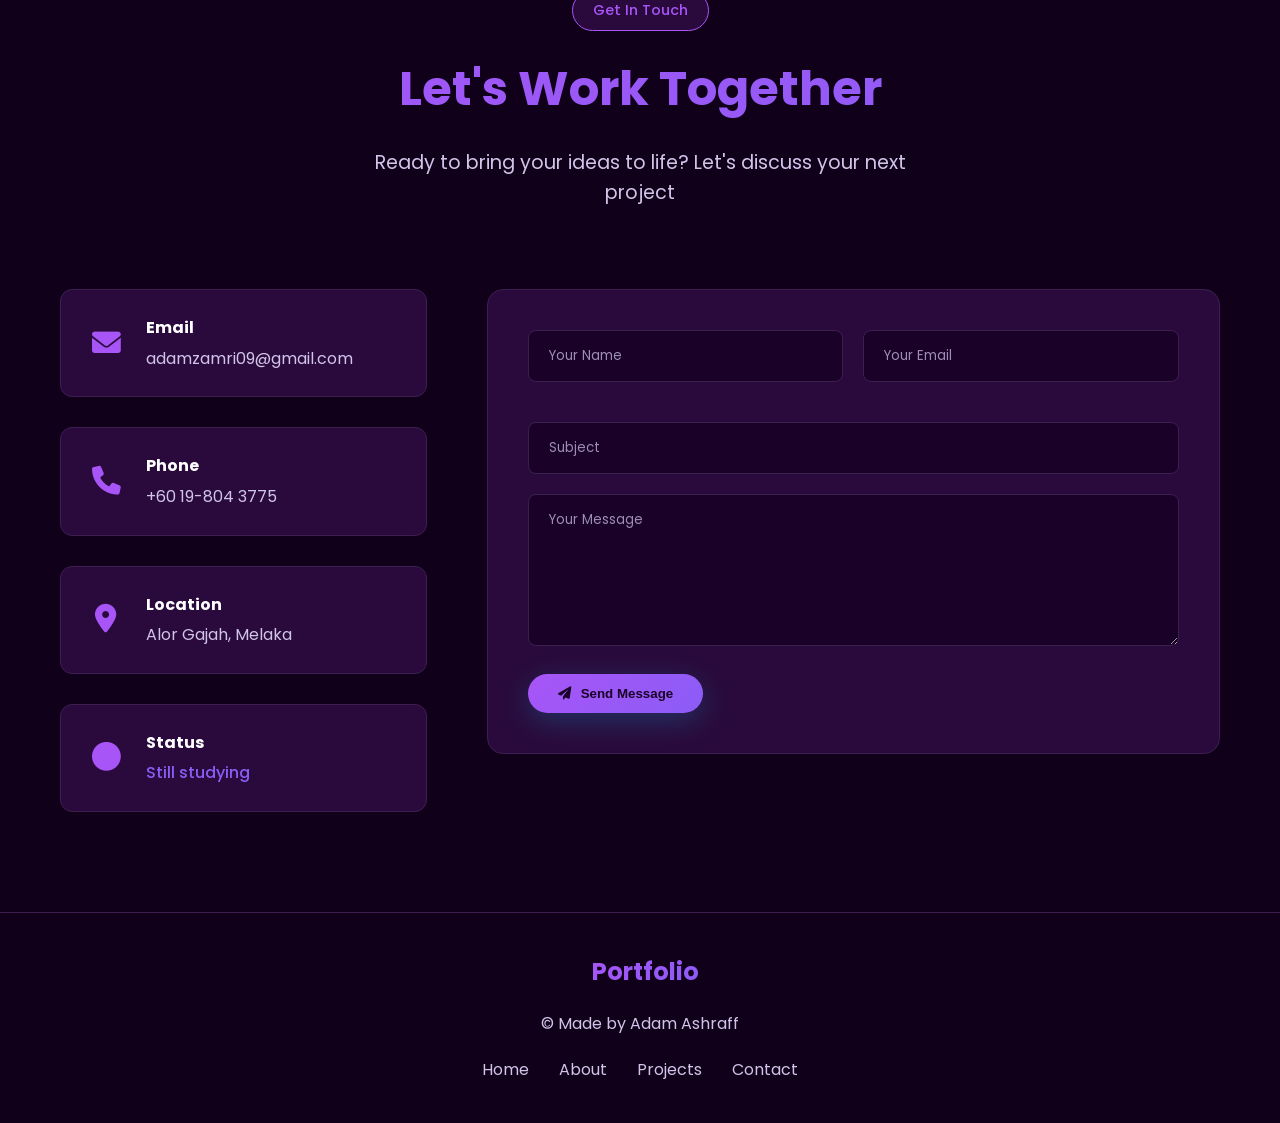
==== commit f89ca1a4: "Update index.html" ====
--- a/index.html
+++ b/index.html
@@ -333,77 +333,86 @@
 
     <!-- Experience Section -->
     <section id="experience" class="experience">
-        <div class="container">
-            <div class="section-header">
-                <span class="section-badge">Career Journey</span>
-                <h2 class="section-title">Personal Experience</h2>
-                <p class="section-description">
-                    My journey and key achievements
-                </p>
-            </div>
-            <div class="timeline">
-                <div class="timeline-item">
-                    <div class="timeline-dot active"></div>
-                    <div class="timeline-content">
-                        <h3>Universiti Teknologi Malaysia</h3>
-                        <h4>Bachelor Degree</h4>
-                        <span class="timeline-date">2024 - Present</span>
-                        <ul>
-                            <li>Current CGPA(3.81)</li>
-                            <li>Committee Member of SUSKOM '24 as Protocol Unit</li>
-                            <li>Participated in UTMXHACKATHON '25</li>
-                            <li>Volunteered in JARVIS '25</li>
-                            <li>Participated in Pertandingan E-Poster & Video Pendek Sempena Hari Kesihatan UTM 2025</li>
-                            <li>Participated in INTELLIGENT GENERATION OF NEW IDEAS IN TECH ENGINEERING (IGNITE '25)</li>
-                            <li>Facilitator of Malaysia - Japan International Edutourism Exchange</li>
-                            <li>Facilitator of Malaysia - Japan International Sustainable Development Goals(SDGs) Study Tour</li>
-                        </ul>
-                    </div>
-                </div>
-            </div>
-                <div class="timeline-item">
-                    <div class="timeline-dot"></div>
-                    <div class="timeline-content">
-                        <h3>Malacca Matriculation College</h3>
-                        <h4>Matriculation</h4>
-                        <span class="timeline-date">2023 - 2024</span>
-                        <ul>
-                            <li>CGPA(3.96)</li>
-                            <li>Co-curriculum(10.0/10.0)</li>
-                            <li>Class Representative</li>
-                        </ul>
-                    </div>
-                <div class="timeline-item">
-                    <div class="timeline-dot"></div>
-                    <div class="timeline-content">
-                        <h3>SMK Dato' Dol Said</h3>
-                        <h4>Secondary School</h4>
-                        <span class="timeline-date">2018 - 2023</span>
-                        <ul>
-                            <li>PT3(Covid-19 batch)</li>
-                            <li>SPM(4A+,3A,1A-,1B+)</li>
-                            <li>Kalam Jamaie</li>
-                            <li>Selected as one of the top students in Malacca under the Yayasan Pelajaran MARA and Bank Pembangunan Malaysia Berhad scholarship program</li>
-                        </ul>
-                    </div>
-                </div>
-                <div class="timeline-item">
-                    <div class="timeline-dot"></div>
-                    <div class="timeline-content">
-                        <h3>Sekolah Rendah Arab Jaim Jelatang</h3>
-                        <h4>Primary School</h4>
-                        <span class="timeline-date">2012 - 2017</span>
-                        <ul>
-                            <li>UPSR(2A4B)</li>
-                            <li>SIA(5A1B)</li>
-                            <li>UPKK(8A)</li>
-                            <li>UAT6(4A)</li>
-                        </ul>
-                    </div>
-                </div>
-            </div>
-        </div>
-    </section>
+  <div class="container">
+    <div class="section-header">
+      <span class="section-badge">Career Journey</span>
+      <h2 class="section-title">Personal Experience</h2>
+      <p class="section-description">
+        My journey and key achievements
+      </p>
+    </div>
+
+    <div class="timeline">
+      <!-- UTM -->
+      <div class="timeline-item">
+        <div class="timeline-dot active"></div>
+        <div class="timeline-content">
+          <h3>Universiti Teknologi Malaysia</h3>
+          <h4>Bachelor Degree</h4>
+          <span class="timeline-date">2024 - Present</span>
+          <ul>
+            <li>Current CGPA (3.81)</li>
+            <li>Committee Member of SUSKOM '24 (Protocol Unit)</li>
+            <li>Participated in UTMXHACKATHON '25</li>
+            <li>Volunteered in JARVIS '25</li>
+            <li>Participated in Pertandingan E-Poster & Video Pendek Sempena Hari Kesihatan UTM 2025</li>
+            <li>Participated in INTELLIGENT GENERATION OF NEW IDEAS IN TECH ENGINEERING (IGNITE '25)</li>
+            <li>Facilitator of Malaysia - Japan International Edutourism Exchange</li>
+            <li>Facilitator of Malaysia - Japan International Sustainable Development Goals (SDGs) Study Tour</li>
+          </ul>
+        </div>
+      </div>
+
+      <!-- Matriculation -->
+      <div class="timeline-item">
+        <div class="timeline-dot"></div>
+        <div class="timeline-content">
+          <h3>Malacca Matriculation College</h3>
+          <h4>Matriculation</h4>
+          <span class="timeline-date">2023 - 2024</span>
+          <ul>
+            <li>CGPA (3.96)</li>
+            <li>Co-curriculum (10.0/10.0)</li>
+            <li>Class Representative</li>
+          </ul>
+        </div>
+      </div>
+
+      <!-- Secondary School -->
+      <div class="timeline-item">
+        <div class="timeline-dot"></div>
+        <div class="timeline-content">
+          <h3>SMK Dato' Dol Said</h3>
+          <h4>Secondary School</h4>
+          <span class="timeline-date">2018 - 2023</span>
+          <ul>
+            <li>PT3 (Covid-19 batch)</li>
+            <li>SPM (4A+, 3A, 1A-, 1B+)</li>
+            <li>Kalam Jamaie</li>
+            <li>Selected as one of the top students in Malacca under the Yayasan Pelajaran MARA and Bank Pembangunan Malaysia Berhad scholarship program</li>
+          </ul>
+        </div>
+      </div>
+
+      <!-- Primary School -->
+      <div class="timeline-item">
+        <div class="timeline-dot"></div>
+        <div class="timeline-content">
+          <h3>Sekolah Rendah Arab Jaim Jelatang</h3>
+          <h4>Primary School</h4>
+          <span class="timeline-date">2012 - 2017</span>
+          <ul>
+            <li>UPSR (2A 4B)</li>
+            <li>SIA (5A 1B)</li>
+            <li>UPKK (8A)</li>
+            <li>UAT6 (4A)</li>
+          </ul>
+        </div>
+      </div>
+    </div>
+  </div>
+</section>
+
 
     <!-- Contact Section -->
     <section id="contact" class="contact">
@@ -501,3 +510,4 @@
 
 
 
+
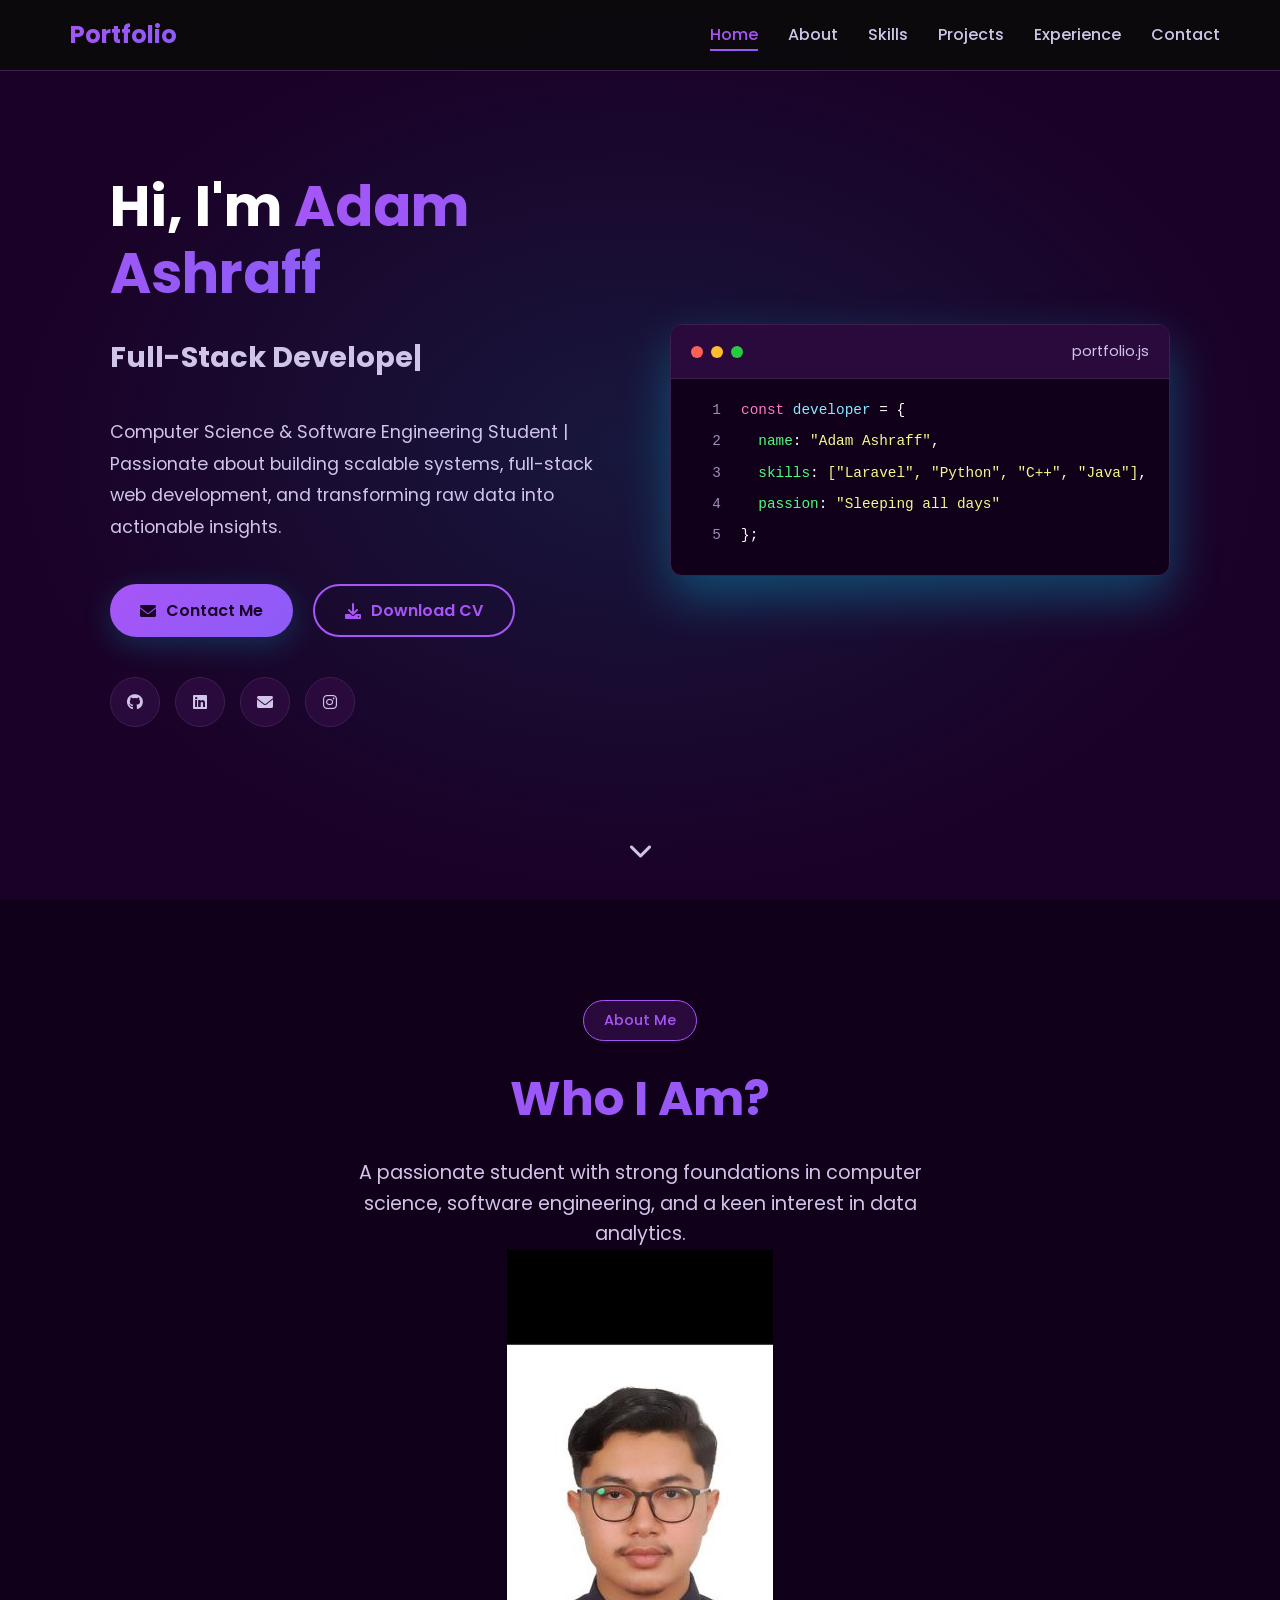
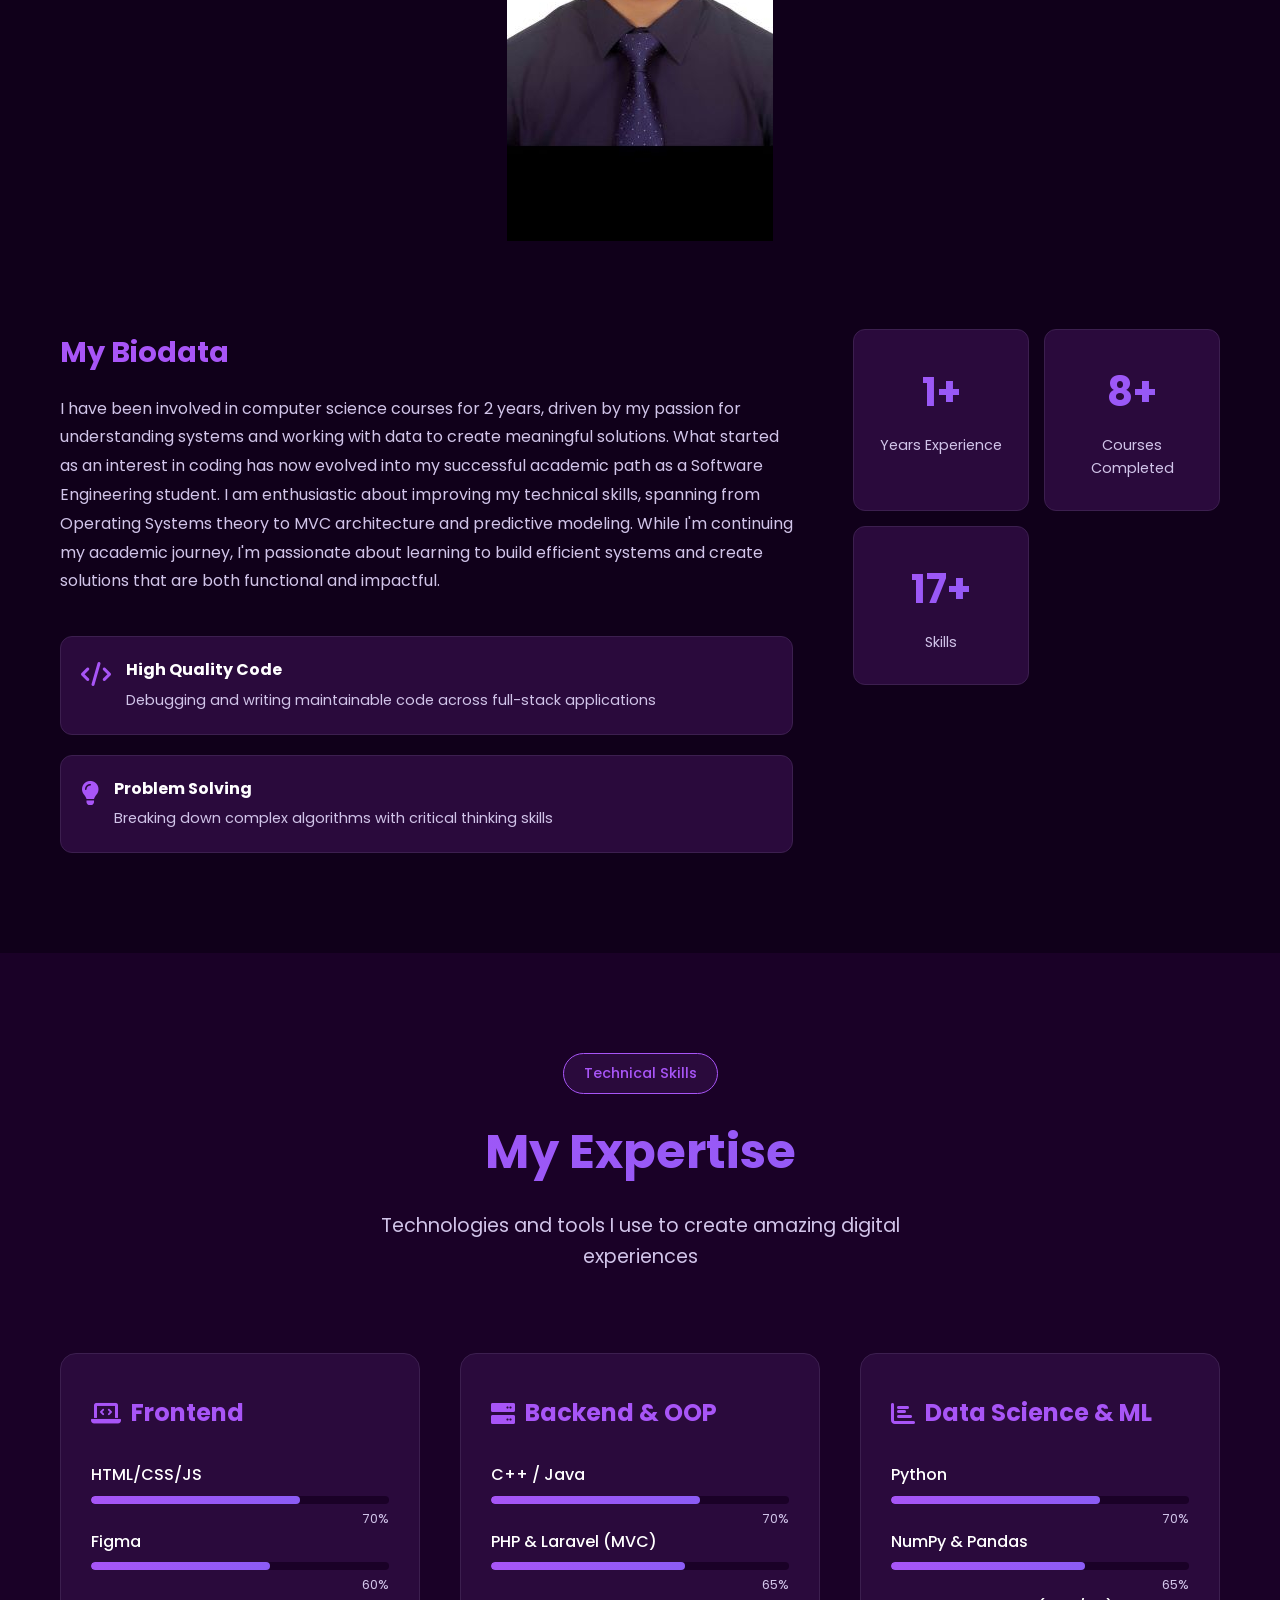
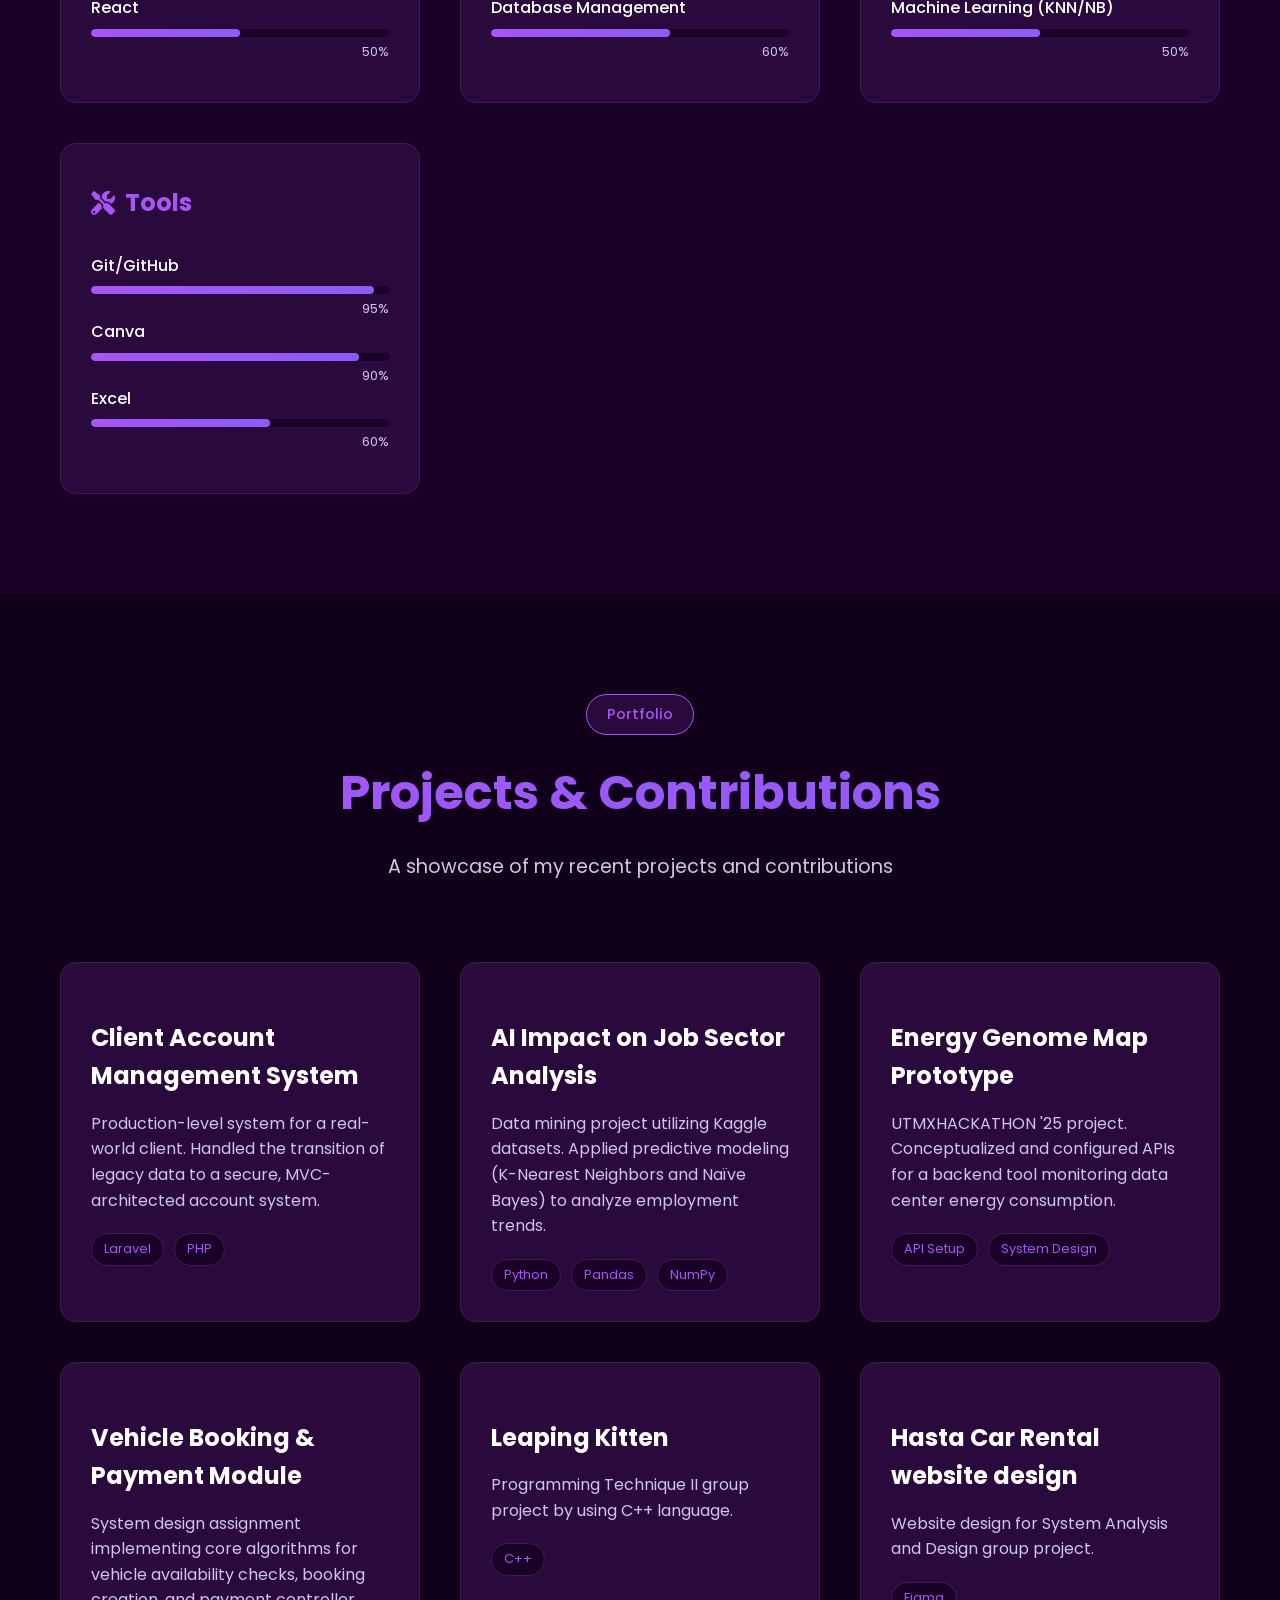
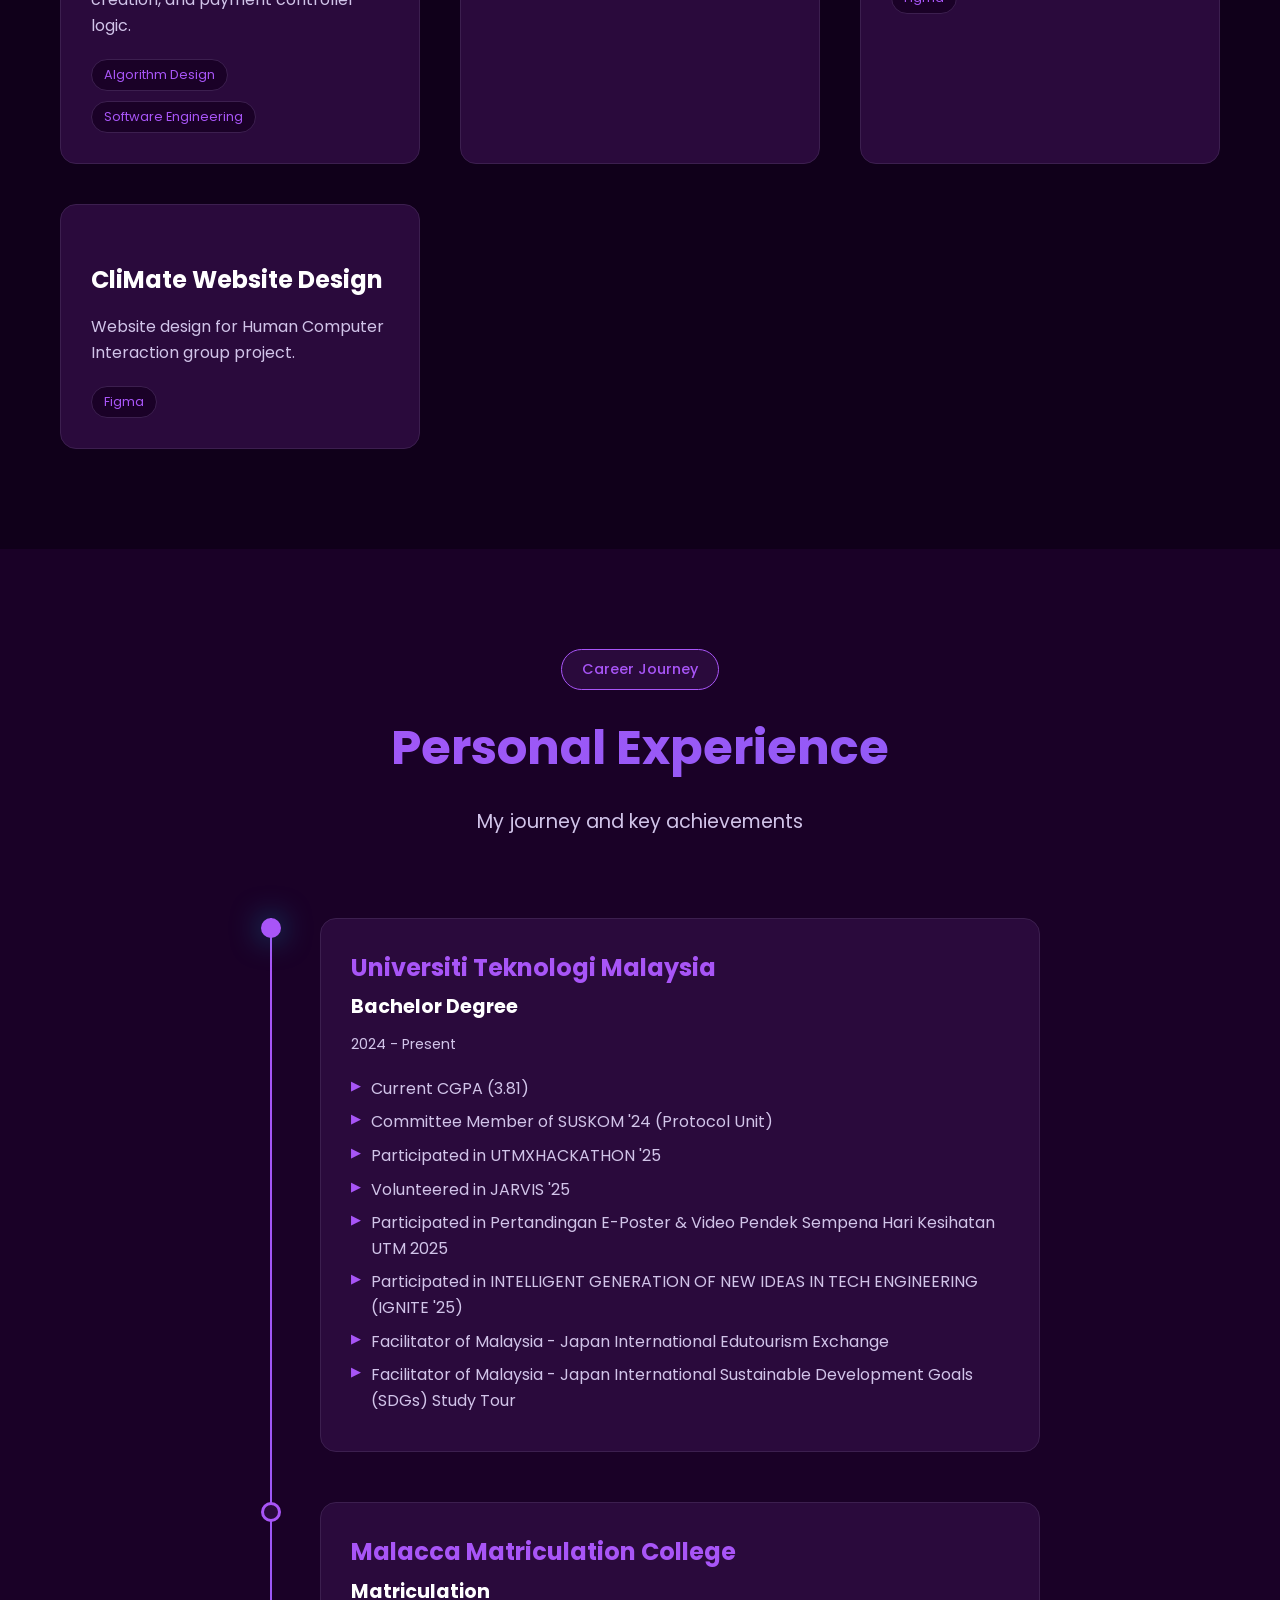
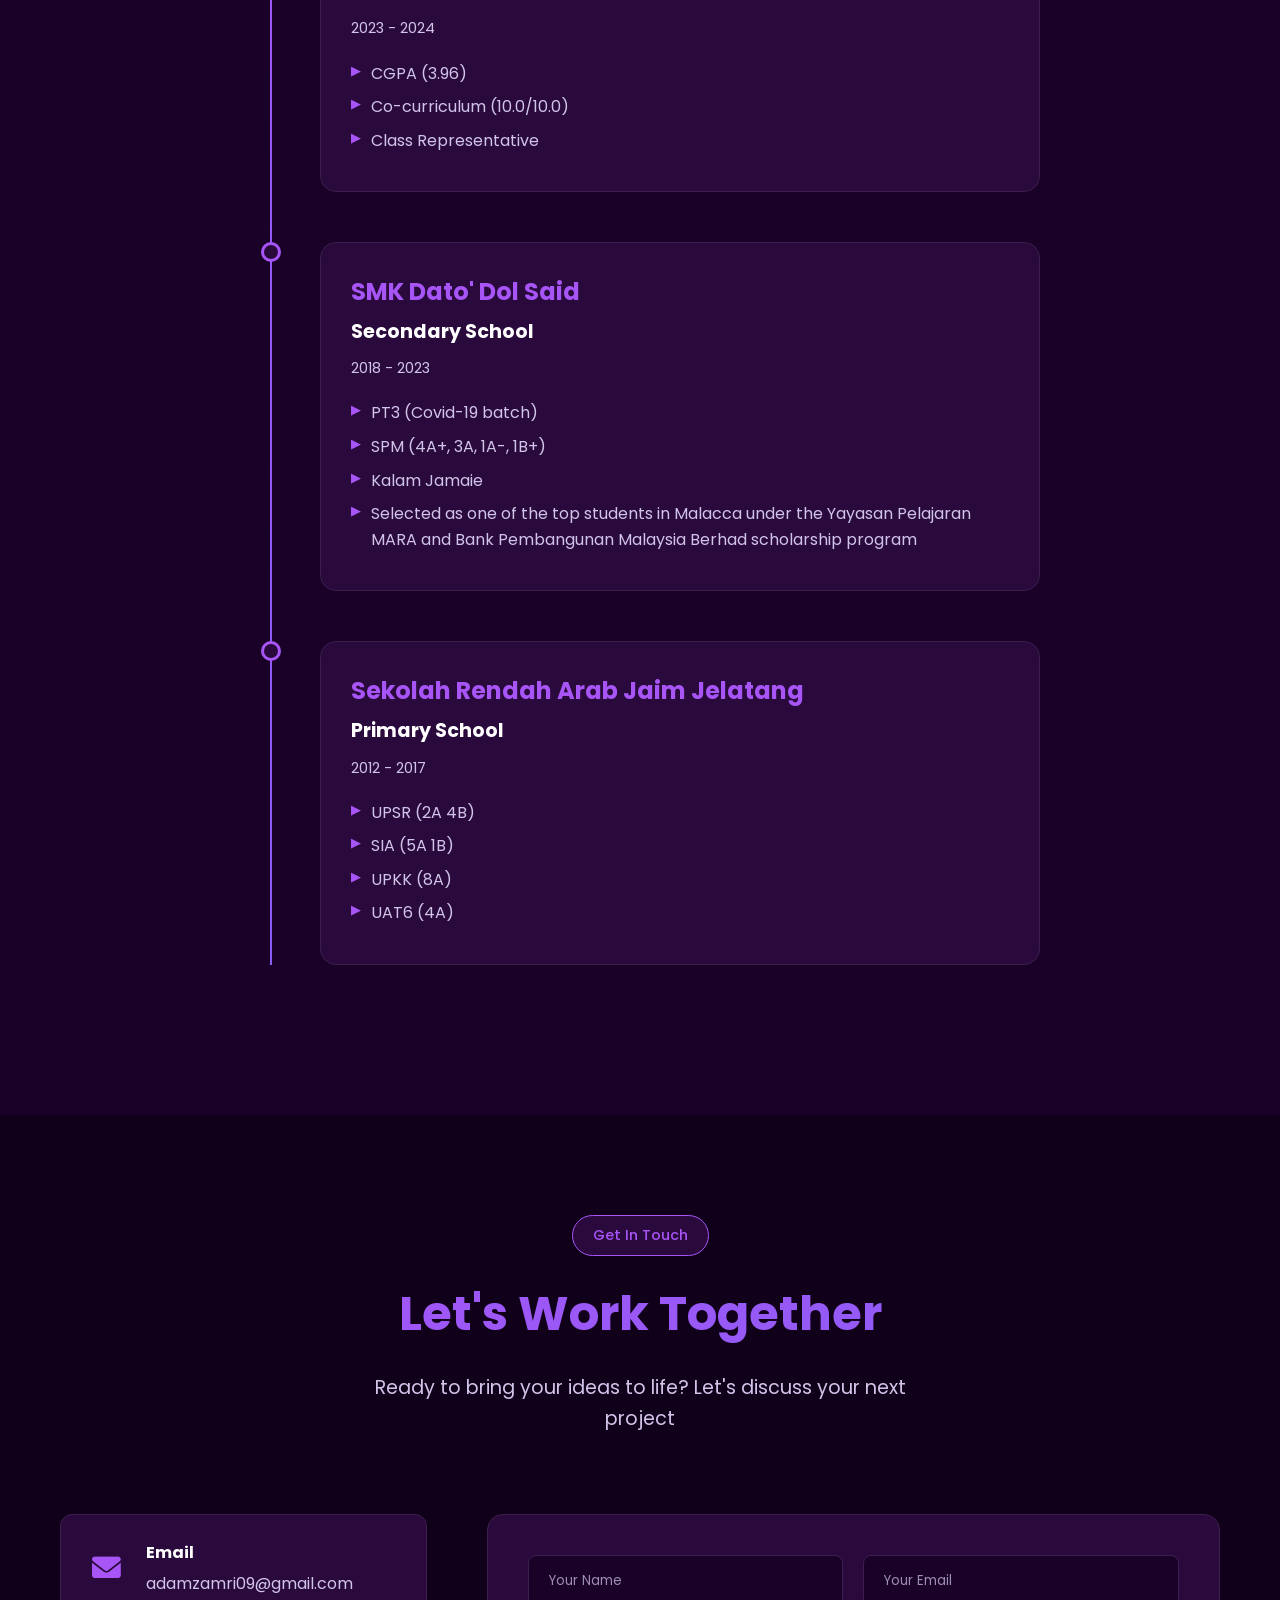
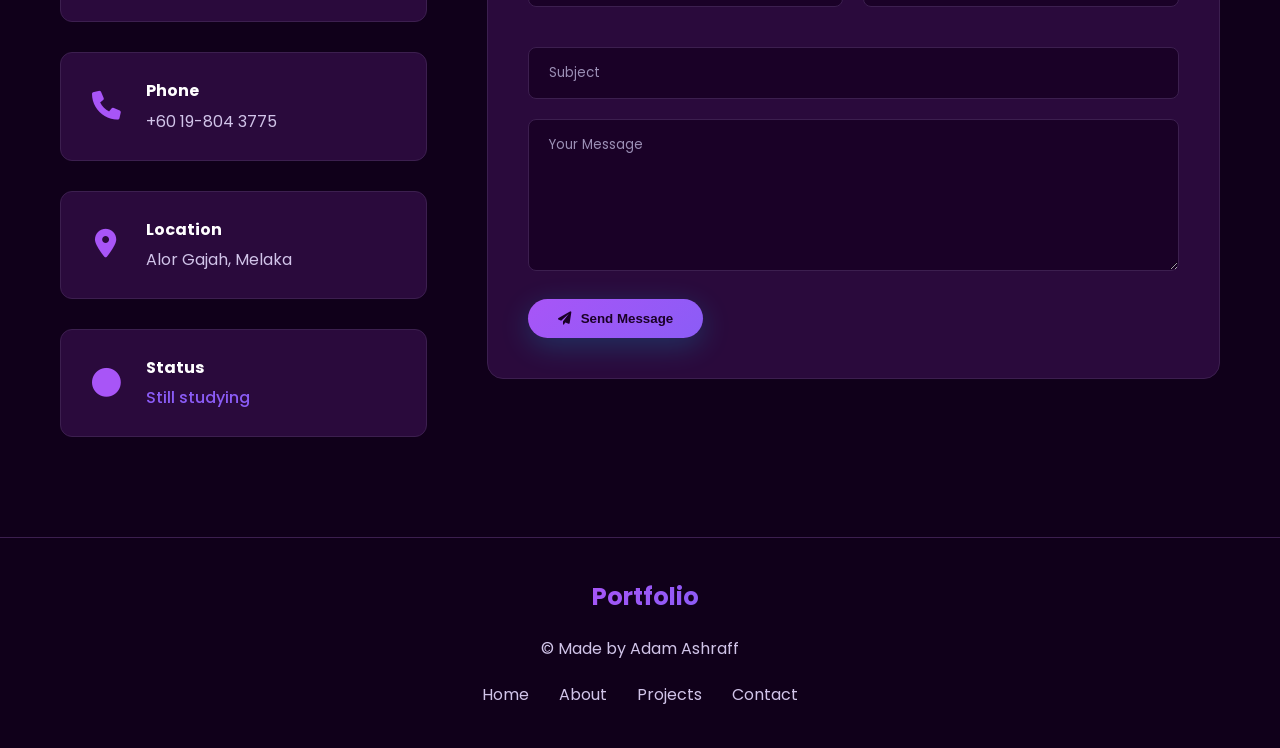
==== commit eb5f5ac5: "feat: integrate formspree for contact form" ====
--- a/index.html
+++ b/index.html
@@ -3,7 +3,7 @@
 <head>
     <meta charset="UTF-8">
     <meta name="viewport" content="width=device-width, initial-scale=1.0">
-    <title>Adam Ashraff - Data Engineering Student</title>
+    <title>Adam Ashraff - Computer Science & Software Engineering Student</title>
     <link rel="stylesheet" href="style.css">
     <link href="https://cdnjs.cloudflare.com/ajax/libs/font-awesome/6.0.0/css/all.min.css" rel="stylesheet">
     <link href="https://fonts.googleapis.com/css2?family=Poppins:wght@300;400;500;600;700&display=swap" rel="stylesheet">
@@ -43,8 +43,8 @@
                     <span id="typed-text"></span><span class="cursor">|</span>
                 </h2>
                 <p class="hero-description">
-                    Aspiring Data Engineer | Passionate about building scalable data solutions
-                    and transforming raw data into actionable insights.
+                    Computer Science & Software Engineering Student | Passionate about building scalable systems, 
+                    full-stack web development, and transforming raw data into actionable insights.
                 </p>
                 <div class="hero-buttons">
                     <a href="#contact" class="btn btn-primary">
@@ -77,28 +77,28 @@
                             <span class="line-number">1</span>
                             <span class="code-text">
                                 <span class="keyword">const</span> 
-                                <span class="variable">dataEngineer</span> = {
+                                <span class="variable">developer</span> = {
                             </span>
                         </div>
                         <div class="code-line">
                             <span class="line-number">2</span>
                             <span class="code-text">
                                 &nbsp;&nbsp;<span class="property">name</span>: 
-                                <span class="string">Adam Ashraff</span>,
+                                <span class="string">"Adam Ashraff"</span>,
                             </span>
                         </div>
                         <div class="code-line">
                             <span class="line-number">3</span>
                             <span class="code-text">
                                 &nbsp;&nbsp;<span class="property">skills</span>: 
-                                <span class="string">C++, Web programming</span>,
+                                <span class="string">["Laravel", "Python", "C++", "Java"]</span>,
                             </span>
                         </div>
                         <div class="code-line">
                             <span class="line-number">4</span>
                             <span class="code-text">
                                 &nbsp;&nbsp;<span class="property">passion</span>: 
-                                <span class="string">Sleeping all days</span>
+                                <span class="string">"Sleeping all days"</span>
                             </span>
                         </div>
                         <div class="code-line">
@@ -121,7 +121,7 @@
                 <span class="section-badge">About Me</span>
                 <h2 class="section-title">Who I Am?</h2>
                 <p class="section-description">
-                    A passionate student with intermediate skills in computer science and a keen interest in data engineering.
+                    A passionate student with strong foundations in computer science, software engineering, and a keen interest in data analytics.
                 </p>
                 <img src="ADAM1.jpg" alt="Adam Ashraff">
             </div>
@@ -130,10 +130,11 @@
                     <h3>My Biodata</h3>
                     <p>
                         I have been involved in computer science courses for 2 years, driven by my passion
-                        for understanding and working with data to create meaningful solutions. What started 
-                        as a dream in exploring data has now evolved into my succesful academic path as a Data Engineering
-                        student, where I enthusiastic to improve my hidden skills in computer scicence related fields.
-                        While I'm at the beginning of my academic journey, I'm passionate about learning
+                        for understanding systems and working with data to create meaningful solutions. What started 
+                        as an interest in coding has now evolved into my successful academic path as a Software Engineering
+                        student. I am enthusiastic about improving my technical skills, spanning from Operating Systems theory 
+                        to MVC architecture and predictive modeling.
+                        While I'm continuing my academic journey, I'm passionate about learning
                         to build efficient systems and create solutions that are both functional and impactful.
                     </p>
                     <div class="highlights">
@@ -141,14 +142,14 @@
                             <i class="fas fa-code"></i>
                             <div>
                                 <h4>High Quality Code</h4>
-                                <p>Debugging and writing maintainable code</p>
+                                <p>Debugging and writing maintainable code across full-stack applications</p>
                             </div>
                         </div>
                         <div class="highlight-item">
                             <i class="fas fa-lightbulb"></i>
                             <div>
                                 <h4>Problem Solving</h4>
-                                <p>Breaking down complex problems with critical thinking skills</p>
+                                <p>Breaking down complex algorithms with critical thinking skills</p>
                             </div>
                         </div>
                     </div>
@@ -186,7 +187,7 @@
                     <h3><i class="fas fa-laptop-code"></i> Frontend</h3>
                     <div class="skill-list">
                         <div class="skill-item">
-                            <span>html/css/js</span>
+                            <span>HTML/CSS/JS</span>
                             <div class="skill-bar">
                                 <div class="skill-progress" style="width: 70%"></div>
                             </div>
@@ -200,7 +201,7 @@
                             <span class="skill-percent">60%</span>
                         </div>
                         <div class="skill-item">
-                            <span>react</span>
+                            <span>React</span>
                             <div class="skill-bar">
                                 <div class="skill-progress" style="width: 50%"></div>
                             </div>
@@ -208,32 +209,61 @@
                         </div>
                     </div>
                 </div>
+                
                 <div class="skill-category">
-                    <h3><i class="fas fa-server"></i> Backend</h3>
+                    <h3><i class="fas fa-server"></i> Backend & OOP</h3>
                     <div class="skill-list">
                         <div class="skill-item">
-                            <span>c++</span>
+                            <span>C++ / Java</span>
                             <div class="skill-bar">
                                 <div class="skill-progress" style="width: 70%"></div>
                             </div>
                             <span class="skill-percent">70%</span>
                         </div>
                         <div class="skill-item">
+                            <span>PHP & Laravel (MVC)</span>
+                            <div class="skill-bar">
+                                <div class="skill-progress" style="width: 65%"></div>
+                            </div>
+                            <span class="skill-percent">65%</span>
+                        </div>
+                        <div class="skill-item">
+                            <span>Database Management</span>
+                            <div class="skill-bar">
+                                <div class="skill-progress" style="width: 60%"></div>
+                            </div>
+                            <span class="skill-percent">60%</span>
+                        </div>
+                    </div>
+                </div>
+
+                <div class="skill-category">
+                    <h3><i class="fas fa-chart-bar"></i> Data Science & ML</h3>
+                    <div class="skill-list">
+                        <div class="skill-item">
                             <span>Python</span>
                             <div class="skill-bar">
+                                <div class="skill-progress" style="width: 70%"></div>
+                            </div>
+                            <span class="skill-percent">70%</span>
+                        </div>
+                        <div class="skill-item">
+                            <span>NumPy & Pandas</span>
+                            <div class="skill-bar">
+                                <div class="skill-progress" style="width: 65%"></div>
+                            </div>
+                            <span class="skill-percent">65%</span>
+                        </div>
+                        <div class="skill-item">
+                            <span>Machine Learning (KNN/NB)</span>
+                            <div class="skill-bar">
                                 <div class="skill-progress" style="width: 50%"></div>
                             </div>
                             <span class="skill-percent">50%</span>
                         </div>
-                        <div class="skill-item">
-                            <span>R</span>
-                            <div class="skill-bar">
-                                <div class="skill-progress" style="width: 30%"></div>
-                            </div>
-                            <span class="skill-percent">30%</span>
-                        </div>
-                    </div>
-                </div>
+                    </div>
+                </div>
+
                 <div class="skill-category">
                     <h3><i class="fas fa-tools"></i> Tools</h3>
                     <div class="skill-list">
@@ -275,6 +305,85 @@
                 </p>
             </div>
             <div class="projects-grid">
+                
+                <!-- Project: Client Account System -->
+                <div class="project-card">
+                    <div class="project-image">
+                        <img src="https://images.unsplash.com/photo-1555066931-4365d14bab8c?w=400&h=250&fit=crop" alt="Code Terminal">
+                        <div class="project-overlay">
+                            <a href="#" class="project-link"><i class="fas fa-external-link-alt"></i></a>
+                            <a href="#" class="project-link"><i class="fab fa-github"></i></a>
+                        </div>
+                    </div>
+                    <div class="project-content">
+                        <h3>Client Account Management System</h3>
+                        <p>Production-level system for a real-world client. Handled the transition of legacy data to a secure, MVC-architected account system.</p>
+                        <div class="project-tech">
+                            <span>Laravel</span>
+                            <span>PHP</span>
+                        </div>
+                    </div>
+                </div>
+
+                <!-- Project: AI Impact Analysis -->
+                <div class="project-card">
+                    <div class="project-image">
+                        <img src="https://images.unsplash.com/photo-1551288049-bebda4e38f71?w=400&h=250&fit=crop" alt="Data Analytics">
+                        <div class="project-overlay">
+                            <a href="#" class="project-link"><i class="fas fa-external-link-alt"></i></a>
+                            <a href="#" class="project-link"><i class="fab fa-github"></i></a>
+                        </div>
+                    </div>
+                    <div class="project-content">
+                        <h3>AI Impact on Job Sector Analysis</h3>
+                        <p>Data mining project utilizing Kaggle datasets. Applied predictive modeling (K-Nearest Neighbors and Naïve Bayes) to analyze employment trends.</p>
+                        <div class="project-tech">
+                            <span>Python</span>
+                            <span>Pandas</span>
+                            <span>NumPy</span>
+                        </div>
+                    </div>
+                </div>
+
+                <!-- Project: Energy Genome Map -->
+                <div class="project-card">
+                    <div class="project-image">
+                        <img src="https://images.unsplash.com/photo-1518770660439-4636190af475?w=400&h=250&fit=crop" alt="Circuit Board">
+                        <div class="project-overlay">
+                            <a href="#" class="project-link"><i class="fas fa-external-link-alt"></i></a>
+                            <a href="#" class="project-link"><i class="fab fa-github"></i></a>
+                        </div>
+                    </div>
+                    <div class="project-content">
+                        <h3>Energy Genome Map Prototype</h3>
+                        <p>UTMXHACKATHON '25 project. Conceptualized and configured APIs for a backend tool monitoring data center energy consumption.</p>
+                        <div class="project-tech">
+                            <span>API Setup</span>
+                            <span>System Design</span>
+                        </div>
+                    </div>
+                </div>
+
+                <!-- Project: Vehicle Booking Module -->
+                <div class="project-card">
+                    <div class="project-image">
+                        <img src="https://images.unsplash.com/photo-1449965408869-eaa3f722e40d?w=400&h=250&fit=crop" alt="Vehicle">
+                        <div class="project-overlay">
+                            <a href="#" class="project-link"><i class="fas fa-external-link-alt"></i></a>
+                            <a href="#" class="project-link"><i class="fab fa-github"></i></a>
+                        </div>
+                    </div>
+                    <div class="project-content">
+                        <h3>Vehicle Booking & Payment Module</h3>
+                        <p>System design assignment implementing core algorithms for vehicle availability checks, booking creation, and payment controller logic.</p>
+                        <div class="project-tech">
+                            <span>Algorithm Design</span>
+                            <span>Software Engineering</span>
+                        </div>
+                    </div>
+                </div>
+
+                <!-- Original Project: Leaping Kitten -->
                 <div class="project-card">
                     <div class="project-image">
                         <img src="https://www.warrenphotographic.co.uk/photography/bigs/25291-Ginger-kitten-leaping-with-arms-outstretched-white-background.jpg" 
@@ -293,6 +402,8 @@
                         </div>
                     </div>
                 </div>
+
+                <!-- Original Project: Hasta Car Rental -->
                 <div class="project-card">
                     <div class="project-image">
                         <img src="https://blogger.googleusercontent.com/img/b/R29vZ2xl/AVvXsEhqmGx-S4Fqw8RdrUCkQcXzGlcich_aHnn27DRb6Bm2BTpwQkwt-VkRaKQTyxvmQUvHAuLHKhfWHs36IHc_DG061Q87obcdGENegibQORWtLxb6Ef7zsSP99amKMCMCVSmQCB60qKEAe3g/s400/hasta.jpeg" 
@@ -311,6 +422,8 @@
                         </div>
                     </div>
                 </div>
+
+                <!-- Original Project: CliMate -->
                 <div class="project-card">
                     <div class="project-image">
                         <img src="https://images.unsplash.com/photo-1560518883-ce09059eeffa?w=400&h=250&fit=crop" alt="Real Estate">
@@ -327,6 +440,7 @@
                         </div>
                     </div>
                 </div>
+
             </div>
         </div>
     </section>
@@ -413,7 +527,6 @@
   </div>
 </section>
 
-
     <!-- Contact Section -->
     <section id="contact" class="contact">
         <div class="container">
@@ -455,7 +568,7 @@
                         </div>
                     </div>
                 </div>
-                <form class="contact-form" id="contact-form">
+                <form class="contact-form" id="contact-form" action="https://formspree.io/f/xjgnlwgd">
                     <div class="form-row">
                         <div class="form-group">
                             <input type="text" name="name" placeholder="Your Name" required>
@@ -500,14 +613,4 @@
 
     <script src="script.js"></script>
 </body>
-
-</html>
-
-
-
-
-
-
-
-
-
+</html>
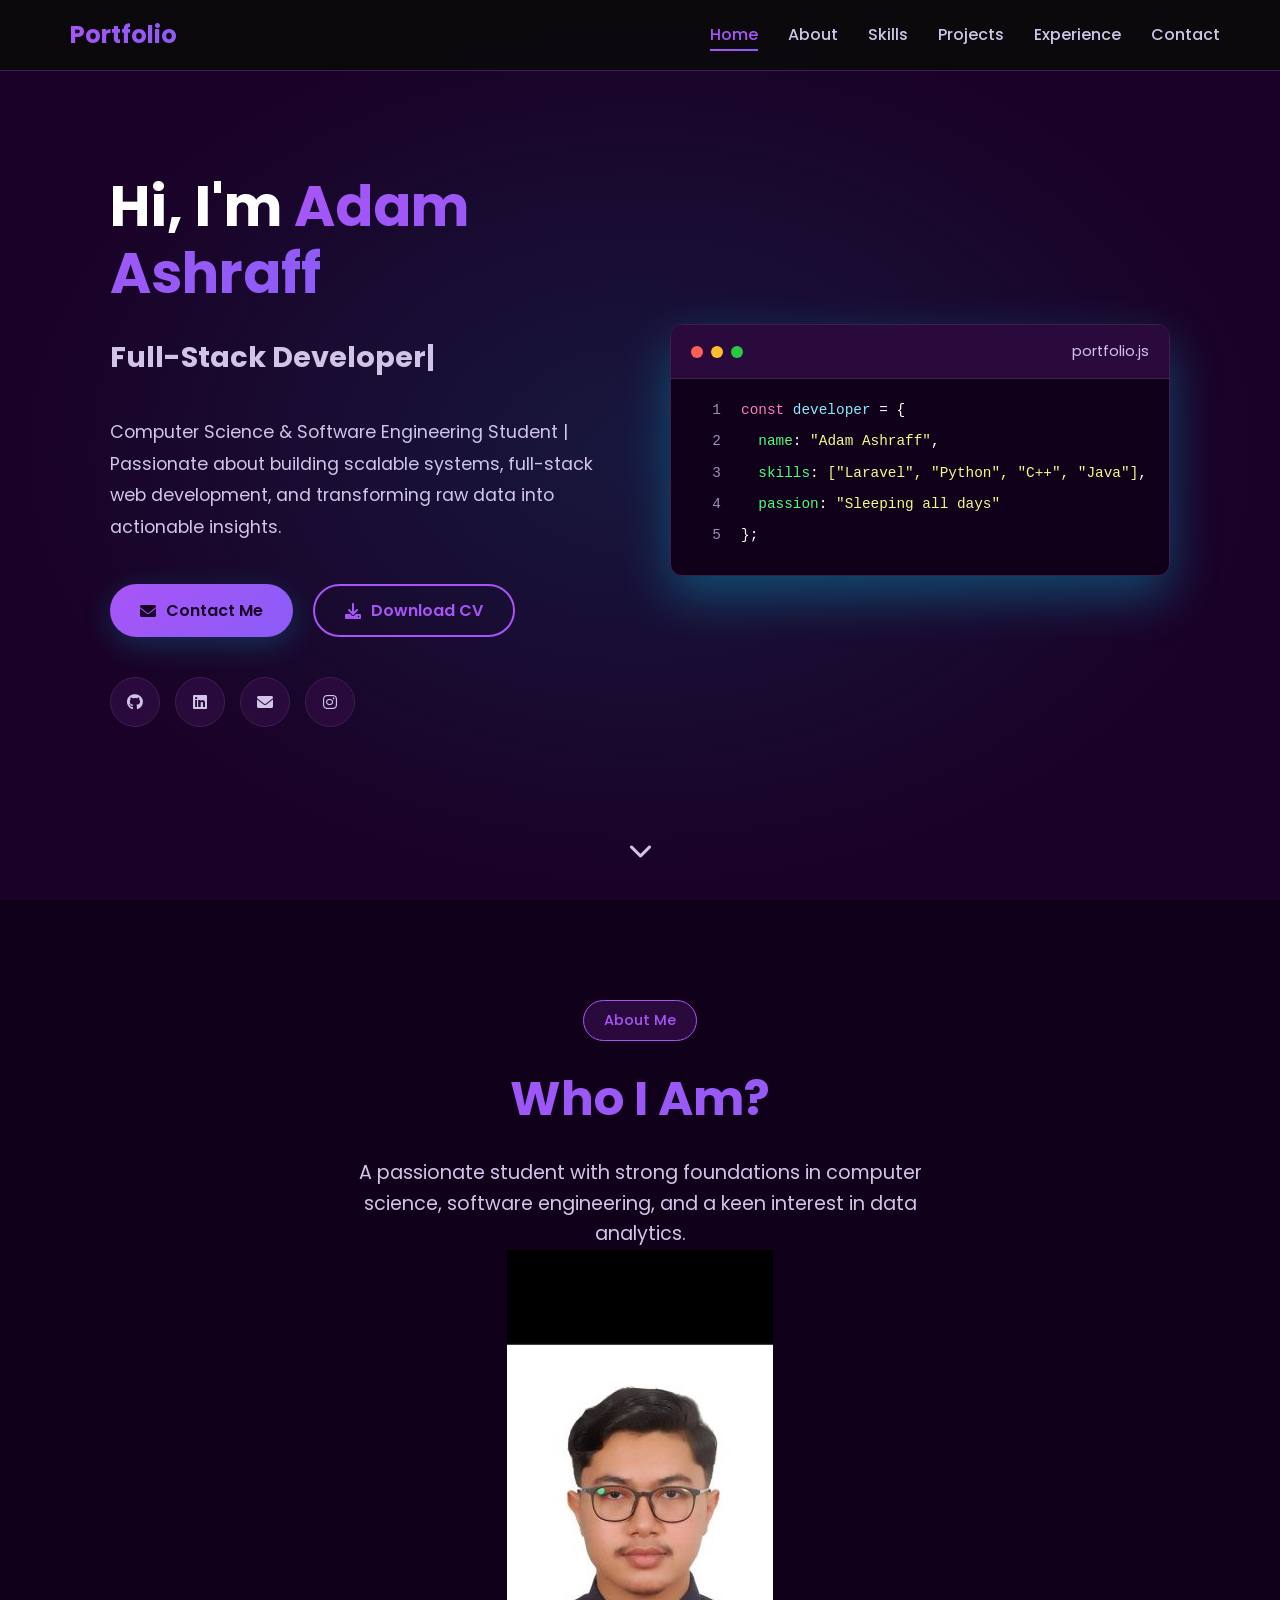
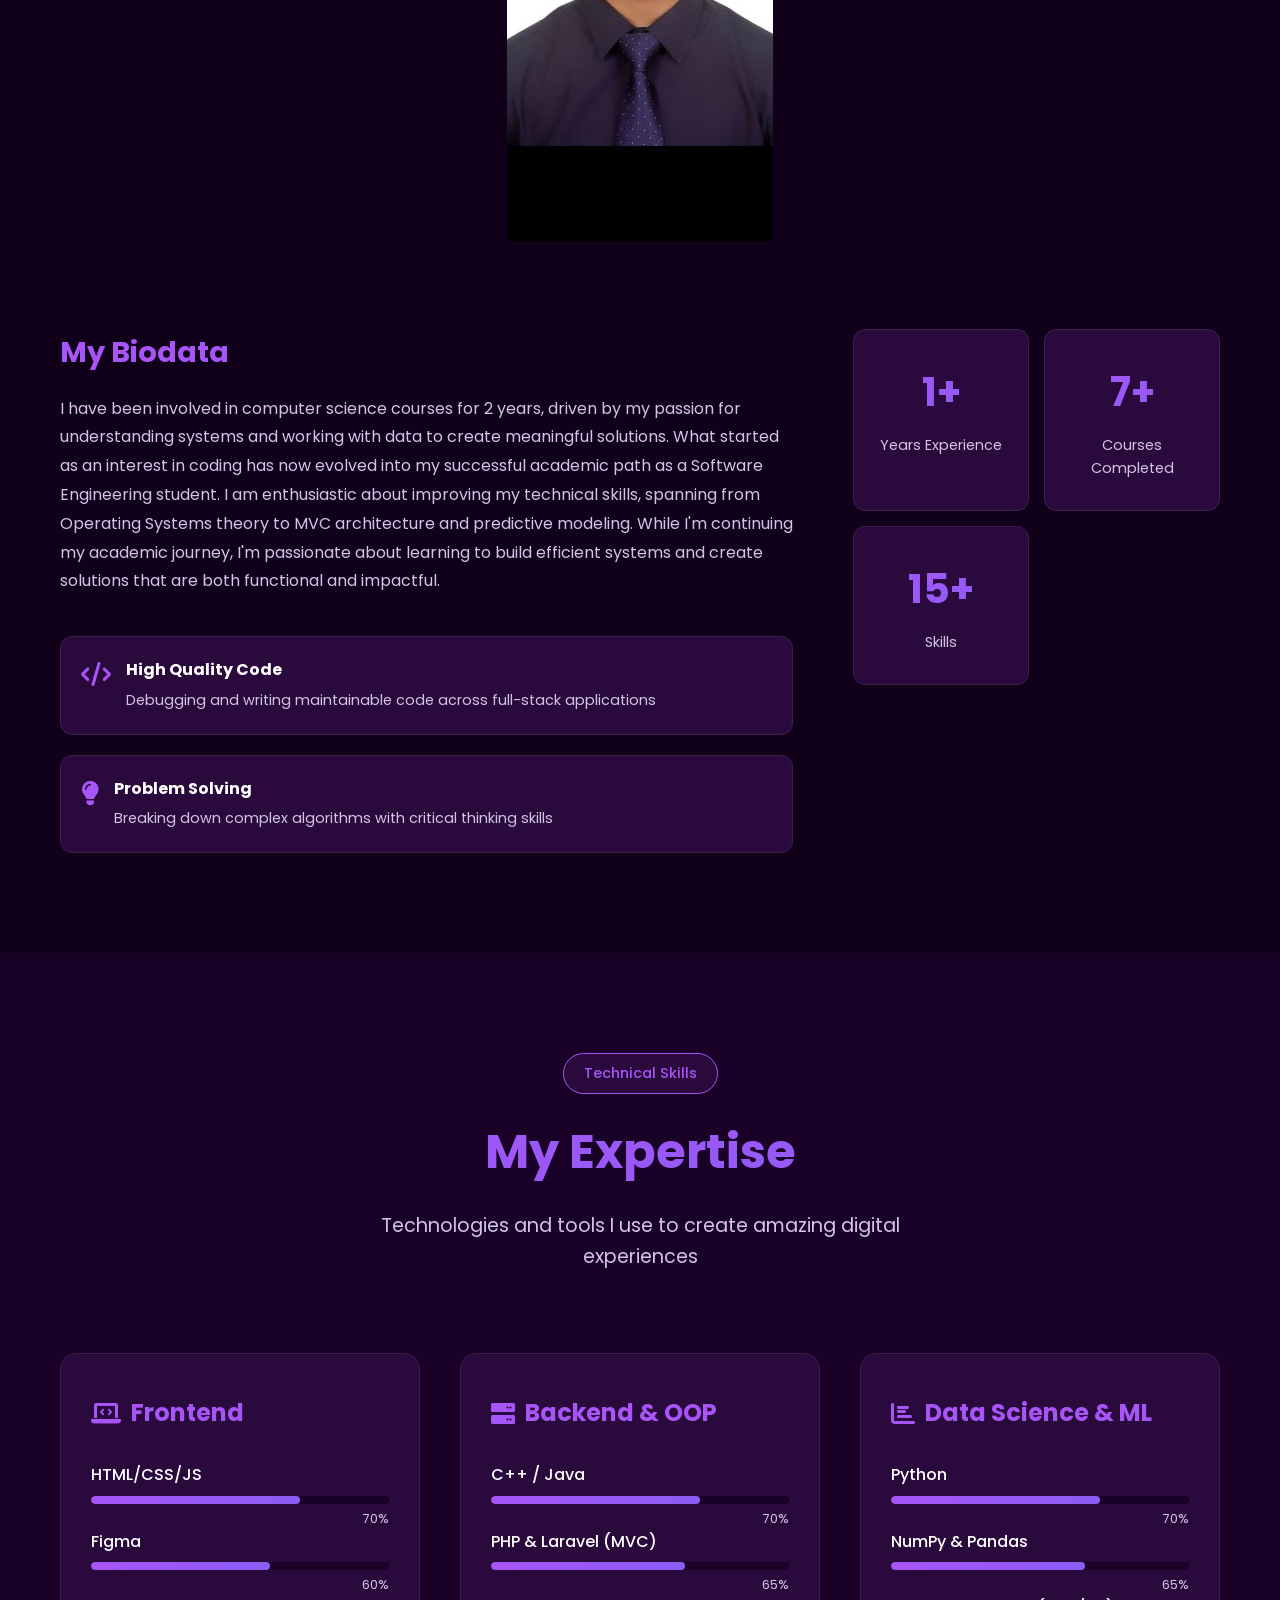
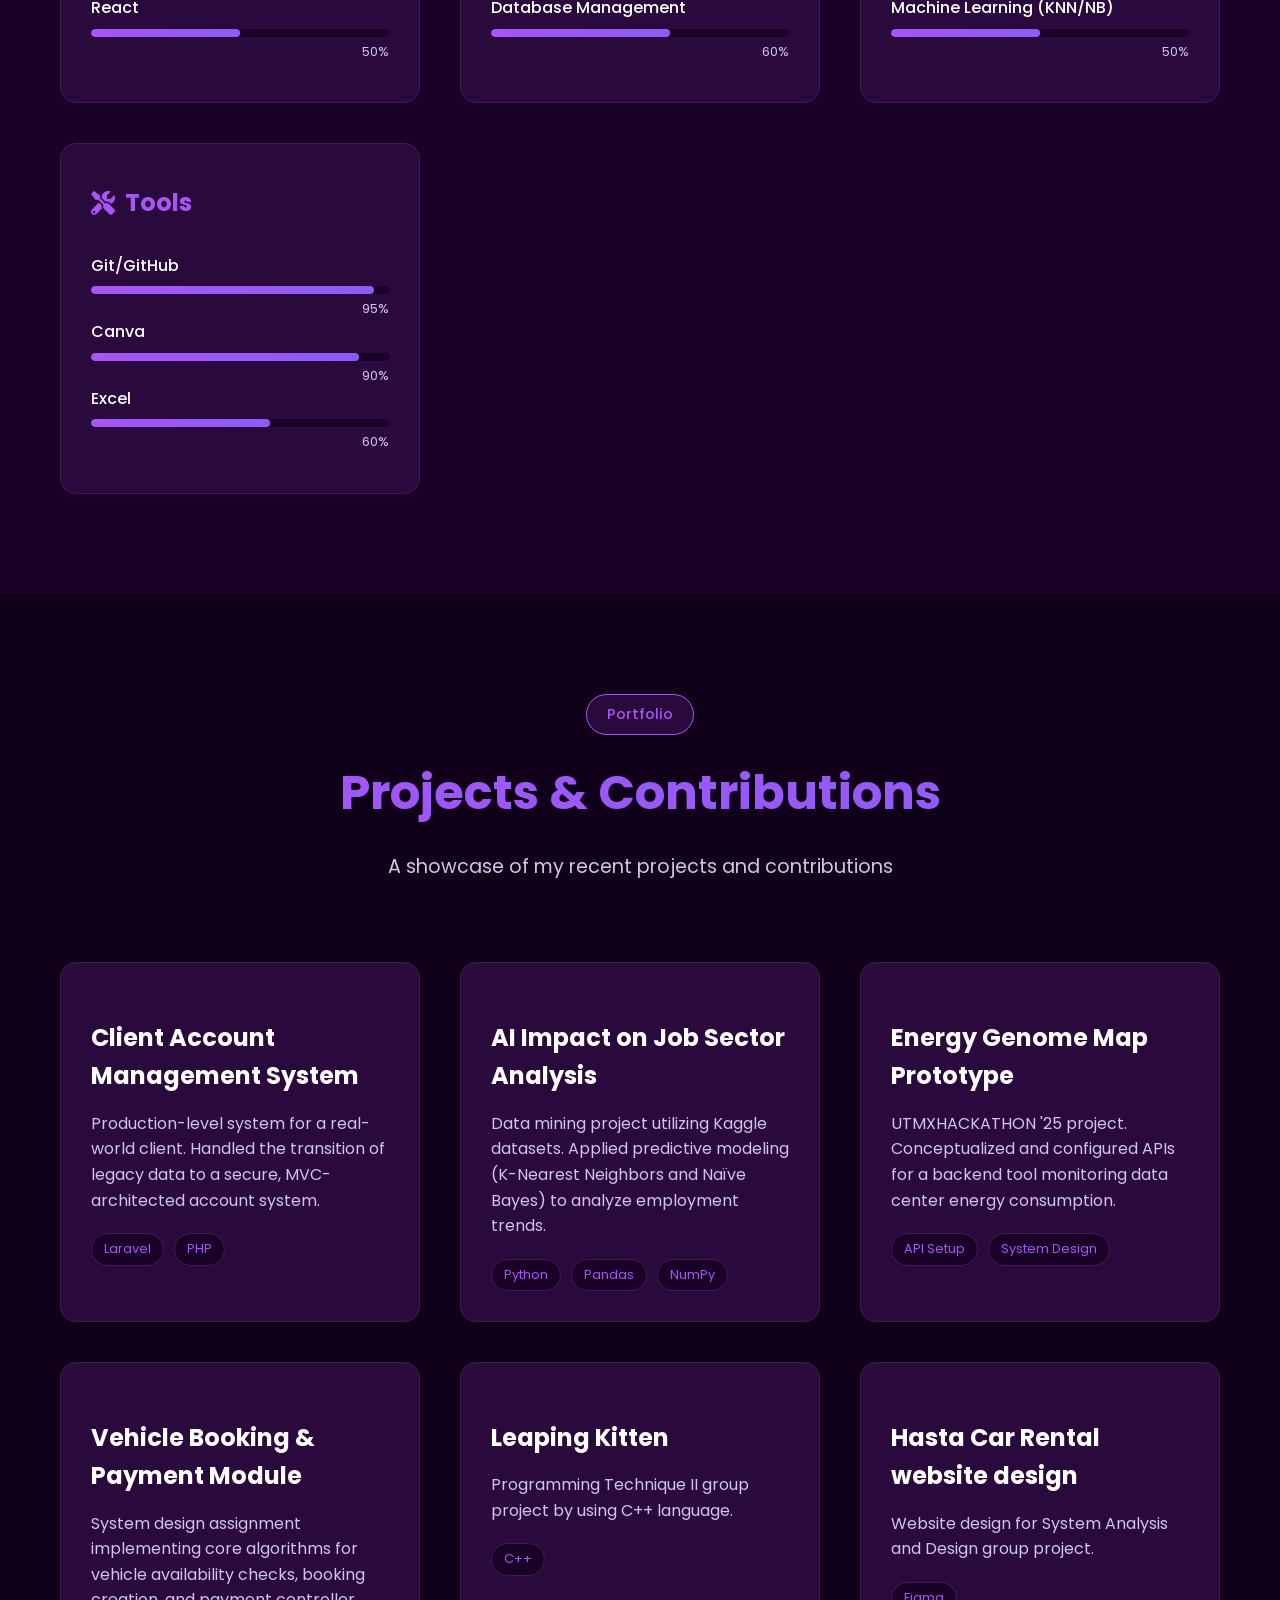
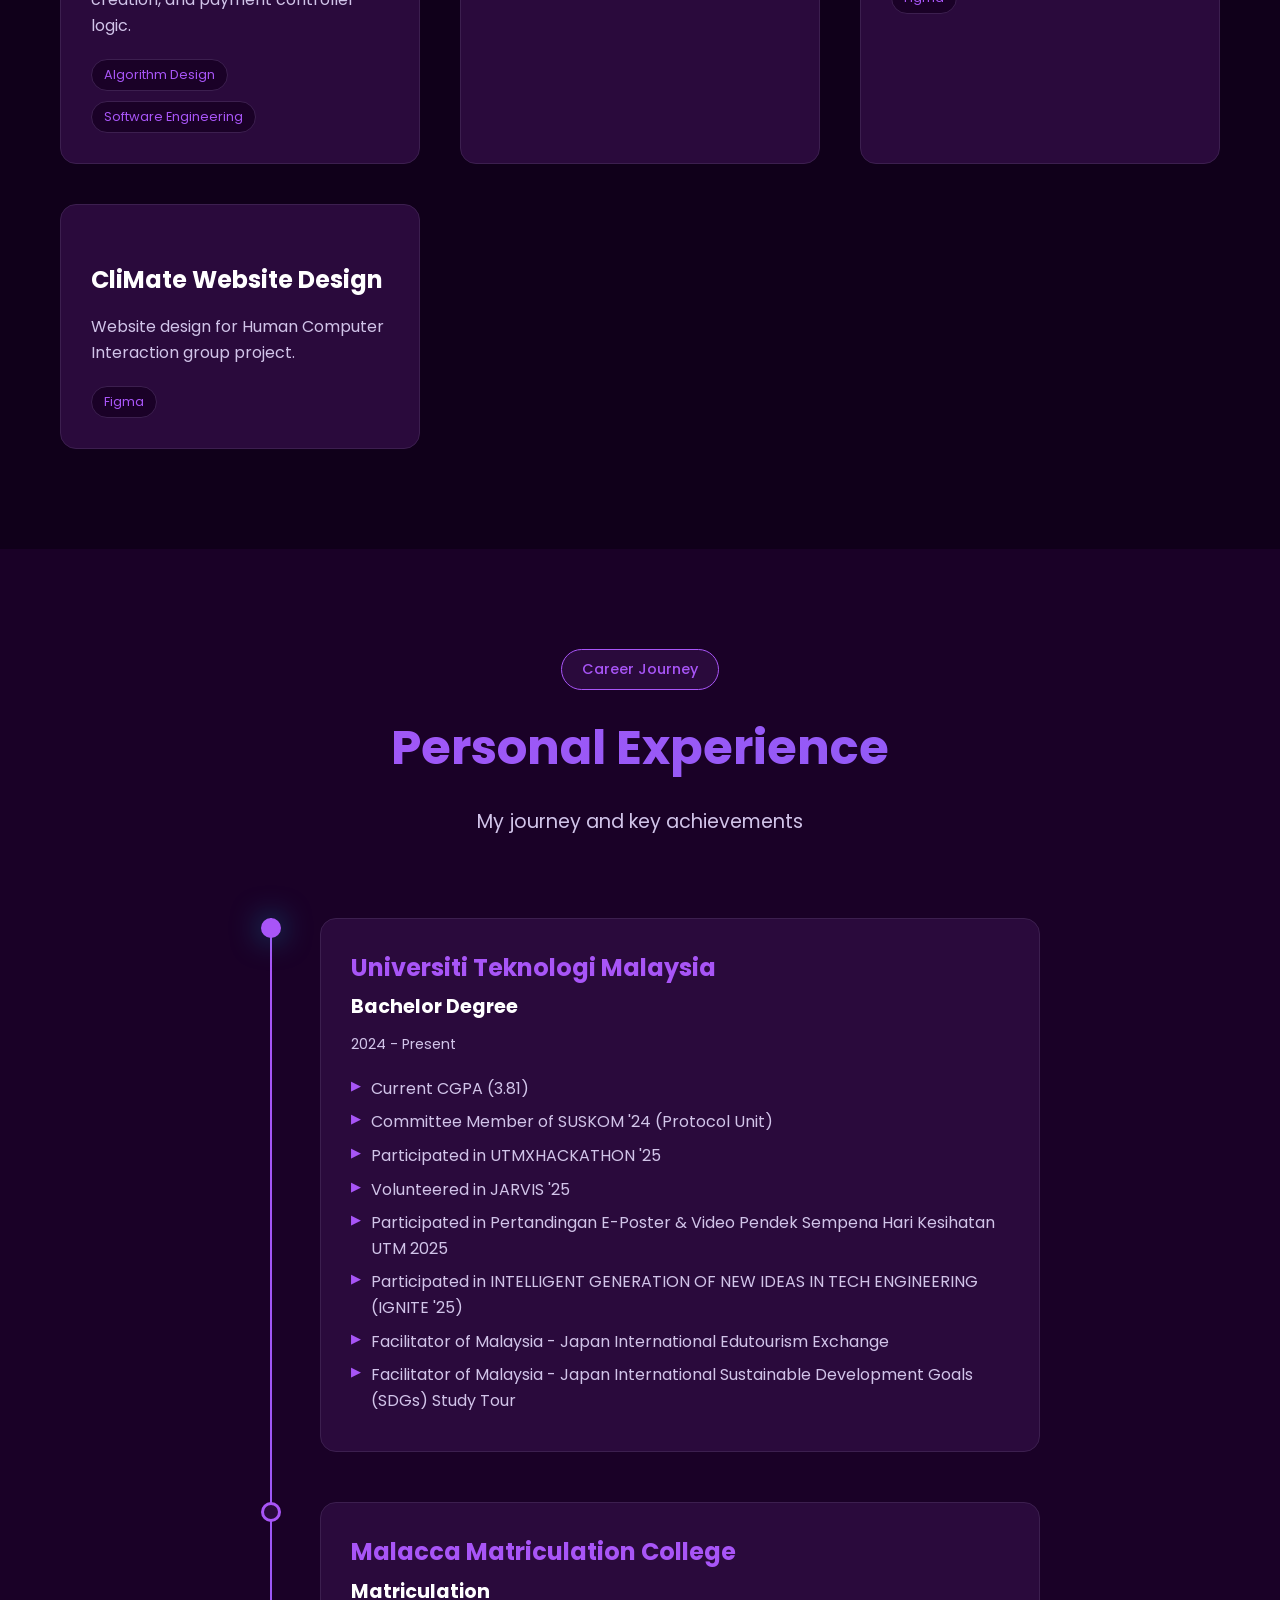
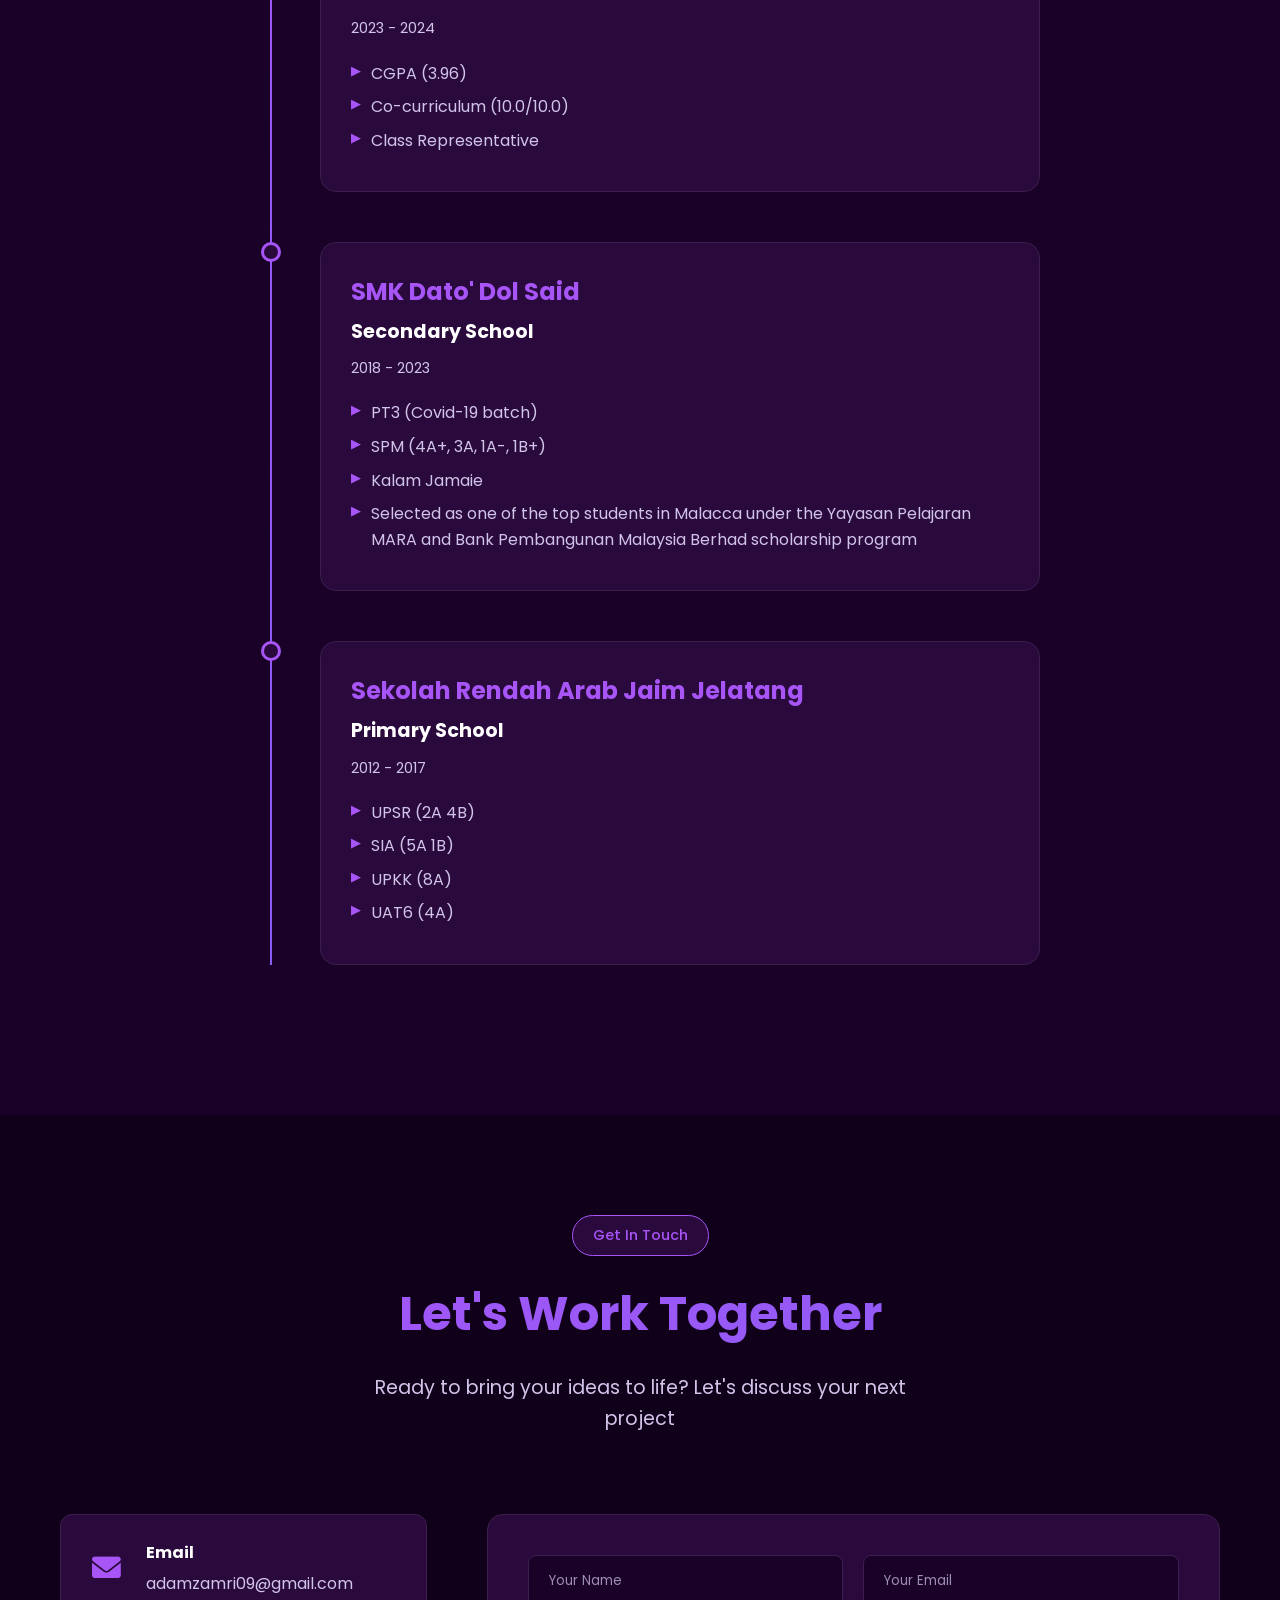
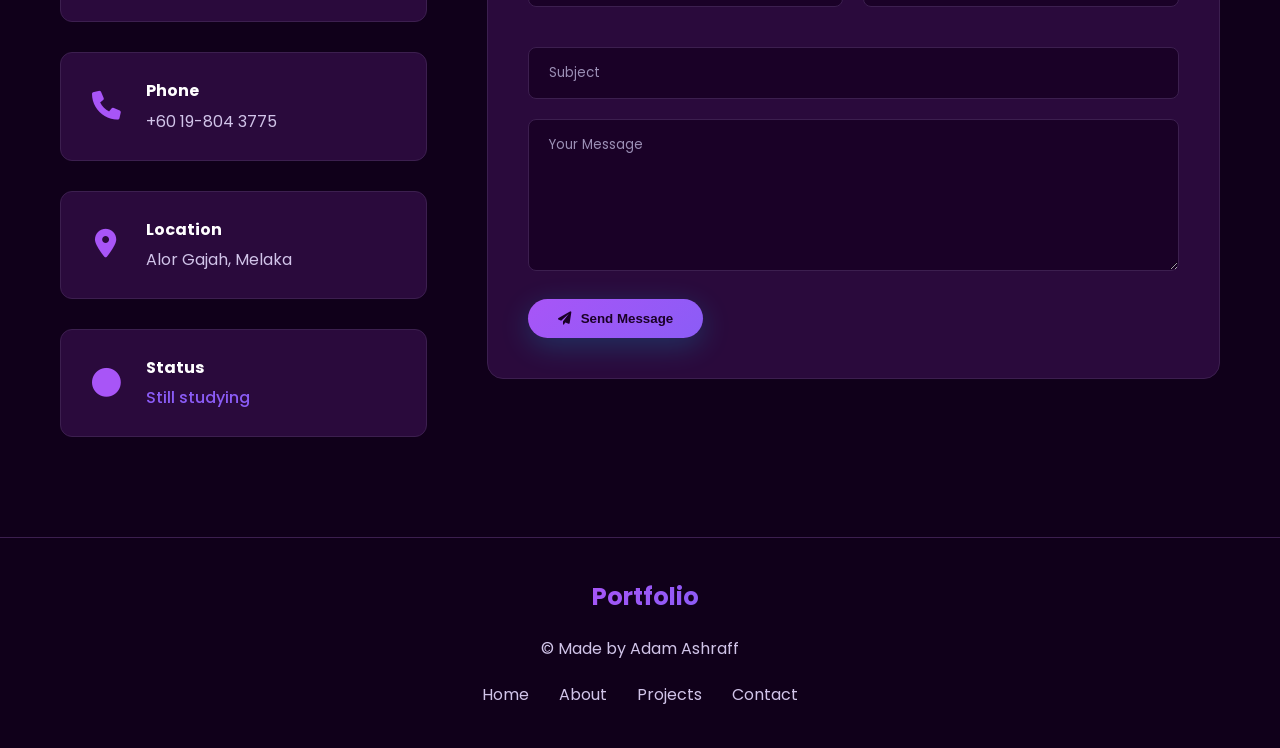
==== commit a2e236a3: "feat: integrate formspree for contact form2" ====
--- a/index.html
+++ b/index.html
@@ -568,7 +568,7 @@
                         </div>
                     </div>
                 </div>
-                <form class="contact-form" id="contact-form" action="https://formspree.io/f/xjgnlwgd">
+                <form class="contact-form" id="contact-form" action="https://formspree.io/f/xjgnlwgd" method="POST">
                     <div class="form-row">
                         <div class="form-group">
                             <input type="text" name="name" placeholder="Your Name" required>
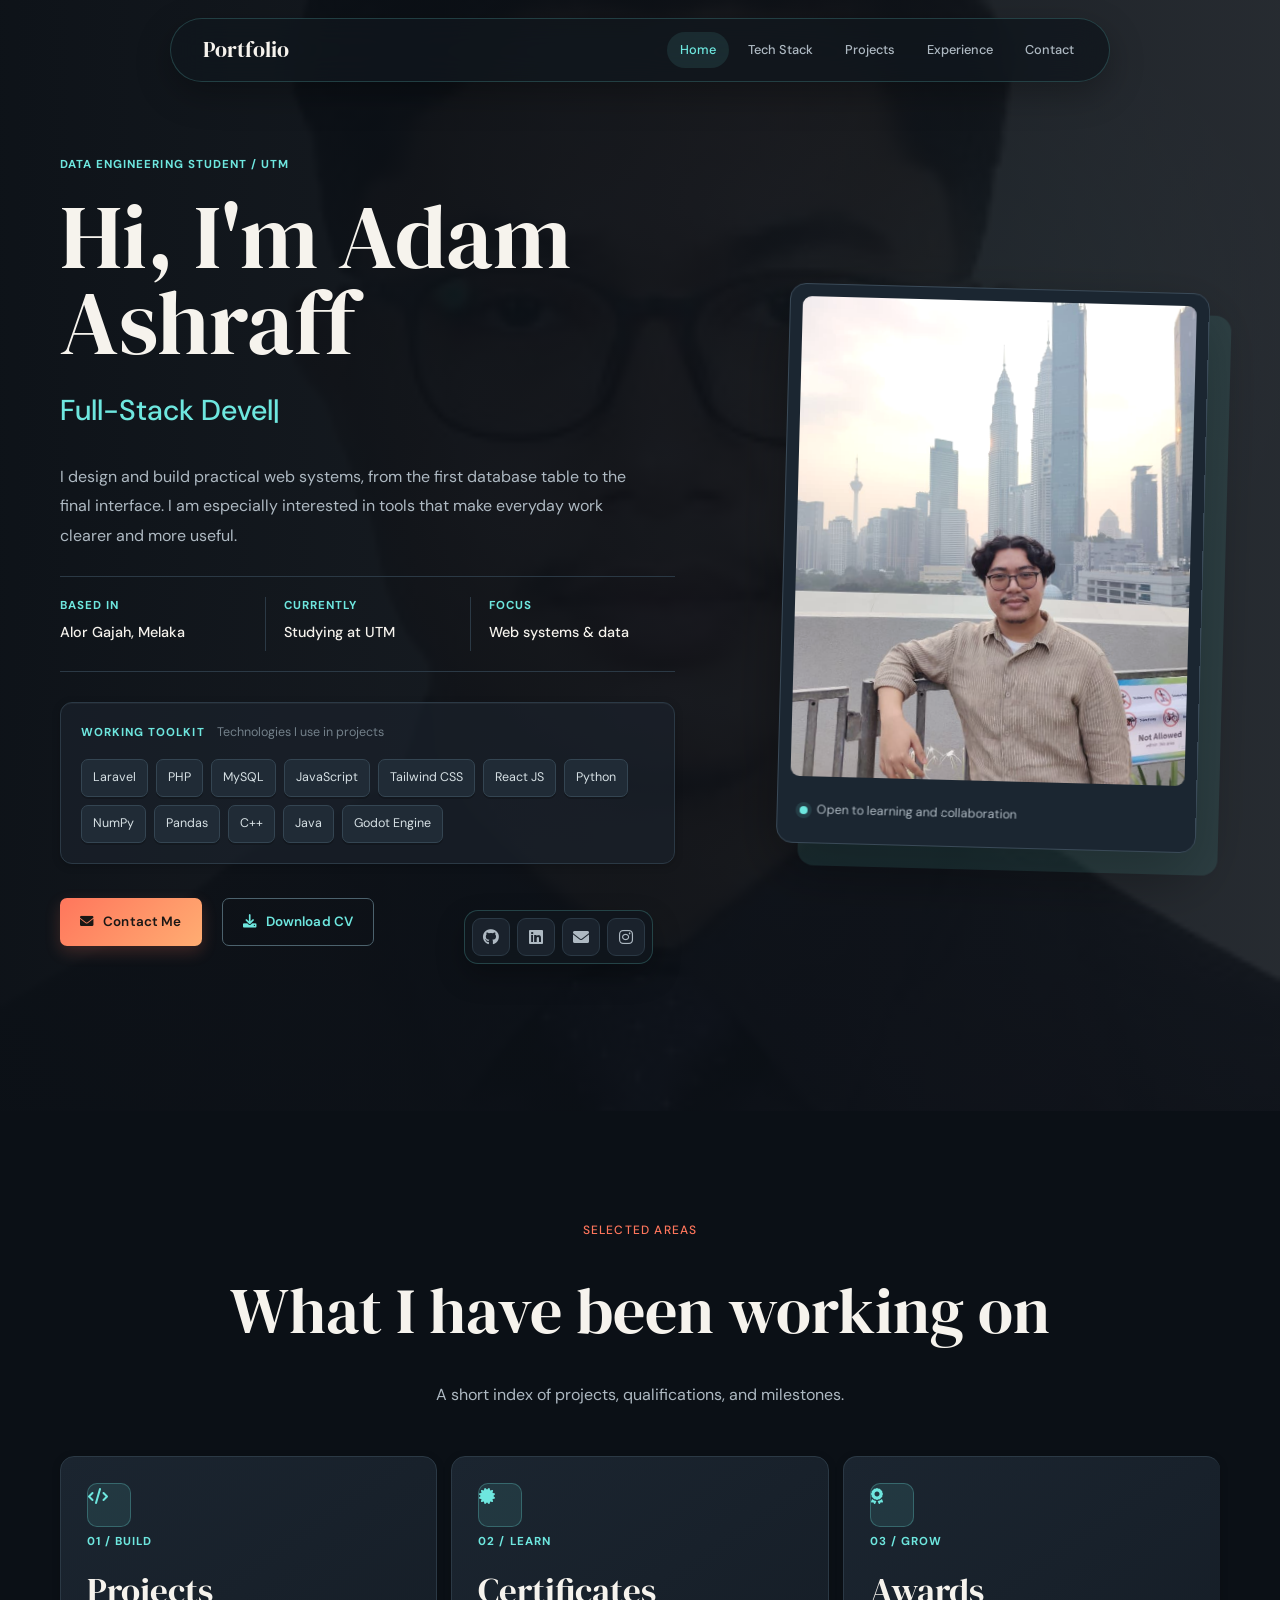
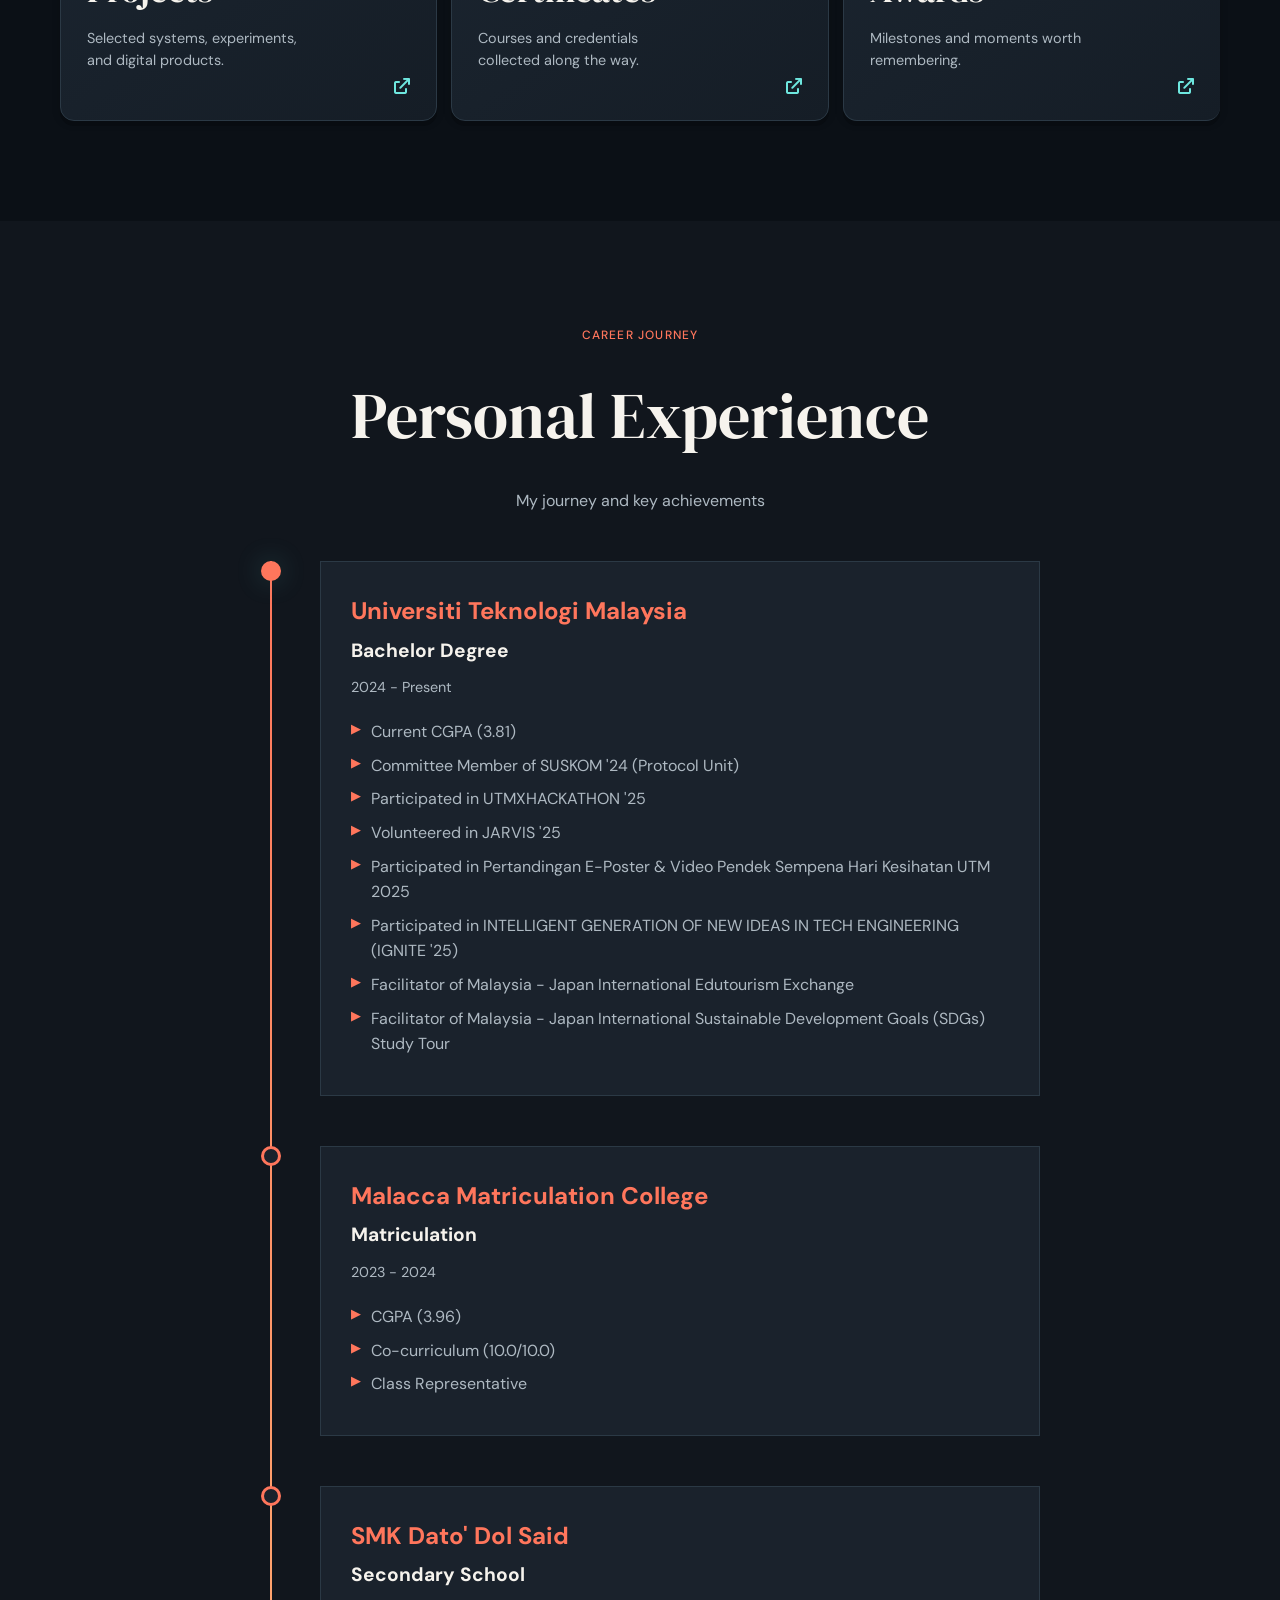
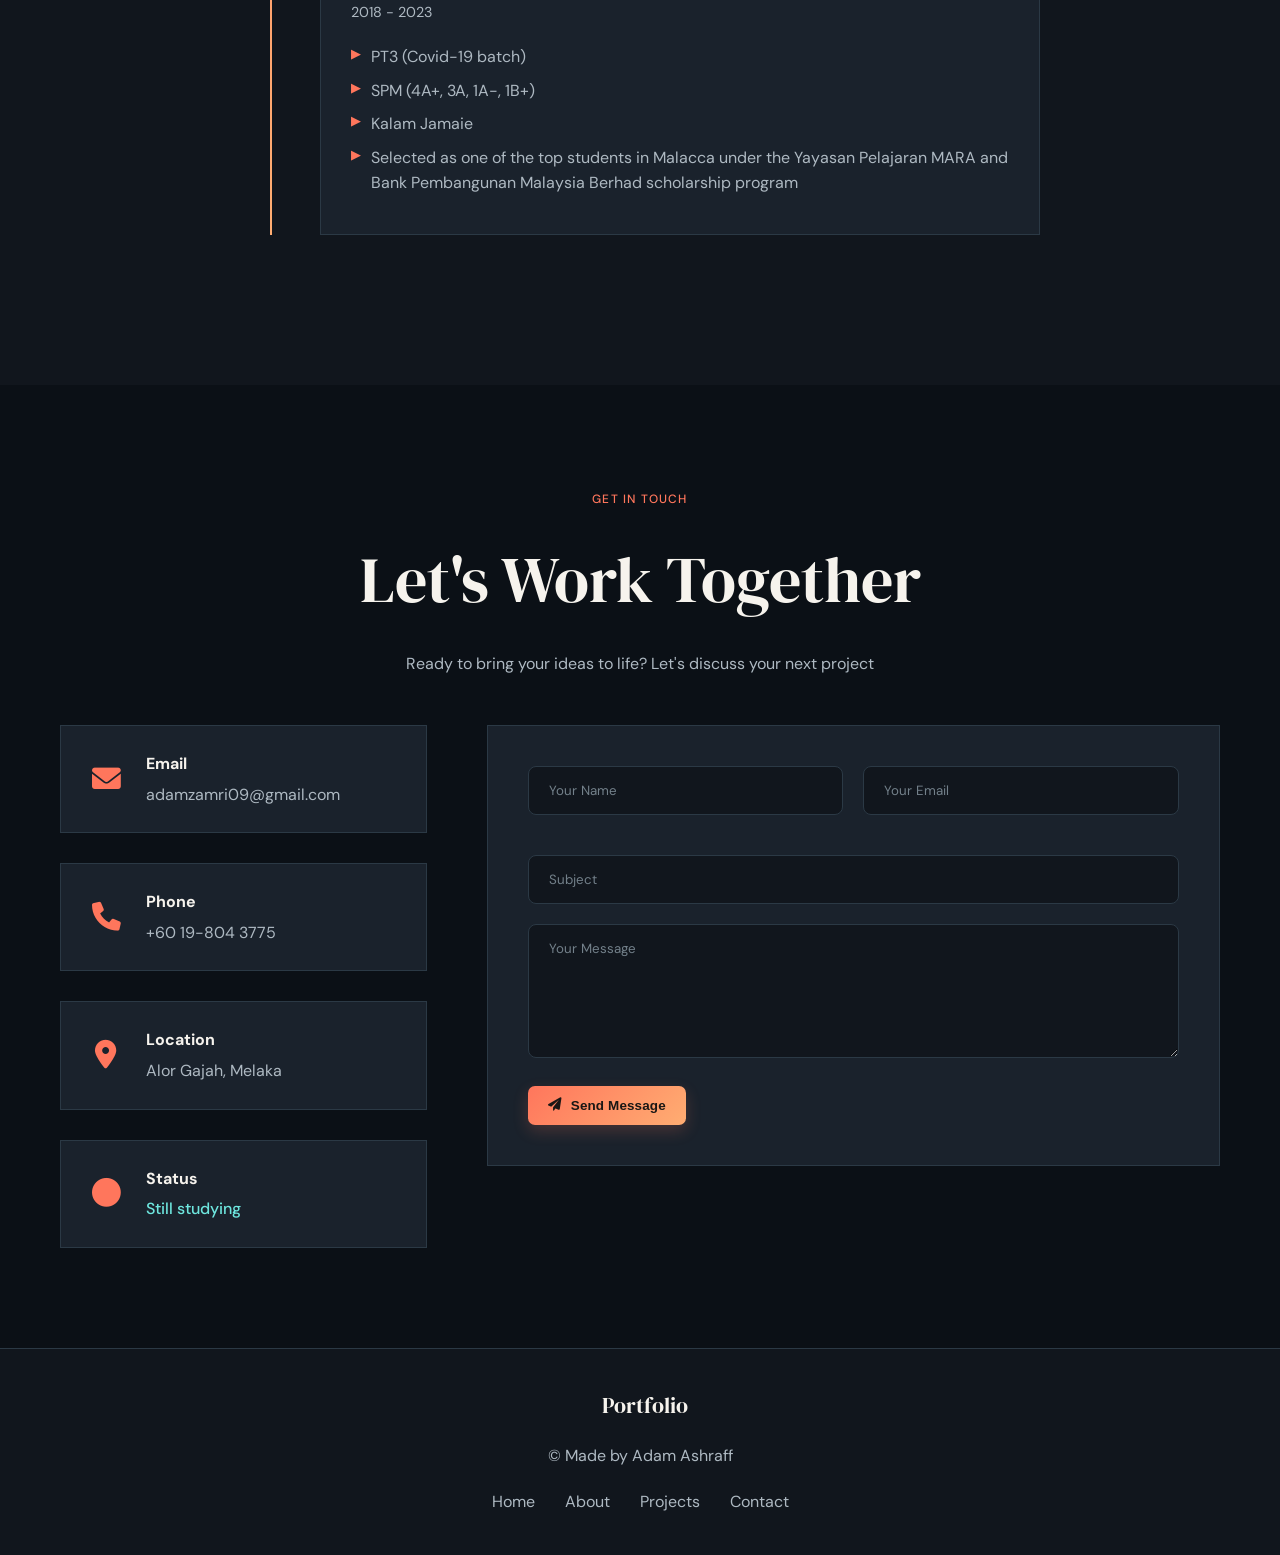
==== commit e9ccf242: "update_interface" ====
--- a/index.html
+++ b/index.html
@@ -3,10 +3,10 @@
 <head>
     <meta charset="UTF-8">
     <meta name="viewport" content="width=device-width, initial-scale=1.0">
-    <title>Adam Ashraff - Computer Science & Software Engineering Student</title>
+    <title>Adam Ashraff - Computer Science & Data Engineering Student</title>
     <link rel="stylesheet" href="style.css">
     <link href="https://cdnjs.cloudflare.com/ajax/libs/font-awesome/6.0.0/css/all.min.css" rel="stylesheet">
-    <link href="https://fonts.googleapis.com/css2?family=Poppins:wght@300;400;500;600;700&display=swap" rel="stylesheet">
+    <link href="https://fonts.googleapis.com/css2?family=DM+Sans:wght@400;500;600;700&family=DM+Serif+Display&display=swap" rel="stylesheet">
 </head>
 <body>
     <!-- Navigation -->
@@ -18,9 +18,8 @@
             </div>
             <ul class="nav-menu" id="nav-menu">
                 <li><a href="#home" class="nav-link">Home</a></li>
-                <li><a href="#about" class="nav-link">About</a></li>
-                <li><a href="#skills" class="nav-link">Skills</a></li>
-                <li><a href="#projects" class="nav-link">Projects</a></li>
+                <li><a href="#tech-stack" class="nav-link">Tech Stack</a></li>
+                <li><a href="projects.html" class="nav-link">Projects</a></li>
                 <li><a href="#experience" class="nav-link">Experience</a></li>
                 <li><a href="#contact" class="nav-link">Contact</a></li>
             </ul>
@@ -34,8 +33,13 @@
 
     <!-- Hero Section -->
     <section id="home" class="hero">
+        <video class="hero-background-video" autoplay muted loop playsinline preload="metadata" poster="ADAM1.jpg" aria-hidden="true">
+            <source src="images/background/portfolio-background.mp4" type="video/mp4">
+        </video>
+        <div class="hero-video-overlay" aria-hidden="true"></div>
         <div class="hero-container">
             <div class="hero-content">
+                <span class="eyebrow">Data engineering student / UTM</span>
                 <h1 class="hero-title">
                     Hi, I'm <span class="text-gradient">Adam Ashraff</span>
                 </h1>
@@ -43,9 +47,21 @@
                     <span id="typed-text"></span><span class="cursor">|</span>
                 </h2>
                 <p class="hero-description">
-                    Computer Science & Software Engineering Student | Passionate about building scalable systems, 
-                    full-stack web development, and transforming raw data into actionable insights.
+                    I design and build practical web systems, from the first database table to the final interface. I am especially interested in tools that make everyday work clearer and more useful.
                 </p>
+                <div class="hero-biodata">
+                    <div><span>Based in</span><strong>Alor Gajah, Melaka</strong></div>
+                    <div><span>Currently</span><strong>Studying at UTM</strong></div>
+                    <div><span>Focus</span><strong>Web systems & data</strong></div>
+                </div>
+                <div class="hero-stack" id="tech-stack">
+                        <div class="stack-heading"><span>Working toolkit</span><small>Technologies I use in projects</small></div>
+                    <div class="stack-list">
+                        <span>Laravel</span><span>PHP</span><span>MySQL</span><span>JavaScript</span>
+                        <span>Tailwind CSS</span><span>React JS</span><span>Python</span><span>NumPy</span>
+                        <span>Pandas</span><span>C++</span><span>Java</span><span>Godot Engine</span>
+                    </div>
+                </div>
                 <div class="hero-buttons">
                     <a href="#contact" class="btn btn-primary">
                         <i class="fas fa-envelope"></i> Contact Me
@@ -63,49 +79,10 @@
                 </div>
             </div>
             <div class="hero-image">
-                <div class="code-window">
-                    <div class="code-header">
-                        <div class="code-buttons">
-                            <span class="btn-close"></span>
-                            <span class="btn-minimize"></span>
-                            <span class="btn-maximize"></span>
-                        </div>
-                        <span class="code-title">portfolio.js</span>
-                    </div>
-                    <div class="code-content">
-                        <div class="code-line">
-                            <span class="line-number">1</span>
-                            <span class="code-text">
-                                <span class="keyword">const</span> 
-                                <span class="variable">developer</span> = {
-                            </span>
-                        </div>
-                        <div class="code-line">
-                            <span class="line-number">2</span>
-                            <span class="code-text">
-                                &nbsp;&nbsp;<span class="property">name</span>: 
-                                <span class="string">"Adam Ashraff"</span>,
-                            </span>
-                        </div>
-                        <div class="code-line">
-                            <span class="line-number">3</span>
-                            <span class="code-text">
-                                &nbsp;&nbsp;<span class="property">skills</span>: 
-                                <span class="string">["Laravel", "Python", "C++", "Java"]</span>,
-                            </span>
-                        </div>
-                        <div class="code-line">
-                            <span class="line-number">4</span>
-                            <span class="code-text">
-                                &nbsp;&nbsp;<span class="property">passion</span>: 
-                                <span class="string">"Sleeping all days"</span>
-                            </span>
-                        </div>
-                        <div class="code-line">
-                            <span class="line-number">5</span>
-                            <span class="code-text">};</span>
-                        </div>
-                    </div>
+                <div class="profile-frame">
+                    <div class="profile-ring"></div>
+                    <img src="ADAM2.jpeg" alt="Portrait of Adam Ashraff">
+                    <div class="profile-caption"><span class="status-dot"></span><span>Open to learning and collaboration</span></div>
                 </div>
             </div>
         </div>
@@ -114,199 +91,36 @@
         </div>
     </section>
 
-    <!-- About Section -->
-    <section id="about" class="about">
+    <!-- Navigation Cards -->
+    <section class="destination-section" aria-labelledby="destination-title">
         <div class="container">
-            <div class="section-header">
-                <span class="section-badge">About Me</span>
-                <h2 class="section-title">Who I Am?</h2>
-                <p class="section-description">
-                    A passionate student with strong foundations in computer science, software engineering, and a keen interest in data analytics.
-                </p>
-                <img src="ADAM1.jpg" alt="Adam Ashraff">
-            </div>
-            <div class="about-content">
-                <div class="about-text">
-                    <h3>My Biodata</h3>
-                    <p>
-                        I have been involved in computer science courses for 2 years, driven by my passion
-                        for understanding systems and working with data to create meaningful solutions. What started 
-                        as an interest in coding has now evolved into my successful academic path as a Software Engineering
-                        student. I am enthusiastic about improving my technical skills, spanning from Operating Systems theory 
-                        to MVC architecture and predictive modeling.
-                        While I'm continuing my academic journey, I'm passionate about learning
-                        to build efficient systems and create solutions that are both functional and impactful.
-                    </p>
-                    <div class="highlights">
-                        <div class="highlight-item">
-                            <i class="fas fa-code"></i>
-                            <div>
-                                <h4>High Quality Code</h4>
-                                <p>Debugging and writing maintainable code across full-stack applications</p>
-                            </div>
-                        </div>
-                        <div class="highlight-item">
-                            <i class="fas fa-lightbulb"></i>
-                            <div>
-                                <h4>Problem Solving</h4>
-                                <p>Breaking down complex algorithms with critical thinking skills</p>
-                            </div>
-                        </div>
-                    </div>
-                </div>
-                <div class="about-stats">
-                    <div class="stat-card">
-                        <h3>2+</h3>
-                        <p>Years Experience</p>
-                    </div>
-                    <div class="stat-card">
-                        <h3>10+</h3>
-                        <p>Courses Completed</p>
-                    </div>
-                    <div class="stat-card">
-                        <h3>20+</h3>
-                        <p>Skills</p>
-                    </div>
-                </div>
+                <div class="section-header">
+                <span class="section-badge">Selected areas</span>
+                <h2 class="section-title" id="destination-title">What I have been working on</h2>
+                <p class="section-description">A short index of projects, qualifications, and milestones.</p>
+            </div>
+            <div class="destination-grid">
+                <a class="destination-card destination-projects" href="projects.html">
+                    <span class="destination-icon"><i class="fas fa-code"></i></span>
+                    <span class="destination-copy"><small>01 / Build</small><strong>Projects</strong><span>Selected systems, experiments, and digital products.</span></span>
+                    <i class="fas fa-arrow-up-right-from-square destination-arrow"></i>
+                </a>
+                <a class="destination-card destination-certificates" href="certificates.html">
+                    <span class="destination-icon"><i class="fas fa-certificate"></i></span>
+                    <span class="destination-copy"><small>02 / Learn</small><strong>Certificates</strong><span>Courses and credentials collected along the way.</span></span>
+                    <i class="fas fa-arrow-up-right-from-square destination-arrow"></i>
+                </a>
+                <a class="destination-card destination-awards" href="awards.html">
+                    <span class="destination-icon"><i class="fas fa-award"></i></span>
+                    <span class="destination-copy"><small>03 / Grow</small><strong>Awards</strong><span>Milestones and moments worth remembering.</span></span>
+                    <i class="fas fa-arrow-up-right-from-square destination-arrow"></i>
+                </a>
             </div>
         </div>
     </section>
 
-    <!-- Skills Section -->
-    <section id="skills" class="skills">
-        <div class="container">
-            <div class="section-header">
-                <span class="section-badge">Technical Skills</span>
-                <h2 class="section-title">My Expertise</h2>
-                <p class="section-description">
-                    Technologies and tools I use to create amazing digital experiences
-                </p>
-            </div>
-            <div class="skills-grid">
-                <div class="skill-category">
-                    <h3><i class="fas fa-laptop-code"></i> Frontend</h3>
-                    <div class="skill-list">
-                        <div class="skill-item">
-                            <span>HTML/CSS/JS</span>
-                            <div class="skill-bar">
-                                <div class="skill-progress" style="width: 70%"></div>
-                            </div>
-                            <span class="skill-percent">70%</span>
-                        </div>
-                        <div class="skill-item">
-                            <span>Figma</span>
-                            <div class="skill-bar">
-                                <div class="skill-progress" style="width: 60%"></div>
-                            </div>
-                            <span class="skill-percent">60%</span>
-                        </div>
-                        <div class="skill-item">
-                            <span>React</span>
-                            <div class="skill-bar">
-                                <div class="skill-progress" style="width: 50%"></div>
-                            </div>
-                            <span class="skill-percent">50%</span>
-                        </div>
-                    </div>
-                </div>
-                
-                <div class="skill-category">
-                    <h3><i class="fas fa-server"></i> Backend & OOP</h3>
-                    <div class="skill-list">
-                        <div class="skill-item">
-                            <span>C++ / Java</span>
-                            <div class="skill-bar">
-                                <div class="skill-progress" style="width: 70%"></div>
-                            </div>
-                            <span class="skill-percent">70%</span>
-                        </div>
-                        <div class="skill-item">
-                            <span>PHP & Laravel (MVC)</span>
-                            <div class="skill-bar">
-                                <div class="skill-progress" style="width: 65%"></div>
-                            </div>
-                            <span class="skill-percent">65%</span>
-                        </div>
-                        <div class="skill-item">
-                            <span>Database Management</span>
-                            <div class="skill-bar">
-                                <div class="skill-progress" style="width: 60%"></div>
-                            </div>
-                            <span class="skill-percent">60%</span>
-                        </div>
-                    </div>
-                </div>
-
-                <div class="skill-category">
-                    <h3><i class="fas fa-chart-bar"></i> Data Science & ML</h3>
-                    <div class="skill-list">
-                        <div class="skill-item">
-                            <span>Python</span>
-                            <div class="skill-bar">
-                                <div class="skill-progress" style="width: 70%"></div>
-                            </div>
-                            <span class="skill-percent">70%</span>
-                        </div>
-                        <div class="skill-item">
-                            <span>NumPy & Pandas</span>
-                            <div class="skill-bar">
-                                <div class="skill-progress" style="width: 65%"></div>
-                            </div>
-                            <span class="skill-percent">65%</span>
-                        </div>
-                        <div class="skill-item">
-                            <span>Machine Learning (KNN/NB)</span>
-                            <div class="skill-bar">
-                                <div class="skill-progress" style="width: 50%"></div>
-                            </div>
-                            <span class="skill-percent">50%</span>
-                        </div>
-                    </div>
-                </div>
-
-                <div class="skill-category">
-                    <h3><i class="fas fa-tools"></i> Tools</h3>
-                    <div class="skill-list">
-                        <div class="skill-item">
-                            <span>Git/GitHub</span>
-                            <div class="skill-bar">
-                                <div class="skill-progress" style="width: 95%"></div>
-                            </div>
-                            <span class="skill-percent">95%</span>
-                        </div>
-                        <div class="skill-item">
-                            <span>Canva</span>
-                            <div class="skill-bar">
-                                <div class="skill-progress" style="width: 90%"></div>
-                            </div>
-                            <span class="skill-percent">90%</span>
-                        </div>
-                        <div class="skill-item">
-                            <span>Excel</span>
-                            <div class="skill-bar">
-                                <div class="skill-progress" style="width: 60%"></div>
-                            </div>
-                            <span class="skill-percent">60%</span>
-                        </div>
-                    </div>
-                </div>
-            </div>
-        </div>
-    </section>
-
-    <!-- Projects Section -->
-    <section id="projects" class="projects">
-        <div class="container">
-            <div class="section-header">
-                <span class="section-badge">Portfolio</span>
-                <h2 class="section-title">Projects & Contributions</h2>
-                <p class="section-description">
-                    A showcase of my recent projects and contributions
-                </p>
-            </div>
-            <div class="projects-grid">
-                
-                <!-- Project: Client Account System -->
+    <!-- Legacy project cards moved to projects.html -->
+    <!--
                 <div class="project-card">
                     <div class="project-image">
                         <img src="https://images.unsplash.com/photo-1555066931-4365d14bab8c?w=400&h=250&fit=crop" alt="Code Terminal">
@@ -325,7 +139,7 @@
                     </div>
                 </div>
 
-                <!-- Project: AI Impact Analysis -->
+                
                 <div class="project-card">
                     <div class="project-image">
                         <img src="https://images.unsplash.com/photo-1551288049-bebda4e38f71?w=400&h=250&fit=crop" alt="Data Analytics">
@@ -345,7 +159,7 @@
                     </div>
                 </div>
 
-                <!-- Project: Energy Genome Map -->
+                
                 <div class="project-card">
                     <div class="project-image">
                         <img src="https://images.unsplash.com/photo-1518770660439-4636190af475?w=400&h=250&fit=crop" alt="Circuit Board">
@@ -364,7 +178,7 @@
                     </div>
                 </div>
 
-                <!-- Project: Vehicle Booking Module -->
+                
                 <div class="project-card">
                     <div class="project-image">
                         <img src="https://images.unsplash.com/photo-1449965408869-eaa3f722e40d?w=400&h=250&fit=crop" alt="Vehicle">
@@ -383,7 +197,7 @@
                     </div>
                 </div>
 
-                <!-- Original Project: Leaping Kitten -->
+                
                 <div class="project-card">
                     <div class="project-image">
                         <img src="https://www.warrenphotographic.co.uk/photography/bigs/25291-Ginger-kitten-leaping-with-arms-outstretched-white-background.jpg" 
@@ -403,7 +217,7 @@
                     </div>
                 </div>
 
-                <!-- Original Project: Hasta Car Rental -->
+                
                 <div class="project-card">
                     <div class="project-image">
                         <img src="https://blogger.googleusercontent.com/img/b/R29vZ2xl/AVvXsEhqmGx-S4Fqw8RdrUCkQcXzGlcich_aHnn27DRb6Bm2BTpwQkwt-VkRaKQTyxvmQUvHAuLHKhfWHs36IHc_DG061Q87obcdGENegibQORWtLxb6Ef7zsSP99amKMCMCVSmQCB60qKEAe3g/s400/hasta.jpeg" 
@@ -423,7 +237,7 @@
                     </div>
                 </div>
 
-                <!-- Original Project: CliMate -->
+                
                 <div class="project-card">
                     <div class="project-image">
                         <img src="https://images.unsplash.com/photo-1560518883-ce09059eeffa?w=400&h=250&fit=crop" alt="Real Estate">
@@ -443,7 +257,7 @@
 
             </div>
         </div>
-    </section>
+    </section> -->
 
     <!-- Experience Section -->
     <section id="experience" class="experience">
@@ -508,21 +322,6 @@
         </div>
       </div>
 
-      <!-- Primary School -->
-      <div class="timeline-item">
-        <div class="timeline-dot"></div>
-        <div class="timeline-content">
-          <h3>Sekolah Rendah Arab Jaim Jelatang</h3>
-          <h4>Primary School</h4>
-          <span class="timeline-date">2012 - 2017</span>
-          <ul>
-            <li>UPSR (2A 4B)</li>
-            <li>SIA (5A 1B)</li>
-            <li>UPKK (8A)</li>
-            <li>UAT6 (4A)</li>
-          </ul>
-        </div>
-      </div>
     </div>
   </div>
 </section>
--- a/style.css
+++ b/style.css
@@ -7,20 +7,20 @@
 
 :root {
     /* Colors */
-    --primary-color: #a855f7;      /* Vivid Purple */
-    --secondary-color: #ec4899;    /* Pink Accent */
-    --accent-color: #8b5cf6;       /* Soft Violet */
-    --bg-dark: #1a0127;            /* Deep Purple Black */
-    --bg-darker: #10001a;
-    --bg-light: #2a0a3c;
+    --primary-color: #f5b544;
+    --secondary-color: #e87955;
+    --accent-color: #83c5be;
+    --bg-dark: #101b25;
+    --bg-darker: #0a121a;
+    --bg-light: #182b38;
     --text-primary: #ffffff;
-    --text-secondary: #d1c4e9;
-    --text-muted: #9b8fb5;
-    --border-color: #3c1f4f;
+    --text-secondary: #b9c9d0;
+    --text-muted: #78909c;
+    --border-color: #29414d;
     
     /* Gradients */
-    --gradient-primary: linear-gradient(135deg, var(--primary-color), var(--accent-color));
-    --gradient-secondary: linear-gradient(135deg, var(--secondary-color), var(--primary-color));
+    --gradient-primary: linear-gradient(135deg, var(--primary-color), var(--secondary-color));
+    --gradient-secondary: linear-gradient(135deg, var(--accent-color), var(--primary-color));
     --gradient-dark: linear-gradient(135deg, var(--bg-dark), var(--bg-light));
     
     /* Shadows */
@@ -542,7 +542,7 @@
 }
 
 .skill-list {
-    space: 25px;
+    margin-bottom: 25px;
 }
 
 .skill-item {
@@ -594,7 +594,6 @@
     border: 1px solid var(--border-color);
     overflow: hidden;
     transition: var(--transition);
-    group: hover;
 }
 
 .project-card:hover {
@@ -1106,6 +1105,74 @@
     transform: translateX(0);
 }
 
+/* Portfolio refresh */
+.hero {
+    min-height: 920px;
+    padding: 120px 0 90px;
+    background: radial-gradient(circle at 78% 30%, rgba(245, 181, 68, 0.14), transparent 28%), linear-gradient(135deg, #101b25 0%, #0a121a 100%);
+}
+
+.hero-container {
+    width: min(1200px, calc(100% - 40px));
+    grid-template-columns: minmax(0, 1.15fr) minmax(360px, 0.85fr);
+    gap: 90px;
+}
+
+.hero-content { max-width: 660px; }
+.eyebrow, .stack-heading span, .hero-biodata span, .destination-copy small {
+    color: var(--primary-color);
+    text-transform: uppercase;
+    letter-spacing: 0.12em;
+    font-size: 0.72rem;
+    font-weight: 700;
+}
+
+.hero-title { font-size: clamp(2.8rem, 6vw, 5.2rem); margin: 18px 0 14px; letter-spacing: -0.04em; }
+.hero-subtitle { margin-bottom: 22px; color: var(--accent-color); }
+.hero-description { max-width: 590px; margin-bottom: 26px; }
+.hero-biodata { display: grid; grid-template-columns: repeat(3, 1fr); gap: 18px; padding: 20px 0; border-top: 1px solid var(--border-color); border-bottom: 1px solid var(--border-color); }
+.hero-biodata div { display: flex; flex-direction: column; gap: 5px; }
+.hero-biodata strong { font-size: 0.9rem; color: var(--text-primary); font-weight: 500; }
+.hero-stack { margin: 24px 0 30px; }
+.stack-heading { display: flex; align-items: baseline; gap: 12px; margin-bottom: 14px; }
+.stack-heading small { color: var(--text-muted); font-size: 0.78rem; }
+.stack-list { display: flex; flex-wrap: wrap; gap: 8px; }
+.stack-list span { padding: 7px 11px; background: rgba(24, 43, 56, 0.8); border: 1px solid var(--border-color); border-radius: 5px; color: var(--text-secondary); font-size: 0.78rem; transition: var(--transition); }
+.stack-list span:hover { color: var(--bg-dark); background: var(--primary-color); border-color: var(--primary-color); transform: translateY(-2px); }
+.hero-image { display: flex; justify-content: center; }
+.profile-frame { position: relative; width: min(420px, 100%); padding: 22px 22px 72px; background: #1c3441; border: 1px solid #385563; box-shadow: 24px 24px 0 rgba(245, 181, 68, 0.13); transform: rotate(2deg); }
+.profile-frame img { display: block; width: 100%; aspect-ratio: 0.82; object-fit: cover; object-position: center; filter: saturate(0.9); }
+.profile-ring { position: absolute; inset: -15px -15px auto auto; width: 86px; height: 86px; border: 1px solid var(--primary-color); border-radius: 50%; opacity: 0.8; }
+.profile-caption { position: absolute; left: 22px; right: 22px; bottom: 23px; display: flex; align-items: center; gap: 9px; color: var(--text-secondary); font-size: 0.78rem; }
+.status-dot { width: 8px; height: 8px; border-radius: 50%; background: var(--accent-color); box-shadow: 0 0 0 4px rgba(131, 197, 190, 0.14); }
+.destination-section { background: #0d1821; padding-top: 105px; }
+.destination-grid { display: grid; grid-template-columns: repeat(3, 1fr); gap: 18px; }
+.destination-card { min-height: 270px; display: flex; flex-direction: column; justify-content: space-between; padding: 28px; color: var(--text-primary); text-decoration: none; border: 1px solid var(--border-color); background: var(--bg-light); transition: var(--transition); }
+.destination-card:hover { color: var(--text-primary); border-color: var(--primary-color); transform: translateY(-8px); box-shadow: 12px 12px 0 rgba(245, 181, 68, 0.1); }
+.destination-icon { display: grid; place-items: center; width: 48px; height: 48px; color: var(--bg-dark); background: var(--primary-color); border-radius: 50%; font-size: 1.1rem; }
+.destination-copy { display: flex; flex-direction: column; gap: 8px; }
+.destination-copy strong { font-size: 1.9rem; }
+.destination-copy > span { max-width: 220px; color: var(--text-secondary); font-size: 0.9rem; line-height: 1.5; }
+.destination-arrow { align-self: flex-end; color: var(--primary-color); transition: var(--transition); }
+.destination-card:hover .destination-arrow { transform: translate(4px, -4px); }
+
+.page-hero { padding: 160px 0 80px; background: radial-gradient(circle at 85% 15%, rgba(131, 197, 190, 0.12), transparent 30%), #101b25; }
+.page-hero .section-header { text-align: left; margin-bottom: 0; }
+.page-hero .section-description { margin: 0; }
+.project-actions { display: flex; flex-wrap: wrap; gap: 10px; padding-top: 8px; }
+.project-actions .btn { padding: 9px 15px; font-size: 0.78rem; border-radius: 5px; }
+.project-placeholder { height: 210px; display: grid; place-items: center; background: linear-gradient(135deg, #203b48, #13252f); color: var(--accent-color); font-size: 2.5rem; }
+
+@media (max-width: 768px) {
+    .hero { min-height: auto; padding-top: 120px; }
+    .hero-container { width: min(100% - 30px, 600px); grid-template-columns: 1fr; gap: 55px; }
+    .hero-content { text-align: left; }
+    .hero-image { order: -1; }
+    .profile-frame { width: min(330px, 85vw); }
+    .hero-biodata { grid-template-columns: 1fr; gap: 12px; }
+    .destination-grid { grid-template-columns: 1fr; }
+}
+
 /* Loading Animation */
 .loading {
     position: relative;
@@ -1129,5 +1196,534 @@
 
 }
 
-
-
+/* Editorial portfolio system */
+:root {
+    --primary-color: #c65332;
+    --secondary-color: #c65332;
+    --accent-color: #315b61;
+    --bg-dark: #f4f1eb;
+    --bg-darker: #ebe7df;
+    --bg-light: #fbfaf7;
+    --text-primary: #1b292d;
+    --text-secondary: #566267;
+    --text-muted: #7b8585;
+    --border-color: #d5d0c7;
+    --gradient-primary: none;
+    --gradient-secondary: none;
+    --shadow-sm: 0 1px 2px rgba(27, 41, 45, 0.06);
+    --shadow-md: 0 8px 20px rgba(27, 41, 45, 0.08);
+    --shadow-lg: 0 18px 35px rgba(27, 41, 45, 0.1);
+    --shadow-glow: none;
+}
+
+body { font-family: 'DM Sans', sans-serif; background: var(--bg-dark); color: var(--text-primary); }
+.navbar { background: rgba(244, 241, 235, 0.96); backdrop-filter: none; border-bottom-color: var(--border-color); }
+.navbar.scrolled { background: rgba(244, 241, 235, 0.98); box-shadow: var(--shadow-sm); }
+.logo-text, .section-title, .text-gradient { background: none; -webkit-text-fill-color: initial; color: var(--text-primary); }
+.logo-text { font-family: 'DM Serif Display', serif; font-size: 1.35rem; font-weight: 400; }
+.nav-link { color: var(--text-secondary); font-size: 0.86rem; }
+.nav-link:hover, .nav-link.active { color: var(--primary-color); }
+.nav-link::after { background: var(--primary-color); }
+.hero { min-height: auto; padding: 150px 0 120px; background: var(--bg-dark); }
+.hero-container { align-items: start; }
+.hero-title, .section-title, .destination-copy strong, .project-content h2 { font-family: 'DM Serif Display', serif; font-weight: 400; letter-spacing: 0; }
+.hero-title { font-size: clamp(3.5rem, 7vw, 6.6rem); line-height: 0.98; color: var(--text-primary); }
+.hero-subtitle { color: var(--accent-color); font-weight: 500; }
+.hero-description { color: var(--text-secondary); font-size: 1rem; line-height: 1.8; }
+.eyebrow, .stack-heading span, .hero-biodata span, .destination-copy small { color: var(--primary-color); letter-spacing: 0.08em; }
+.hero-biodata { border-color: var(--border-color); }
+.hero-biodata strong { color: var(--text-primary); }
+.stack-list span { background: transparent; border-color: var(--border-color); border-radius: 2px; color: var(--text-secondary); }
+.stack-list span:hover { color: var(--text-primary); background: #e6dfd3; border-color: var(--primary-color); transform: none; }
+.profile-frame { padding: 14px 14px 62px; background: var(--bg-light); border-color: var(--border-color); box-shadow: 14px 14px 0 #ded7cb; transform: none; }
+.profile-frame img { filter: none; }
+.profile-ring { display: none; }
+.profile-caption { color: var(--text-secondary); }
+.status-dot { background: var(--primary-color); box-shadow: none; }
+.hero-buttons { margin-top: 28px; }
+.btn { border-radius: 2px; font-size: 0.84rem; padding: 12px 20px; }
+.btn-primary { background: var(--primary-color); color: #fff; box-shadow: none; }
+.btn-primary:hover { background: #a94228; box-shadow: none; transform: translateY(-2px); }
+.btn-secondary { color: var(--primary-color); border: 1px solid var(--primary-color); }
+.btn-secondary:hover { background: var(--primary-color); color: #fff; box-shadow: none; }
+.social-link { width: 38px; height: 38px; border-radius: 2px; background: transparent; border-color: var(--border-color); color: var(--text-secondary); }
+.social-link:hover { background: var(--text-primary); color: var(--bg-light); box-shadow: none; }
+.scroll-indicator { display: none; }
+.destination-section, .projects, .contact { background: var(--bg-darker); }
+.section-header { margin-bottom: 48px; }
+.section-badge { padding: 0; border: 0; border-radius: 0; background: transparent; color: var(--primary-color); font-size: 0.75rem; letter-spacing: 0.08em; text-transform: uppercase; }
+.section-title { font-size: clamp(2.4rem, 5vw, 4rem); color: var(--text-primary); }
+.section-description { color: var(--text-secondary); font-size: 1rem; }
+.destination-grid { gap: 0; border-top: 1px solid var(--border-color); }
+.destination-card { min-height: 230px; padding: 28px 22px 24px; background: transparent; border: 0; border-bottom: 1px solid var(--border-color); border-right: 1px solid var(--border-color); }
+.destination-card:last-child { border-right: 0; }
+.destination-card:hover { background: #e4dfd6; border-color: var(--border-color); box-shadow: none; transform: none; }
+.destination-icon { width: auto; height: auto; display: block; color: var(--primary-color); background: transparent; border-radius: 0; font-size: 1rem; }
+.destination-copy { gap: 10px; }
+.destination-copy strong { font-size: 2.35rem; }
+.destination-copy > span { color: var(--text-secondary); }
+.destination-arrow { color: var(--primary-color); }
+.page-hero { padding: 150px 0 80px; background: var(--bg-dark); }
+.project-card { border-radius: 0; border-color: var(--border-color); background: var(--bg-light); box-shadow: none; }
+.project-card:hover { border-color: var(--primary-color); box-shadow: none; transform: translateY(-4px); }
+.project-placeholder { height: 210px; background: #ddd8ce; color: var(--accent-color); }
+.project-placeholder { position: relative; }
+.project-placeholder img { display: block; width: 100%; height: 100%; object-fit: cover; }
+.project-context { display: block; margin-bottom: 10px; color: var(--accent-color); font-size: 0.76rem; font-weight: 700; letter-spacing: 0.04em; text-transform: uppercase; }
+.achievement-badge { position: absolute; top: 16px; right: 16px; padding: 8px 11px; background: var(--primary-color); color: #fff; font-size: 0.72rem; font-weight: 700; letter-spacing: 0.05em; text-transform: uppercase; }
+.project-card-award .project-placeholder { background: #d7e1dd; }
+.project-card-award .achievement-badge { background: var(--accent-color); }
+.project-card-award { border-top: 3px solid var(--accent-color); }
+.records-section { padding: 30px 0 110px; background: var(--bg-darker); }
+.records-grid { display: grid; grid-template-columns: repeat(3, minmax(0, 1fr)); gap: 22px; }
+.record-card { background: var(--bg-light); border: 1px solid var(--border-color); }
+.record-image { min-height: 210px; display: grid; place-items: center; padding: 20px; background: #ddd8ce; color: var(--text-muted); font-size: 0.82rem; letter-spacing: 0.04em; text-align: center; }
+.record-content { padding: 22px; }
+.record-content h2 { margin-bottom: 8px; font-family: 'DM Serif Display', serif; font-size: 1.5rem; font-weight: 400; }
+.record-content p { color: var(--text-secondary); font-size: 0.9rem; }
+.project-content { padding: 26px; }
+.project-content h2 { font-size: 1.9rem; color: var(--text-primary); }
+.project-content p { color: var(--text-secondary); }
+.project-tech span { background: transparent; border-radius: 2px; border-color: var(--border-color); color: var(--accent-color); }
+.timeline-content, .contact-item, .contact-form, .stat-card { border-radius: 0; background: var(--bg-light); border-color: var(--border-color); }
+.timeline-content h3, .about-text h3, .contact-item i { color: var(--primary-color); }
+.footer { background: var(--bg-dark); border-top-color: var(--border-color); }
+.footer-brand .logo-text { background: none; -webkit-text-fill-color: initial; color: var(--text-primary); }
+
+@media (max-width: 768px) {
+    .destination-card { border-right: 0; }
+    .hero-title { font-size: clamp(3.3rem, 15vw, 5rem); }
+    .records-grid { grid-template-columns: 1fr; }
+}
+
+/* Final visual theme: dark studio / electric signal */
+:root {
+    --primary-color: #ff765c;
+    --secondary-color: #ff765c;
+    --accent-color: #6ee7df;
+    --bg-dark: #11161d;
+    --bg-darker: #0b1016;
+    --bg-light: #1a222c;
+    --text-primary: #f6f3ed;
+    --text-secondary: #aeb9c2;
+    --text-muted: #73808a;
+    --border-color: #2b3945;
+    --gradient-primary: linear-gradient(135deg, #ff765c 0%, #ffad72 100%);
+    --gradient-secondary: linear-gradient(135deg, #6ee7df 0%, #a6f5db 100%);
+    --shadow-sm: 0 2px 8px rgba(0, 0, 0, 0.18);
+    --shadow-md: 0 14px 30px rgba(0, 0, 0, 0.24);
+    --shadow-lg: 0 24px 60px rgba(0, 0, 0, 0.35);
+    --shadow-glow: 0 0 28px rgba(110, 231, 223, 0.22);
+    --transition: 220ms cubic-bezier(0.2, 0.8, 0.2, 1);
+    --transition-slow: 500ms cubic-bezier(0.2, 0.8, 0.2, 1);
+}
+
+body {
+    background: var(--bg-dark);
+    color: var(--text-primary);
+    font-family: 'DM Sans', 'Poppins', sans-serif;
+}
+
+.navbar {
+    background: rgba(11, 16, 22, 0.88);
+    border-bottom: 1px solid rgba(110, 231, 223, 0.14);
+    backdrop-filter: blur(18px) saturate(140%);
+}
+
+.navbar.scrolled {
+    background: rgba(11, 16, 22, 0.96);
+    box-shadow: 0 10px 30px rgba(0, 0, 0, 0.2);
+}
+
+.logo-text,
+.section-title,
+.text-gradient {
+    background: none;
+    -webkit-text-fill-color: initial;
+    color: var(--text-primary);
+}
+
+.logo-text {
+    font-family: 'DM Serif Display', Georgia, serif;
+    font-size: 1.35rem;
+    font-weight: 400;
+}
+
+.nav-link { color: var(--text-secondary); }
+.nav-link:hover,
+.nav-link.active { color: var(--accent-color); }
+.nav-link::after { background: var(--accent-color); }
+
+.hero {
+    min-height: auto;
+    padding: 150px 0 125px;
+    background:
+        radial-gradient(circle at 77% 30%, rgba(110, 231, 223, 0.09), transparent 25%),
+        radial-gradient(circle at 12% 78%, rgba(255, 118, 92, 0.08), transparent 22%),
+        var(--bg-dark);
+}
+
+.hero-background-video,
+.hero-video-overlay {
+    position: absolute;
+    inset: 0;
+    width: 100%;
+    height: 100%;
+    pointer-events: none;
+}
+
+.hero-background-video {
+    z-index: 0;
+    object-fit: cover;
+    opacity: 0.28;
+    filter: saturate(0.75) contrast(1.08);
+}
+
+.hero-video-overlay {
+    z-index: 1;
+    background: linear-gradient(90deg, rgba(11, 16, 22, 0.96) 0%, rgba(11, 16, 22, 0.82) 48%, rgba(11, 16, 22, 0.62) 100%);
+}
+
+.hero-container { align-items: center; }
+.hero-container,
+.scroll-indicator { z-index: 2; }
+.hero-title,
+.section-title,
+.destination-copy strong,
+.project-content h2 {
+    font-family: 'DM Serif Display', Georgia, serif;
+    font-weight: 400;
+    letter-spacing: 0;
+}
+
+.hero-title {
+    max-width: 760px;
+    color: var(--text-primary);
+    font-size: clamp(3.5rem, 7vw, 6.7rem);
+    line-height: 0.96;
+}
+
+.hero-subtitle { color: var(--accent-color); }
+.hero-description { color: var(--text-secondary); line-height: 1.85; }
+.eyebrow,
+.stack-heading span,
+.hero-biodata span,
+.destination-copy small {
+    color: var(--accent-color);
+    letter-spacing: 0.09em;
+}
+
+.hero-biodata {
+    border-color: var(--border-color);
+    gap: 0;
+}
+
+.hero-biodata div {
+    min-height: 54px;
+    padding: 0 18px;
+    border-left: 1px solid var(--border-color);
+}
+
+.hero-biodata div:first-child { padding-left: 0; border-left: 0; }
+.hero-biodata strong { color: var(--text-primary); }
+
+.hero-stack {
+    margin: 30px 0 34px;
+    padding: 20px;
+    border: 1px solid var(--border-color);
+    border-radius: 12px;
+    background: rgba(26, 34, 44, 0.7);
+    box-shadow: inset 0 1px rgba(255, 255, 255, 0.04), var(--shadow-sm);
+}
+
+.stack-heading { margin-bottom: 16px; }
+.stack-heading small { color: var(--text-muted); }
+.stack-list { gap: 8px; }
+
+.stack-list span {
+    padding: 8px 11px;
+    border: 1px solid #344552;
+    border-radius: 7px;
+    background: #202b36;
+    color: #d6e0e4;
+    box-shadow: 0 2px 0 rgba(0, 0, 0, 0.18);
+}
+
+.stack-list span:hover {
+    border-color: var(--accent-color);
+    background: rgba(110, 231, 223, 0.12);
+    color: var(--accent-color);
+    transform: translateY(-2px);
+    box-shadow: 0 5px 14px rgba(110, 231, 223, 0.12);
+}
+
+.profile-frame {
+    padding: 12px 12px 66px;
+    border: 1px solid #3a4a58;
+    border-radius: 16px;
+    background: #1b2631;
+    box-shadow: 22px 22px 0 rgba(110, 231, 223, 0.1), var(--shadow-lg);
+    transform: rotate(1.5deg);
+}
+
+.profile-frame img { filter: saturate(0.85) contrast(1.04); border-radius: 9px; }
+.profile-caption { color: var(--text-secondary); }
+.status-dot { background: var(--accent-color); box-shadow: 0 0 0 4px rgba(110, 231, 223, 0.12); }
+
+.btn {
+    border-radius: 7px;
+    padding: 12px 20px;
+    letter-spacing: 0.01em;
+}
+
+.btn-primary {
+    background: var(--gradient-primary);
+    color: #1a1715;
+    box-shadow: 0 6px 16px rgba(255, 118, 92, 0.2);
+}
+
+.btn-primary:hover {
+    background: linear-gradient(135deg, #ff896f, #ffbd7f);
+    color: #1a1715;
+    box-shadow: 0 10px 22px rgba(255, 118, 92, 0.3);
+    transform: translateY(-3px);
+}
+
+.btn-secondary {
+    border: 1px solid #4c626d;
+    color: var(--accent-color);
+}
+
+.btn-secondary:hover {
+    border-color: var(--accent-color);
+    background: rgba(110, 231, 223, 0.1);
+    color: var(--accent-color);
+    box-shadow: var(--shadow-glow);
+}
+
+.social-link {
+    width: 42px;
+    height: 42px;
+    border-radius: 9px;
+    background: var(--bg-light);
+    border-color: var(--border-color);
+}
+
+.social-link:hover {
+    background: var(--accent-color);
+    color: var(--bg-dark);
+    box-shadow: var(--shadow-glow);
+}
+
+.destination-section,
+.projects,
+.contact { background: var(--bg-darker); }
+
+.destination-section {
+    position: relative;
+    z-index: 3;
+    isolation: isolate;
+    background: var(--bg-darker);
+}
+
+.section-badge {
+    padding: 0;
+    border: 0;
+    background: transparent;
+    color: var(--primary-color);
+    letter-spacing: 0.1em;
+}
+
+.section-title { color: var(--text-primary); }
+.section-description { color: var(--text-secondary); }
+.destination-grid { gap: 14px; border-top: 0; }
+
+.destination-card {
+    min-height: 265px;
+    padding: 26px;
+    border: 1px solid var(--border-color);
+    border-radius: 14px;
+    background: linear-gradient(145deg, #1b2530, #151d26);
+    box-shadow: 0 5px 0 #080c11, var(--shadow-sm);
+    transition: transform var(--transition), border-color var(--transition), box-shadow var(--transition), background var(--transition);
+}
+
+.destination-card:hover {
+    border-color: rgba(110, 231, 223, 0.75);
+    background: linear-gradient(145deg, #22323d, #17232c);
+    box-shadow: 0 8px 0 #080c11, 0 18px 32px rgba(0, 0, 0, 0.3);
+    transform: translateY(-5px);
+}
+
+.destination-card:active {
+    box-shadow: 0 2px 0 #080c11, var(--shadow-sm);
+    transform: translateY(1px);
+}
+
+.destination-icon {
+    width: 44px;
+    height: 44px;
+    border: 1px solid rgba(110, 231, 223, 0.28);
+    border-radius: 10px;
+    background: rgba(110, 231, 223, 0.1);
+    color: var(--accent-color);
+}
+
+.destination-copy strong { font-size: 2.2rem; color: var(--text-primary); }
+.destination-copy > span { color: var(--text-secondary); }
+.destination-arrow { color: var(--accent-color); }
+.destination-card:hover .destination-arrow { transform: translate(5px, -5px); }
+
+.page-hero { background: var(--bg-dark); }
+.project-card,
+.record-card {
+    overflow: hidden;
+    border: 1px solid var(--border-color);
+    border-radius: 14px;
+    background: var(--bg-light);
+    box-shadow: var(--shadow-sm);
+}
+
+.project-card:hover {
+    border-color: rgba(110, 231, 223, 0.5);
+    box-shadow: var(--shadow-md);
+    transform: translateY(-6px);
+}
+
+.project-placeholder,
+.record-image {
+    background: #202c36;
+    color: var(--accent-color);
+}
+
+.project-placeholder img { filter: saturate(0.8); transition: transform var(--transition-slow), filter var(--transition-slow); }
+.project-card:hover .project-placeholder img { filter: saturate(1); transform: scale(1.025); }
+.project-content { padding: 26px; }
+.project-context { color: var(--accent-color); }
+.project-content h2 { color: var(--text-primary); }
+.project-content p { color: var(--text-secondary); }
+.project-tech span { border-color: #344552; color: var(--accent-color); background: rgba(110, 231, 223, 0.06); }
+
+.achievement-badge {
+    top: 14px;
+    right: 14px;
+    border: 1px solid rgba(255, 255, 255, 0.22);
+    border-radius: 6px;
+    background: var(--primary-color);
+    box-shadow: 0 6px 16px rgba(0, 0, 0, 0.26);
+}
+
+.project-card-award { border-top: 3px solid var(--accent-color); }
+.project-card-award .achievement-badge { background: var(--accent-color); color: #10201f; }
+.records-section { background: var(--bg-darker); }
+.record-content h2 { color: var(--text-primary); }
+.record-content p { color: var(--text-secondary); }
+
+@media (max-width: 768px) {
+    .hero { padding-top: 120px; }
+    .hero-background-video { opacity: 0.2; }
+    .hero-video-overlay { background: rgba(11, 16, 22, 0.82); }
+    .hero-biodata { gap: 12px; }
+    .hero-biodata div { padding: 0; border-left: 0; }
+    .profile-frame { transform: none; }
+    .destination-grid { gap: 12px; }
+}
+
+@media (prefers-reduced-motion: reduce) {
+    .hero-background-video { display: none; }
+}
+
+/* Floating pill navigation */
+.navbar {
+    top: 18px;
+    left: 50%;
+    width: min(940px, calc(100% - 32px));
+    transform: translateX(-50%);
+    border: 1px solid rgba(110, 231, 223, 0.2);
+    border-radius: 999px;
+    background: rgba(17, 22, 29, 0.82);
+    box-shadow: 0 12px 35px rgba(0, 0, 0, 0.28);
+}
+
+.navbar.scrolled {
+    background: rgba(17, 22, 29, 0.96);
+    border-color: rgba(110, 231, 223, 0.35);
+}
+
+.nav-container {
+    height: 62px;
+    padding: 0 22px;
+}
+
+.nav-menu { gap: 6px; }
+
+.nav-link {
+    display: block;
+    padding: 8px 13px;
+    border-radius: 999px;
+    font-size: 0.8rem;
+    transition: color var(--transition), background var(--transition);
+}
+
+.nav-link::after { display: none; }
+
+.nav-link:hover,
+.nav-link.active {
+    color: var(--accent-color);
+    background: rgba(110, 231, 223, 0.1);
+}
+
+@media (max-width: 768px) {
+    .navbar {
+        top: 10px;
+        width: calc(100% - 20px);
+        border-radius: 20px;
+    }
+
+    .nav-container { height: 58px; }
+
+    .nav-menu {
+        top: 68px;
+        width: 100%;
+        height: auto;
+        padding: 18px;
+        border: 1px solid var(--border-color);
+        border-radius: 18px;
+        background: rgba(17, 22, 29, 0.98);
+    }
+
+    .nav-menu .nav-link { width: 100%; text-align: center; padding: 12px; }
+}
+
+/* Keep the existing social links visible while the page scrolls. */
+.social-links {
+    position: fixed;
+    right: 22px;
+    bottom: 22px;
+    z-index: 900;
+    display: flex;
+    gap: 7px;
+    padding: 7px;
+    border: 1px solid rgba(110, 231, 223, 0.22);
+    border-radius: 14px;
+    background: rgba(17, 22, 29, 0.88);
+    box-shadow: 0 12px 28px rgba(0, 0, 0, 0.28);
+    backdrop-filter: blur(14px);
+}
+
+.social-links .social-link {
+    width: 38px;
+    height: 38px;
+}
+
+@media (max-width: 768px) {
+    .social-links {
+        left: 50%;
+        right: auto;
+        bottom: 14px;
+        transform: translateX(-50%);
+    }
+}
+
+
+
